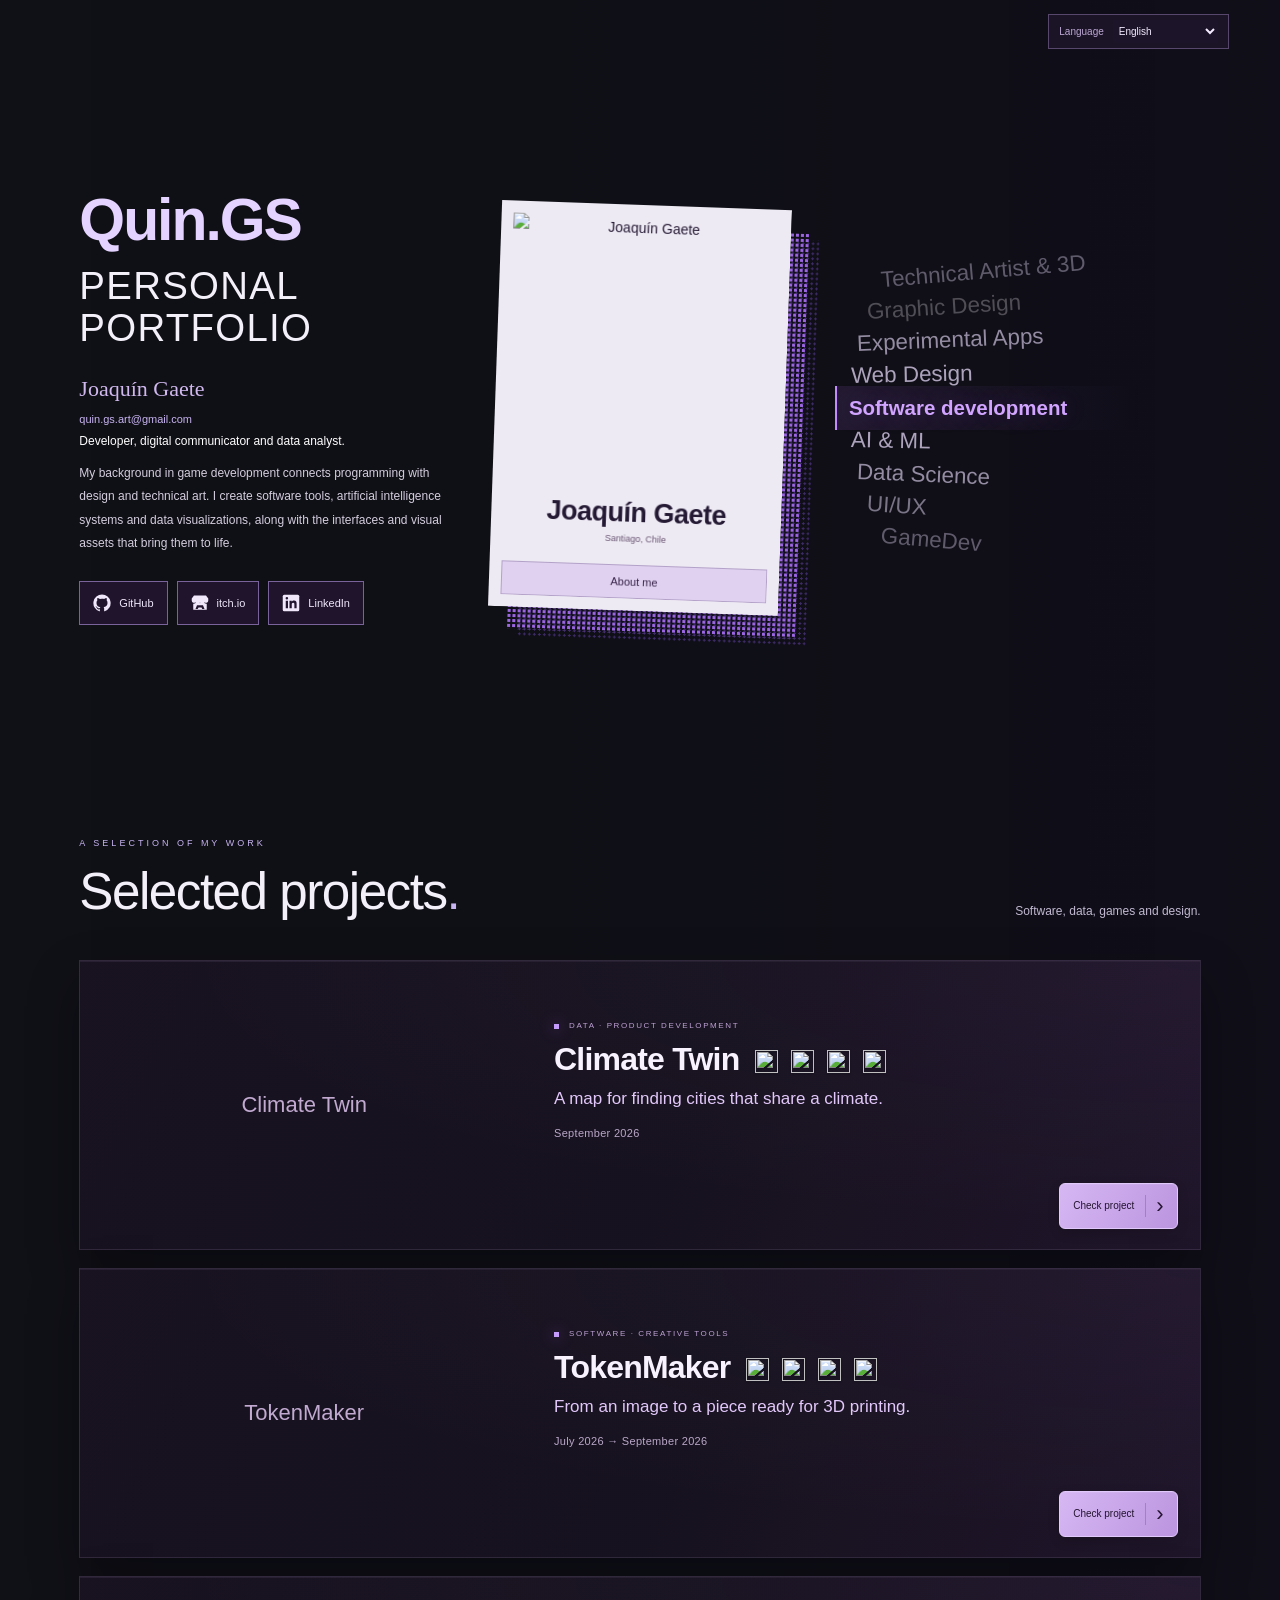
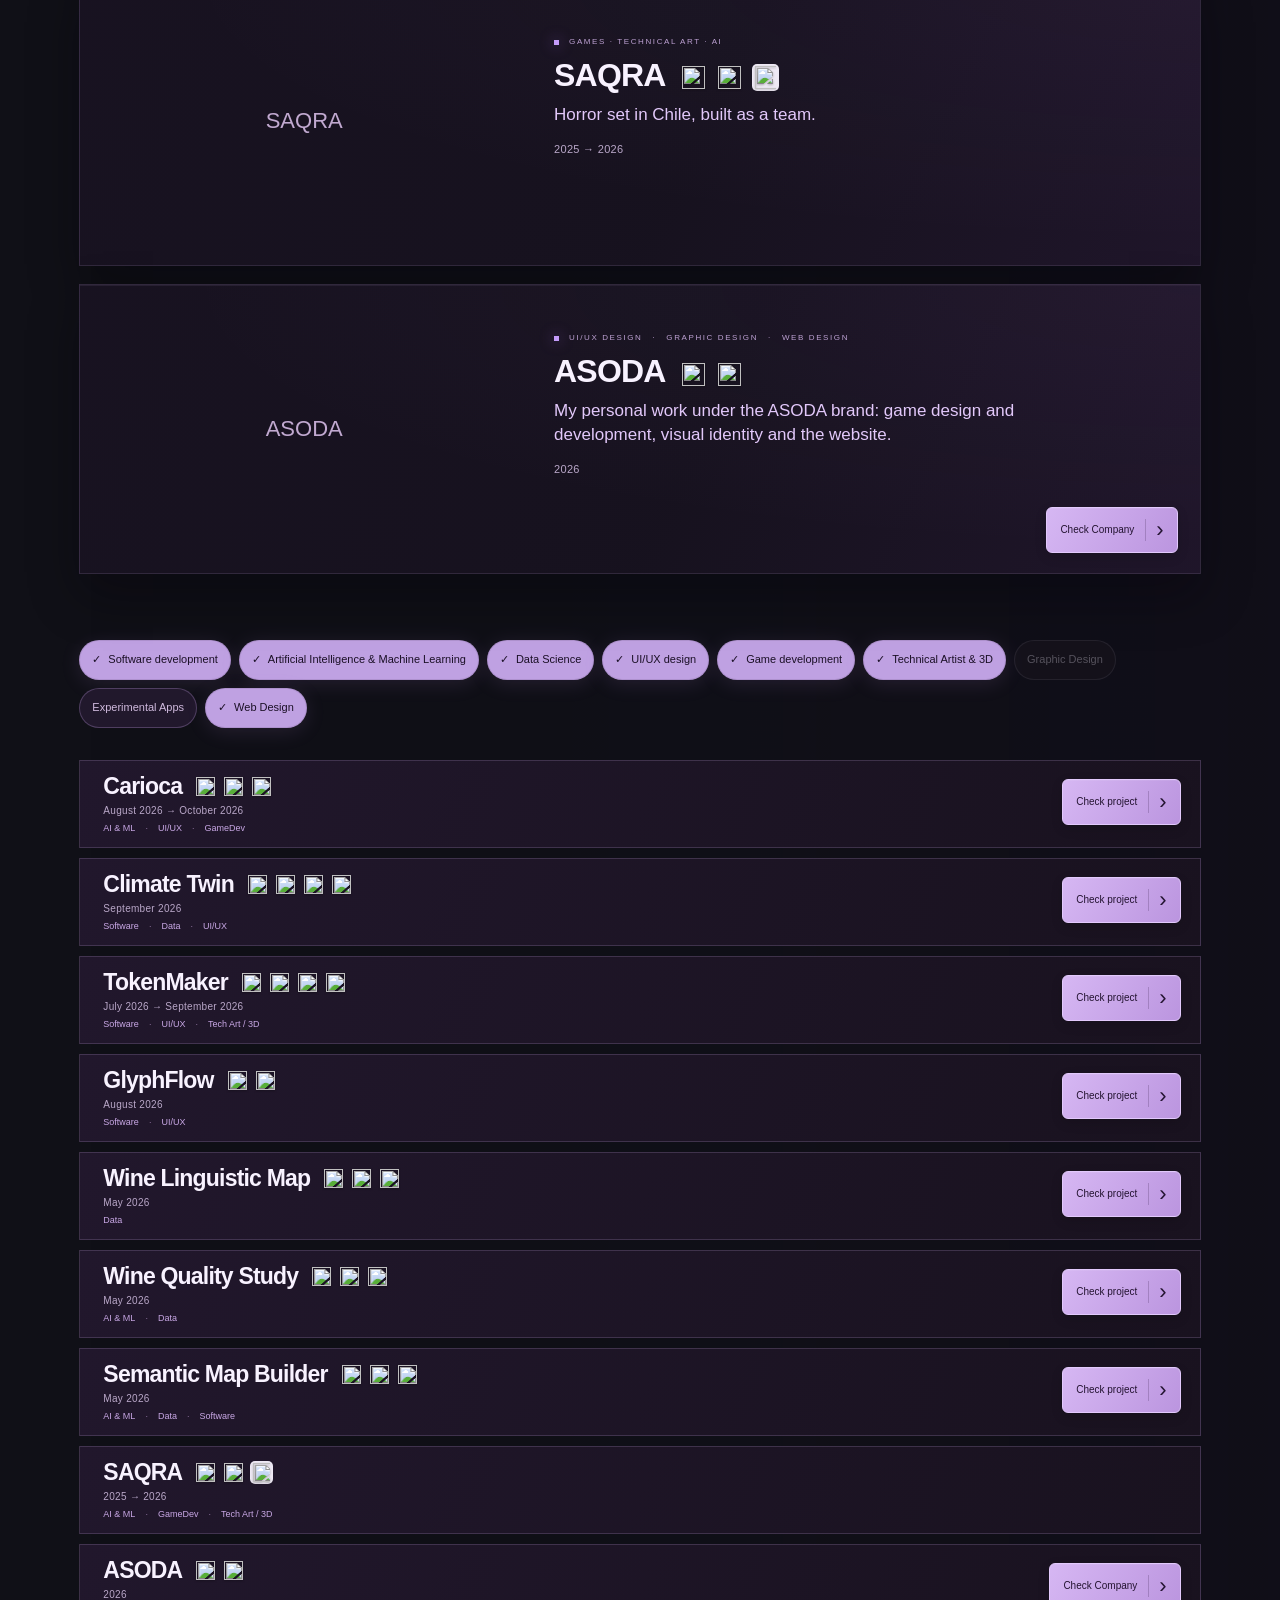
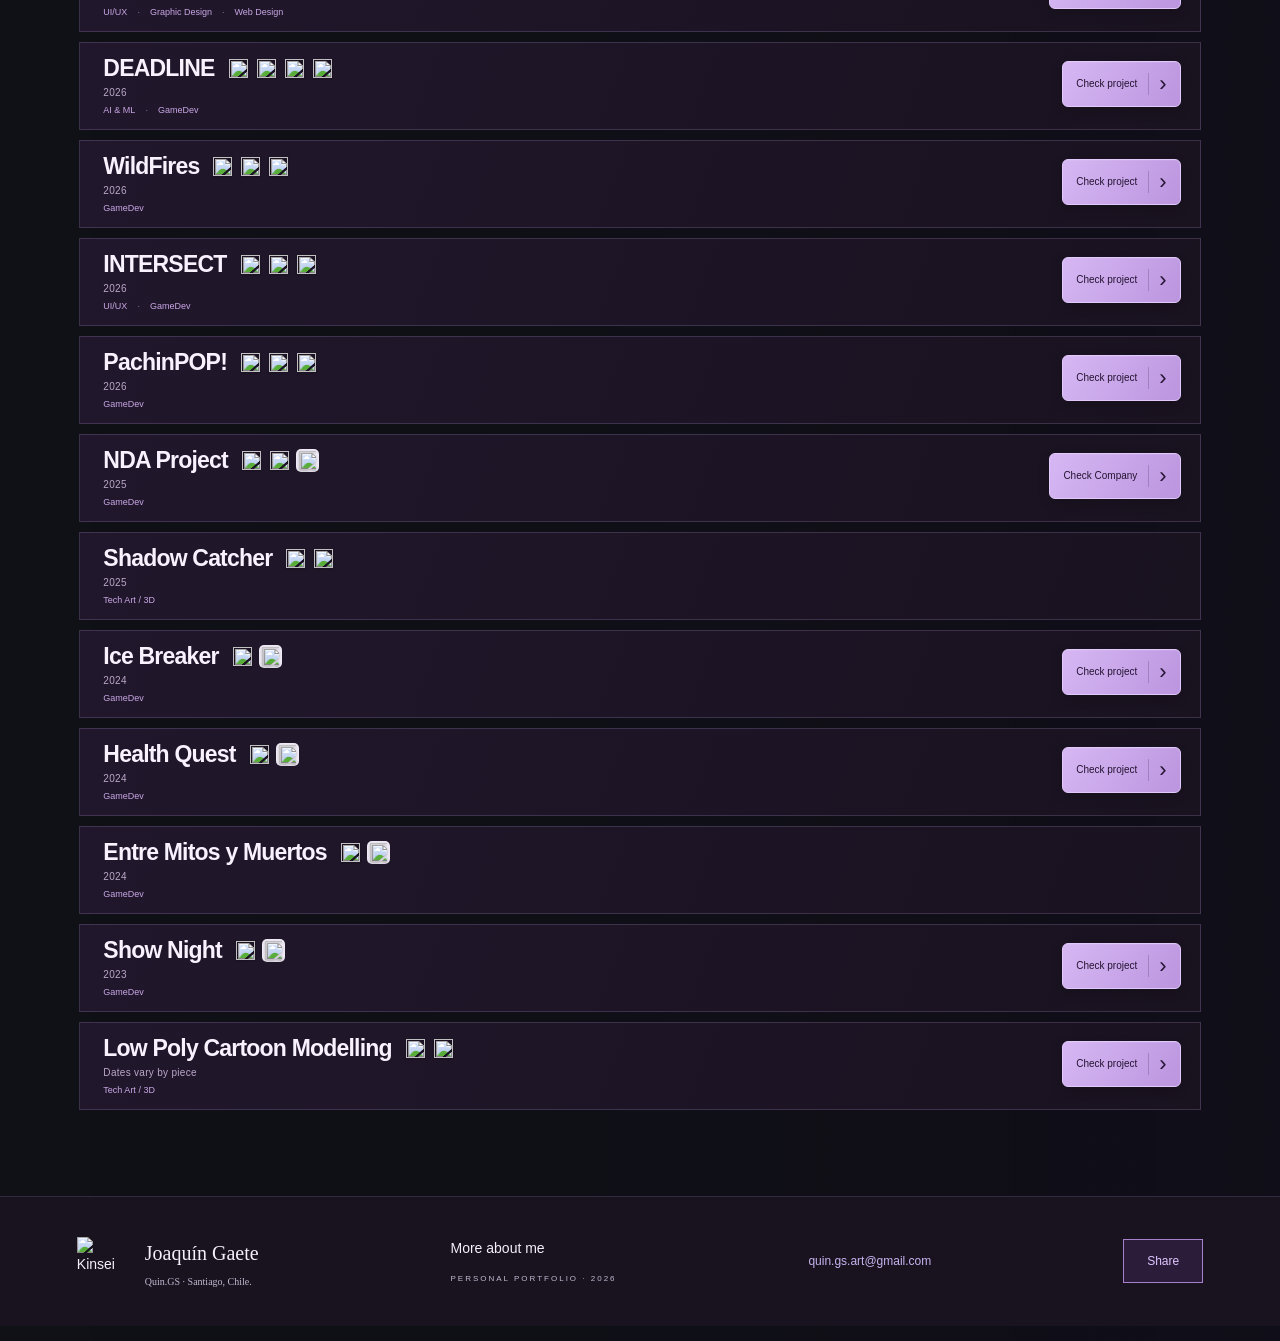
==== index.html @ acdee6e9 "Commit 1/2" ====
<!DOCTYPE html>

<html lang="es">
<head>
<meta charset="utf-8"/><meta content="width=device-width, initial-scale=1" name="viewport"/>
<title data-i18n="text.001"></title>
<meta content="" data-i18n-content="text.077" name="description"/>
<link href="assets/kinsei.svg" rel="icon" type="image/svg+xml"/><link href="styles.css" rel="stylesheet"/><link href="interacciones.css" rel="stylesheet"/><link href="portada.css" rel="stylesheet"/><script defer="" src="i18n/catalog.generated.js"></script><script defer="" src="i18n/i18n.js"></script><script defer="" src="interacciones.js"></script>
<link href="i18n/i18n.css" rel="stylesheet"/><script defer="" src="projects.js"></script><script defer="" src="project-panels.js"></script><link href="project-panels.css" rel="stylesheet"/><link href="project-art-direction.css" rel="stylesheet"/><link href="catalog-refinement.css" rel="stylesheet"/></head>
<body class="landing">
<a class="skip" data-i18n="text.002" href="#contenido"></a>
<header aria-hidden="true" class="scroll-nav" id="scroll-nav" inert=""><button aria-controls="header-areas" aria-expanded="false" class="menu-toggle"><span data-i18n="text.003"></span><span data-i18n="text.004"></span></button><nav aria-label="" data-i18n-aria-label="text.078" id="header-areas"><a data-i18n="text.005" href="explorar.html?area=software"></a><a data-i18n="area.ia.short" href="explorar.html?area=ia"></a><a data-i18n="text.171" href="explorar.html?area=datos"></a><a data-i18n="area.ux.short" href="explorar.html?area=ux"></a><a data-i18n="area.juegos.short" href="explorar.html?area=juegos"></a><a data-i18n="text.176" href="explorar.html?area=3d"></a><a aria-disabled="true" data-disabled-area="grafico" data-i18n="text.178" tabindex="-1"></a><a data-i18n="area.apps" href="explorar.html?area=apps"></a><a data-i18n="area.web" href="explorar.html?area=web"></a></nav></header>
<div aria-hidden="true" class="gam page-gam"></div><main id="contenido">
<section aria-labelledby="nombre" class="hero">
<div class="hero-inner">
<div class="intro">
<p class="portfolio-name" data-i18n="text.012"></p><p class="portfolio-title" data-i18n="text.091"></p>
<div class="identity"><h1 data-i18n="text.015" id="nombre"></h1><a class="contact-email" data-i18n="contact.email" href="mailto:quin.gs.art@gmail.com"></a></div>
<p class="bio"><strong data-i18n="text.016"></strong><span data-i18n="text.017"></span></p>
<div aria-label="" class="socials" data-i18n-aria-label="text.079"><a href="https://github.com/KinGaetes" rel="noopener" target="_blank"><svg aria-hidden="true" viewbox="0 0 24 24"><path d="M12 .7a11.5 11.5 0 0 0-3.64 22.41c.58.11.79-.25.79-.55v-2.14c-3.21.7-3.89-1.36-3.89-1.36-.52-1.34-1.28-1.7-1.28-1.7-1.05-.72.08-.71.08-.71 1.16.08 1.77 1.19 1.77 1.19 1.03 1.77 2.7 1.26 3.36.97.1-.75.4-1.26.73-1.55-2.56-.29-5.25-1.28-5.25-5.69 0-1.26.45-2.29 1.19-3.1-.12-.29-.52-1.46.11-3.05 0 0 .97-.31 3.16 1.18A11 11 0 0 1 12 6.21c.98 0 1.96.13 2.88.39 2.19-1.49 3.15-1.18 3.15-1.18.63 1.59.24 2.76.12 3.05.74.81 1.18 1.84 1.18 3.1 0 4.42-2.69 5.39-5.26 5.68.42.36.79 1.06.79 2.14v3.17c0 .3.21.67.8.55A11.5 11.5 0 0 0 12 .7Z" fill="currentColor"></path></svg><span data-i18n="text.018"></span></a><a href="https://quin-gs.itch.io/" rel="noopener" target="_blank"><svg aria-hidden="true" viewbox="0 0 24 24"><path d="M4 2h16l3 4v3a3 3 0 0 1-5 2 3 3 0 0 1-6 0 3 3 0 0 1-6 0 3 3 0 0 1-5-2V6zm-1 11a4 4 0 0 0 3-1 4 4 0 0 0 6 0 4 4 0 0 0 6 0 4 4 0 0 0 3 1v8H3z" fill="currentColor"></path><path d="M8 15h8l2 5h-3l-1-2h-4l-1 2H6z" fill="#21152f"></path></svg><span data-i18n="text.019"></span></a><a href="https://www.linkedin.com/in/joaqu%C3%ADn-gaete-9970b5322/" rel="noopener" target="_blank"><svg aria-hidden="true" viewbox="0 0 24 24"><rect fill="currentColor" height="22" rx="2" width="22" x="1" y="1"></rect><path d="M5 9h3v10H5zm1.5-5a1.7 1.7 0 1 1 0 3.4 1.7 1.7 0 0 1 0-3.4M10 9h3v1.4c.7-1 1.5-1.7 3-1.7 3 0 3.5 2 3.5 4.6V19h-3v-5c0-1.3 0-2.5-1.6-2.5s-1.9 1.2-1.9 2.4V19h-3z" fill="#21152f"></path></svg><span data-i18n="text.020"></span></a></div>
</div>
<div class="portrait" id="portrait">
<div aria-hidden="true" class="photo-shadow"></div><div class="photo-parallax"><div class="photo-card" id="photo-card">
<div class="photo-front photo-face" id="photo-front">
<button aria-label="" class="photo-flip-surface" data-i18n-aria-label="text.080" id="flip-photo">
<img alt="" data-i18n-alt="text.015" fetchpriority="high" height="1080" src="assets/portrait.png" width="1080"/>
<span class="photo-caption"><span data-i18n="text.015"></span><span data-i18n="text.021"></span></span>
</button>
<a class="photo-about" data-i18n="text.022" href="explorar.html?area=sobre-mi"></a>
</div>
<div aria-hidden="true" class="photo-back photo-face" id="photo-back" inert="">
<p class="back-brand"><span data-i18n="text.012"></span><img alt="" data-i18n-alt="text.081" src="assets/kinsei.svg"/></p>
<p class="back-name" data-i18n="text.015"></p>
<p class="back-roles"><span data-i18n="text.023"></span><br/><span data-i18n="text.024"></span><br/><span data-i18n="text.025"></span></p>
<p class="back-location" data-i18n="text.021"></p>
<button class="primary-button" id="read-cv"><span data-i18n="text.026"></span><span></span></button>
<button aria-label="" class="flip-return" data-i18n-aria-label="text.082" id="flip-back">↶</button>
</div>
</div></div>
</div>
<nav aria-label="" class="wheel-section" data-i18n-aria-label="text.083"><div aria-label="" class="option-wheel" data-i18n-aria-label="text.078" id="option-wheel" tabindex="0"><a class="wheel-item" data-active="true" data-key="software" href="explorar.html?area=software"><span data-i18n="text.005" data-label-full="text.005" data-label-short="text.005"></span></a><a class="wheel-item" data-active="false" data-key="ia" href="explorar.html?area=ia"><span data-i18n="area.ia.short" data-label-full="area.ia.short" data-label-short="area.ia.short"></span></a><a class="wheel-item" data-active="false" data-key="datos" href="explorar.html?area=datos"><span data-i18n="text.171" data-label-full="text.171" data-label-short="text.171"></span></a><a class="wheel-item" data-active="false" data-key="ux" href="explorar.html?area=ux"><span data-i18n="text.008" data-label-full="text.008" data-label-short="area.ux.short"></span></a><a class="wheel-item" data-active="false" data-key="juegos" href="explorar.html?area=juegos"><span data-i18n="text.174" data-label-full="text.174" data-label-short="area.juegos.short"></span></a><a class="wheel-item" data-active="false" data-key="3d" href="explorar.html?area=3d"><span data-i18n="text.176" data-label-full="text.176" data-label-short="text.176"></span></a><a aria-disabled="true" class="wheel-item" data-active="false" data-disabled-area="grafico" data-key="grafico" tabindex="-1"><span data-i18n="text.178" data-label-full="text.178" data-label-short="text.178"></span></a><a class="wheel-item" data-active="false" data-key="apps" href="explorar.html?area=apps"><span data-i18n="area.apps" data-label-full="area.apps" data-label-short="area.apps"></span></a><a class="wheel-item" data-active="false" data-key="web" href="explorar.html?area=web"><span data-i18n="area.web" data-label-full="area.web" data-label-short="area.web"></span></a></div></nav>
</div>
</section>
<section aria-labelledby="seleccion" class="selected">
<div class="section-heading"><div><p class="eyebrow" data-i18n="text.028"></p><h2 id="seleccion"><span data-i18n="text.029"></span><span>.</span></h2></div><p data-i18n="text.030"></p></div>
<div class="projects" id="featured-projects"></div>
<section id="inline-catalog"></section>
</section>
</main>
<footer><div class="footer-brand"><img alt="" data-i18n-alt="text.081" src="assets/kinsei.svg"/><p><span data-i18n="text.015"></span><span data-i18n="text.049"></span></p></div><div><a data-i18n="text.050" href="explorar.html?area=sobre-mi"></a><small data-i18n="text.051"></small></div><a class="contact-email footer-email" data-i18n="contact.email" href="mailto:quin.gs.art@gmail.com"></a></footer>
<dialog aria-labelledby="cv-title" id="cv-dialog">
<div class="cv-header"><div><p class="eyebrow" data-i18n="text.052"></p><h2 data-i18n="text.015" id="cv-title"></h2><p data-i18n="text.021"></p></div><button aria-label="" autofocus="" class="close-dialog" data-i18n="text.053" data-i18n-aria-label="text.089" id="close-cv"></button></div>
<div class="cv-body">
<a class="primary-button cv-download" href="assets/CV_JoaquinGaete.pdf" rel="noopener" target="_blank"><span data-i18n="cv.download"></span><span data-i18n="text.055"></span></a>
<section aria-labelledby="summary-title" class="cv-summary"><h3 data-i18n="text.056" id="summary-title"></h3><p data-i18n="text.057"></p>
<dl><div><dt data-i18n="text.058"></dt><dd data-i18n="text.059"></dd></div><div><dt data-i18n="text.060"></dt><dd data-i18n="text.061"></dd></div><div><dt data-i18n="text.062"></dt><dd data-i18n="text.063"></dd></div></dl></section>
<section aria-labelledby="cert-title" class="cv-certificates"><div class="cert-heading"><h3 data-i18n="text.064" id="cert-title"></h3><span data-i18n="text.065"></span></div><p class="cert-source" data-i18n="text.066"></p>
<div aria-label="" class="credential-scroll" data-i18n-aria-label="text.090" role="region" tabindex="0">
<article><span data-i18n="text.067"></span><h4 data-i18n="text.068"></h4></article>
<article><span data-i18n="text.067"></span><h4 data-i18n="text.069"></h4></article>
<article><span data-i18n="text.070"></span><h4 data-i18n="text.071"></h4></article>
<article><span data-i18n="text.072"></span><h4 data-i18n="text.073"></h4></article>
<article><span data-i18n="text.074"></span><h4 data-i18n="text.075"></h4></article>
</div>
<a class="linkedin-credentials" data-i18n="text.076" href="https://www.linkedin.com/in/joaqu%C3%ADn-gaete-9970b5322/details/certifications/" rel="noopener" target="_blank"></a>
</section>
</div>
</dialog>
</body></html>
---- styles.css ----
@font-face{font-family:Josefin;src:url('assets/josefin.ttf') format('truetype');font-display:swap;font-weight:100 700}@font-face{font-family:Poppins;src:url('assets/poppins.ttf') format('truetype');font-display:swap;font-weight:400}
:root{--bg:#101017;--text:#f4f0fa;--muted:#c1b9d1;--lav:#c7b4f0;--purple:#8d5ed9;--line:#ffffff26}*{box-sizing:border-box}html{scroll-behavior:smooth}body{margin:0;background:var(--bg);color:var(--text);font-family:Poppins,Arial,sans-serif;font-size:14px;line-height:1.65}a{color:inherit;text-decoration:none}a:focus-visible{outline:3px solid #ffbf58;outline-offset:6px}button,a{-webkit-tap-highlight-color:transparent}img{display:block;max-width:100%}h1,h2,h3,p,figure{margin:0}h1,h2,h3{font-family:Josefin,Arial,sans-serif}::selection{background:var(--lav);color:#15101e}.skip{position:fixed;top:-90px;left:15px;background:white;color:black;padding:12px;z-index:20}.skip:focus{top:10px}.topbar{height:82px;padding:0 5.5%;display:flex;align-items:center;justify-content:space-between;background:#111019f2;border-bottom:1px solid var(--line);position:sticky;top:0;z-index:10;backdrop-filter:blur(16px)}.signature{display:flex;align-items:center;gap:13px;font-family:Josefin,sans-serif;font-size:22px;font-weight:600;letter-spacing:2px}.signature img{width:39px;height:39px}.signature-small{font-size:12px;color:var(--lav);letter-spacing:1px}.edition{font-size:10px;letter-spacing:2.2px;color:var(--muted)}.topbar nav{display:flex;gap:28px;font-size:12px}.topbar nav a:hover{color:var(--lav)}.topbar nav span{color:var(--lav);margin-left:7px}.hero{position:relative;isolation:isolate;overflow:hidden;background:#101017}.gam{position:absolute;inset:0 0 auto;height:820px;z-index:-2;background:url('assets/gam.webp') center 31%/cover;filter:saturate(.65) contrast(1.35);opacity:.52}.hero:before{content:'';position:absolute;inset:0;z-index:-1;background:linear-gradient(90deg,#100e1bef 5%,#171024a6 48%,#17102430 85%),linear-gradient(0deg,#101017 4%,#10101700 65%),linear-gradient(#46277c33,#271c4d30)}.hero-inner{max-width:1440px;margin:auto;padding:58px 6.2% 30px;display:grid;grid-template-columns:1.12fr .88fr;column-gap:8%;align-items:center}.eyebrow{font-size:10px;letter-spacing:2.6px;font-weight:400;color:var(--lav);display:flex;align-items:center;gap:10px}.dot{height:6px;width:6px;background:var(--lav);display:inline-block}h1{margin-top:28px;line-height:.91;font-weight:400}h1>span:first-child{font-size:28px;letter-spacing:1px;display:block;margin-bottom:15px}h1 strong{font-size:clamp(80px,8.5vw,128px);font-weight:600;letter-spacing:-6px}.period{color:var(--lav)}.surname{font-size:clamp(50px,5.1vw,76px);letter-spacing:-3px;margin-left:15px}.lead{font-family:Josefin,sans-serif;font-size:29px;line-height:1.3;margin-top:24px}.lead em{font-style:normal;color:var(--lav)}.bio{max-width:470px;color:#d4cddd;margin-top:17px;font-size:13px;line-height:1.9}.socials{display:flex;gap:28px;margin-top:23px;font-size:12px}.socials a{border-bottom:1px solid #aa91c75e;padding-bottom:6px}.socials a:hover{color:#d9bbff;border-color:#d9bbff}.portrait{width:min(100%,350px);justify-self:center;transform:rotate(2deg);padding-top:5px}.photo-frame{background:#eeeaf4;padding:12px 12px 0;box-shadow:12px 13px 0 #824cbe,22px 23px 0 #b1a0d12e;border-radius:2px}.photo-frame img{aspect-ratio:1;object-fit:cover}.photo-frame figcaption{display:flex;justify-content:space-between;align-items:center;padding:16px 2px;color:#271c39;font-family:monospace;font-size:11px}.photo-frame figcaption span:first-child{font-weight:bold;letter-spacing:1px}.portrait-caption{display:block;text-align:right;margin-top:34px;font-size:9px;letter-spacing:2.6px;color:#e3d1ff}.area-block{grid-column:1/-1;margin-top:51px;padding-top:21px;border-top:1px solid #d1b9f55c}.area-heading{display:flex;align-items:center;justify-content:space-between;margin-bottom:13px}.area-heading h2{font-size:20px;font-weight:400}.area-heading>span{font-size:9px;letter-spacing:2px;color:var(--muted)}.area-links{display:grid;grid-template-columns:repeat(4,1fr);column-gap:25px}.area-links a{display:flex;justify-content:space-between;align-items:center;gap:12px;min-height:47px;border-bottom:1px solid var(--line);font-size:12px;transition:color .2s,background .2s}.area-links a span{color:var(--lav);font-size:18px}.area-links a:hover{color:#e2c8ff;background:#b79dde0d}.selected{max-width:1440px;margin:auto;padding:78px 6.2% 75px}.section-heading{display:flex;justify-content:space-between;align-items:flex-end;margin-bottom:36px;gap:25px}.section-heading h2{font-weight:400;font-size:clamp(30px,3.2vw,46px);letter-spacing:-1px;margin-top:12px;line-height:1.15}.section-heading h2 span{color:var(--lav)}.section-heading>p{color:var(--muted);font-size:12px}.projects{display:grid;grid-template-columns:1fr 1fr;gap:48px 30px}.project-image{display:block;overflow:hidden;position:relative;background:#24212c;aspect-ratio:1.8}.project-image img{height:100%;width:100%;object-fit:cover;transition:transform .4s}.project-image:hover img{transform:scale(1.025)}.image-link{position:absolute;bottom:14px;right:14px;background:#15101fea;padding:9px 13px;border:1px solid #ffffff40;font-size:10px;backdrop-filter:blur(8px)}.project-meta{font-size:9px;letter-spacing:1.6px;color:var(--lav);margin:19px 0 10px}.project h3{font-size:29px;line-height:1.2;font-weight:400}.project h3 a{display:flex;justify-content:space-between;gap:10px}.project h3 span{font-size:23px;color:var(--lav)}.project p{color:var(--muted);font-size:12px;max-width:480px;margin-top:10px;line-height:1.9}.all-work{margin-top:52px;border-top:1px solid var(--line);border-bottom:1px solid var(--line);padding:25px 0;display:flex;justify-content:space-between;font-family:Josefin,sans-serif;font-size:26px}.all-work span{font-family:Poppins,sans-serif;font-size:12px;color:var(--lav);align-self:center}footer{padding:36px 6%;background:#18131f;display:flex;justify-content:space-between;gap:25px;align-items:center;border-top:1px solid #b49bd929}.footer-brand{display:flex;gap:19px;align-items:center}.footer-brand img{width:49px;height:49px}.footer-brand p{font-family:Josefin;font-size:20px}.footer-brand p span{display:block;font-family:Poppins;font-size:10px;color:var(--muted);margin-top:4px}footer>div:last-child{text-align:right;font-size:12px}footer small{display:block;font-size:8px;letter-spacing:2px;color:var(--muted);margin-top:12px}.directory{max-width:1120px;margin:auto;padding:65px 6%;min-height:70vh}.directory h1{font-size:clamp(35px,5vw,64px);line-height:1.12;margin-bottom:24px}.directory>p{max-width:700px;color:var(--muted)}.directory .area-links{margin:30px 0}.directory-list{margin-top:40px;display:grid;grid-template-columns:1fr 1fr;gap:28px}.directory-item{border-top:1px solid var(--line);padding-top:22px;scroll-margin-top:110px}.directory-item h2{font-size:28px;font-weight:400;margin-bottom:12px}.directory-item p{font-size:13px;color:var(--muted);margin-bottom:18px}.directory-item img{margin-bottom:18px;width:100%}.directory-item>a{color:var(--lav);display:inline-block;padding:6px 0}.prototype-note{font-size:11px;color:var(--muted);margin-top:32px;border-top:1px solid var(--line);padding-top:20px}

/* Explicit image sizing prevents HTML height attributes from enlarging the grid. */
img{height:auto}
.topbar{height:72px;padding:0 4%}
.topbar nav{gap:20px}
.topbar .direct-area{color:var(--lav)}
.edition{font-size:9px;letter-spacing:1.5px}
.hero-inner{padding:30px 6.2% 25px;grid-template-columns:minmax(0,1.2fr) minmax(0,.8fr);gap:0 6%}
.intro{min-width:0}
h1{margin-top:18px}
h1>span:first-child{font-size:24px;margin-bottom:10px}
h1 strong{font-size:100px}
.surname{font-size:60px}
.lead{font-size:26px;margin-top:18px;line-height:1.25}
.bio{margin-top:12px;font-size:13px;line-height:1.75}
.socials{margin-top:15px}
.portrait{width:310px;max-width:100%;padding:0}
.photo-frame img{display:block;width:100%;height:auto;aspect-ratio:auto;object-fit:contain}
.photo-frame figcaption{padding:12px 2px}
.portrait-caption{margin-top:25px}
.area-block{margin-top:24px;padding-top:17px}
.area-heading{margin-bottom:12px}
.area-heading h2{font-size:23px}
.area-links{grid-template-columns:repeat(4,minmax(0,1fr));gap:8px}
.area-links a{min-height:48px;padding:10px 13px;background:#181322db;border:1px solid #bd9eec65;font-size:13px;line-height:1.4}
.area-links a:hover{background:#b89bdc26;border-color:var(--lav);color:white}
.area-links a[aria-current=page]{background:#b89bdc35;border-color:var(--lav)}
.directory-item img{height:230px;object-fit:contain;background:#1c1824}
.directory-item .project-type{font-size:10px;text-transform:uppercase;letter-spacing:1.4px;color:var(--lav);margin-bottom:8px}
.directory h1{margin-top:20px}
@media(min-width:1600px) and (min-height:900px){.hero-inner{padding-top:45px;padding-bottom:35px}.portrait{width:350px}.area-block{margin-top:35px}}
@media(max-width:1200px){.edition{display:none}.topbar nav{gap:16px}.signature-small{display:none}.hero-inner{column-gap:4%}.surname{font-size:49px;margin-left:8px}.portrait{width:290px}.area-links a{font-size:12px}}
@media(min-width:701px) and (max-height:700px){.hero-inner{padding-top:20px;padding-bottom:18px}.portrait{width:260px}h1 strong{font-size:84px}.lead{font-size:23px;margin-top:14px}.bio{font-size:12px}.area-block{margin-top:12px;padding-top:12px}.area-links a{min-height:44px}.portrait-caption{margin-top:20px}.selected{padding-top:45px}}
@media(max-width:900px){.topbar nav{gap:13px;font-size:11px}.signature{font-size:18px}.signature img{width:30px;height:30px}.hero-inner{grid-template-columns:minmax(0,1.3fr) minmax(0,.7fr)}.portrait{width:230px}h1 strong{font-size:82px}.surname{font-size:40px}.area-links{grid-template-columns:repeat(3,minmax(0,1fr))}.photo-frame figcaption{font-size:9px;gap:6px}.portrait-caption{font-size:7px;letter-spacing:1px}}
@media(max-width:700px){
 .topbar{height:auto;min-height:102px;padding:12px 6% 0;display:grid;grid-template-columns:1fr auto;gap:9px}
 .signature{grid-column:1/-1;font-size:19px;gap:9px}.signature-small{display:inline;font-size:10px}
 .topbar nav{grid-column:1/-1;gap:0;justify-content:space-between;flex-wrap:wrap;width:100%;font-size:10px}
 .topbar nav a{display:flex;align-items:center;min-height:36px}.topbar nav a:not(.direct-area){font-size:9px}
 .topbar nav a span{margin-left:3px}.nav-explore{display:none!important}
 .hero-inner{padding:25px 6% 20px;grid-template-columns:minmax(0,1fr) 96px;gap:0 15px;align-items:start}
 .intro{display:contents}.intro>.eyebrow{grid-column:1/-1;font-size:8px;letter-spacing:1.5px;margin-bottom:14px}
 h1{grid-column:1;grid-row:2;margin:0;align-self:center;line-height:1}
 h1>span:first-child{font-size:20px;margin-bottom:7px}h1 strong{font-size:64px;letter-spacing:-3px}.surname{display:block;font-size:35px;margin:0;letter-spacing:-1px}
 .portrait{grid-column:2;grid-row:2;position:static;width:96px;transform:rotate(2deg);align-self:center}
 .photo-frame{padding:4px;box-shadow:5px 6px 0 #824cbe}.photo-frame figcaption,.portrait-caption{display:none}
 .lead,.bio,.socials{grid-column:1/-1}.lead{font-size:23px;margin-top:20px}.lead br{display:none}.lead em:before{content:' '}
 .bio{font-size:12px;line-height:1.7;margin-top:10px;max-width:none}.socials{margin-top:14px;font-size:11px;gap:25px}
 .gam{height:720px;background-size:auto 720px}.hero:before{background:linear-gradient(90deg,#100e1be6,#171024b8),linear-gradient(0deg,#101017 3%,transparent 85%)}
 .area-block{margin-top:23px;padding-top:18px}.area-heading h2{font-size:21px}.area-heading>span{display:none}
 .area-links{grid-template-columns:1fr 1fr;gap:7px}.area-links a{font-size:11px;min-height:46px;padding:8px 10px}.area-links a:last-child{grid-column:1/-1}
 .selected{padding:40px 6%}.section-heading{display:block}.section-heading>p{margin-top:16px;font-size:11px}.section-heading>p br{display:none}.section-heading h2{font-size:34px;max-width:300px}
 .projects{grid-template-columns:1fr;gap:34px}.project h3{font-size:28px}.project-meta{font-size:8px}.all-work{font-size:22px;display:block}.all-work span{display:block;margin-top:8px}
 footer{align-items:flex-start;flex-direction:column;padding:30px 6%}footer>div:last-child{text-align:left}.directory{padding:30px 6%}.directory-list{grid-template-columns:1fr}.directory h1{font-size:38px}.directory-item img{height:auto;max-height:330px}
}
@media(prefers-reduced-motion:reduce){html{scroll-behavior:auto}*,*:before,*:after{transition:none!important}}

/* Repeating GAM texture fades into the reading surface from the right. */
body{position:relative;isolation:isolate}
body::before{content:"";position:absolute;inset:0;z-index:-1;pointer-events:none;background:linear-gradient(#522b815c,#522b815c),url("assets/gam.webp") right top/800px auto repeat;opacity:.18;mask-image:linear-gradient(90deg,transparent 48%,#000 100%)}
.contact-email{display:inline-block;font:11px/1.6 Poppins,Arial,sans-serif;color:var(--lav);text-underline-offset:4px;overflow-wrap:anywhere}
.contact-email:hover{text-decoration:underline;color:#f0dcff}
footer{flex-wrap:wrap}.footer-email{font-size:12px}
---- interacciones.css ----
button{font:inherit;color:inherit;cursor:pointer}button:focus-visible,[tabindex]:focus-visible{outline:3px solid #ffc46b;outline-offset:5px}button{border-radius:0}.topbar{display:block;height:auto;padding:0 4%;position:sticky}.header-main{display:flex;align-items:center;justify-content:space-between;gap:24px;min-height:66px}.header-main .signature{font-size:29px;letter-spacing:-1px;text-transform:none}.header-main .signature img{width:35px;height:35px}.header-actions{display:flex;gap:18px;align-items:center;font-size:12px}.menu-toggle{display:none}.topbar nav{display:flex;justify-content:space-between;gap:20px;border-top:1px solid var(--line);min-height:44px;align-items:center}.topbar nav a{font-size:12px;white-space:nowrap;padding:10px 0}.topbar nav a:hover{color:white;text-decoration:underline;text-underline-offset:6px}.header-main .edition{font-size:9px}
.hero-inner{padding-top:32px;padding-bottom:12px;grid-template-columns:minmax(0,1.2fr) minmax(0,.8fr);column-gap:6%}.hero .intro{display:block}.hero #nombre{font-size:clamp(66px,7vw,96px);font-weight:500;line-height:.95;letter-spacing:-3px;margin:22px 0 18px}.hero #nombre .given-name,.hero #nombre .family-name{display:block;font-size:inherit;font-weight:inherit;letter-spacing:inherit;margin:0;max-width:none}.hero #nombre .family-name{padding-top:5px}.hero .bio{font-size:13px;max-width:460px;margin-top:20px;line-height:1.8}.hero .socials{margin-top:20px}.hero .gam{height:850px;inset:-15px -15px auto;background-size:cover;transition:transform .3s ease-out;will-change:transform}.hero .portrait{position:static;grid-column:2;grid-row:1;align-self:center;width:300px;max-width:100%;padding:0;transform:none;perspective:1100px}.photo-parallax{transform:rotate(2deg);transition:transform .22s ease-out;transform-style:preserve-3d;will-change:transform}.photo-card{position:relative;width:100%;aspect-ratio:1 / 1.24;transform-style:preserve-3d;transition:transform .65s cubic-bezier(.22,.8,.25,1)}.photo-card.is-flipped{transform:rotateY(180deg)}.photo-face{position:absolute;inset:0;backface-visibility:hidden;-webkit-backface-visibility:hidden;background:#eeeaf4;color:#251a34;box-shadow:10px 11px 0 #824cbe,19px 20px 0 #b1a0d12e;border:0;padding:12px;text-align:left;display:flex;flex-direction:column}.photo-front img{width:100%;height:auto;aspect-ratio:1;object-fit:contain;flex:none}.photo-caption{display:flex;justify-content:space-between;gap:6px;font-family:monospace;font-size:9px;padding:12px 0 8px;line-height:1.3}.flip-hint{font-size:9px;border-top:1px solid #32204530;padding-top:7px;display:flex;justify-content:space-between;color:#5d426c}.flip-hint>span{font-size:16px;line-height:1}.photo-back{transform:rotateY(180deg);background:#21172f;color:#faf6ff;padding:23px;align-items:flex-start;justify-content:center;border:1px solid #b09bcf}.back-logo{height:35px;width:35px;margin-bottom:17px}.back-name{font-family:Josefin;font-size:23px}.back-roles{font-family:Josefin;font-size:22px;line-height:1.35;margin-top:9px}.back-roles span{color:var(--lav)}.back-location{font-size:10px;color:var(--muted);margin:12px 0 18px}.primary-button{background:var(--lav);color:#22132f;padding:12px 17px;min-height:44px;display:flex;justify-content:space-between;align-items:center;gap:20px;border:1px solid transparent;font-size:13px}.primary-button:hover{background:#e0caff}.photo-back .primary-button{width:100%}.flip-return{padding:10px 0 0;background:none;border:0;font-size:10px;color:var(--muted)}
.wheel-section{display:grid;grid-template-columns:.75fr 1.5fr 1fr;gap:25px;align-items:center;grid-column:1/-1;margin-top:30px;padding:0;border-top:1px solid #d1b9f55c;min-width:0}.wheel-intro h2{font-size:30px;font-weight:400;margin-top:10px;line-height:1.1}.wheel-intro .eyebrow{font-size:8px;letter-spacing:1.6px}.wheel-help{font-size:10px;color:var(--muted);margin-top:14px;max-width:180px}.wheel-controls{display:flex;align-items:center;gap:13px;margin-top:14px}.wheel-controls button{background:#21182b;border:1px solid #b59ccd50;width:34px;height:34px;color:var(--lav);font-size:17px}.wheel-controls button:hover{background:#382347}.wheel-controls span{font:10px monospace;color:var(--muted)}.option-wheel{position:relative;height:250px;min-width:0;overflow:hidden;cursor:grab;touch-action:none;user-select:none;mask-image:linear-gradient(transparent,#000 9%,#000 91%,transparent)}.option-wheel:active{cursor:grabbing}.option-wheel [role=option]{position:absolute;top:50%;left:12px;right:10px;transform-origin:left center;font:400 clamp(18px,1.9vw,28px)/1.15 Josefin,sans-serif;padding:8px 0;white-space:nowrap;cursor:pointer;transition:color .2s;will-change:transform,opacity;color:#c0b2d0}.option-wheel [aria-selected=true]{color:#fff;font-weight:600}.option-wheel [aria-selected=true]:before{content:'›';color:var(--lav);position:absolute;left:-13px}.wheel-detail{padding-left:25px;border-left:1px solid var(--line)}.detail-label{font-size:8px;letter-spacing:1.7px;color:var(--muted)}.wheel-detail h3{font-size:24px;line-height:1.15;font-weight:400;margin:12px 0}.wheel-detail p{font-size:11px;color:var(--muted);line-height:1.7;min-height:39px}.area-open{display:flex;gap:20px;justify-content:space-between;align-items:center;border-bottom:1px solid var(--lav);padding:13px 0 7px;margin-top:8px;color:var(--lav);font-size:12px}.selected{padding-top:50px}
#cv-dialog{padding:0;border:1px solid #9c7fc370;background:#18121f;color:var(--text);width:min(870px,calc(100vw - 32px));max-height:88dvh;box-shadow:0 30px 120px #000b;overflow:auto;color-scheme:dark}#cv-dialog::backdrop{background:#080610cc;backdrop-filter:blur(8px)}.cv-header{display:flex;justify-content:space-between;align-items:flex-start;padding:28px 32px 22px;border-bottom:1px solid var(--line);position:sticky;top:0;background:#18121ff5;z-index:2}.cv-header h2{font-size:35px;margin:13px 0 5px;font-weight:400}.cv-header>div>p:last-child{font-size:11px;color:var(--muted)}.close-dialog{width:40px;height:40px;border:1px solid var(--line);background:none;font-size:25px}.cv-body{padding:25px 32px 32px;display:grid;grid-template-columns:1fr 1fr;gap:26px}.cv-download{grid-column:1/-1}.cv-body h3{font-size:23px;font-weight:400;line-height:1.2;margin:0 0 15px}.cv-summary>p{font-size:12px;line-height:1.85;color:#ddd5e9}.cv-summary dl{margin:20px 0 0}.cv-summary dl>div{margin-top:16px}.cv-summary dt{color:var(--lav);font-size:11px}.cv-summary dd{margin:5px 0 0;font-size:11px;color:var(--muted);line-height:1.8}.cert-heading{display:flex;gap:15px;justify-content:space-between}.cert-heading>span{font:12px monospace;color:var(--lav);padding-top:3px}.cert-source{font-size:10px;color:var(--muted);margin-bottom:12px}.credential-scroll{max-height:300px;overflow-y:auto;overscroll-behavior:contain;padding-right:12px;scrollbar-color:#a48abf #282031;scrollbar-width:thin}.credential-scroll article{border:1px solid #a58ab330;padding:14px;margin-bottom:10px;background:#231a2d}.credential-scroll article>span{font-size:9px;letter-spacing:1px;color:var(--lav)}.credential-scroll h4{font-size:12px;line-height:1.6;font-weight:400;margin:7px 0 0}.linkedin-credentials{font-size:10px;color:var(--lav);display:inline-block;margin-top:16px}body.cv-open{overflow:hidden}
@media(min-width:1600px) and (min-height:900px){.hero-inner{padding-top:40px}.hero .portrait{width:330px}.option-wheel{height:270px}}
@media(max-width:1200px){.topbar nav{gap:10px}.topbar nav a{font-size:11px}.hero .portrait{width:280px}.wheel-section{grid-template-columns:.7fr 1.5fr 1fr;gap:15px}.wheel-intro h2{font-size:26px}.wheel-detail{padding-left:15px}.option-wheel [role=option]{font-size:21px}}
@media(min-width:701px) and (max-height:750px){.hero-inner{padding-top:22px}.hero #nombre{font-size:75px;margin:15px 0}.hero .portrait{width:250px}.hero .bio{margin-top:12px}.hero .socials{margin-top:15px}.photo-back{padding:17px}.back-logo{width:24px;height:24px;margin-bottom:8px}.back-roles{font-size:19px}.back-name{font-size:20px}.back-location{margin:8px 0 12px}.option-wheel{height:210px}.wheel-section{margin-top:23px}.flip-hint{font-size:8px}.photo-caption{font-size:8px;padding:8px 0}.photo-card{aspect-ratio:1 / 1.28}}
@media(max-width:900px){.topbar nav{flex-wrap:wrap;justify-content:center;column-gap:20px;row-gap:0}.topbar nav a{padding:5px 0}.header-main .edition{display:none}.hero-inner{grid-template-columns:1.2fr .8fr}.hero #nombre{font-size:70px}.hero .portrait{width:250px}.wheel-section{grid-template-columns:1fr 1.5fr}.wheel-detail{grid-column:1/-1;display:grid;grid-template-columns:1fr 1fr;gap:5px 20px;padding:0 0 18px;border-left:0}.wheel-detail .detail-label{display:none}.wheel-detail h3{margin:0;font-size:21px}.wheel-detail p{grid-column:1;min-height:0}.wheel-detail a{grid-column:2;grid-row:1/3;align-self:center;margin:0}}
@media(max-width:700px){
 .topbar{display:block;min-height:0;padding:0 6%}.header-main{min-height:64px;gap:12px}.header-main .signature{font-size:25px;grid-column:auto}.header-main .signature img{width:30px;height:30px}.header-actions{font-size:10px;gap:15px}.menu-toggle{display:flex;align-items:center;gap:9px;min-height:40px;background:none;border:0;padding:0;font-size:11px}.menu-toggle span{color:var(--lav);font:9px monospace}
 .topbar nav{display:grid;grid-template-columns:1fr 1fr;padding:9px 0 15px;gap:0 14px}.js .topbar nav:not(.is-open){display:none}.topbar nav a{font-size:11px;min-height:39px;display:flex;align-items:center;border-bottom:1px solid var(--line);white-space:normal}.topbar nav a:last-child{grid-column:1/-1}
 .hero-inner{display:grid;grid-template-columns:minmax(0,1fr) 145px;gap:0 16px;padding:27px 6% 15px;align-items:start}.hero .intro{display:contents}.hero .intro>.eyebrow{grid-column:1/-1;margin:0 0 21px;max-width:none;font-size:8px}.hero #nombre{grid-column:1;grid-row:2;font-size:clamp(44px,11vw,64px);line-height:1.02;margin:0;align-self:center;letter-spacing:-2px}.hero .portrait{grid-column:2;grid-row:2;width:145px;align-self:center;max-width:100%}.photo-card{aspect-ratio:1 / 1.36}.photo-face{padding:6px;box-shadow:5px 6px 0 #824cbe,10px 11px 0 #b1a0d12e}.photo-caption{font-size:6px;padding:7px 0;gap:4px;flex-wrap:wrap}.flip-hint{font-size:7px;padding-top:5px}.flip-hint span{font-size:11px}.photo-back{padding:12px;justify-content:center}.back-logo{display:none}.back-name{font-size:16px}.back-roles{font-size:14px;line-height:1.3;margin-top:7px}.back-location{font-size:7px;margin:8px 0}.photo-back .primary-button{font-size:11px;min-height:32px;padding:7px 10px}.flip-return{font-size:8px;padding-top:8px}
 .hero .bio{grid-column:1/-1;margin-top:25px;font-size:12px}.hero .socials{grid-column:1/-1;margin-top:15px;font-size:11px}.hero .gam{height:950px;background-size:auto 950px}.wheel-section{grid-column:1/-1;display:grid;grid-template-columns:1fr;gap:0;margin-top:26px;padding-top:22px}.wheel-intro{display:grid;grid-template-columns:1fr auto;align-items:center}.wheel-intro .eyebrow{grid-column:1;font-size:8px}.wheel-intro h2{grid-column:1;font-size:27px;margin-top:7px}.wheel-help{grid-column:1;max-width:none;margin-top:9px;font-size:9px}.wheel-controls{grid-column:2;grid-row:1/4;margin:0;gap:9px;align-self:center}.wheel-controls button{width:30px;height:34px}.option-wheel{height:230px;margin:10px 0 0}.option-wheel [role=option]{font-size:25px;left:17px;right:0}.wheel-detail{grid-column:1;display:block;border-top:1px solid var(--line);padding-top:18px;padding-bottom:0}.wheel-detail h3{display:none}.wheel-detail p{font-size:11px;min-height:0}.area-open{margin-top:8px;font-size:12px}.selected{padding-top:40px}.cv-header{padding:20px}.cv-header h2{font-size:28px}.cv-header .eyebrow{font-size:8px}.cv-body{padding:20px;grid-template-columns:1fr;gap:25px}.cv-download{grid-column:1}.credential-scroll{max-height:230px}.cv-body h3{font-size:23px}
}
@media(max-width:370px){.hero-inner{grid-template-columns:minmax(0,1fr) 130px;gap:0 12px}.hero .portrait{width:130px}.hero #nombre{font-size:43px}.photo-caption{font-size:5.5px}.flip-hint{font-size:6px}.back-roles{font-size:12px}.back-name{font-size:14px}.back-location{margin:6px 0}.flip-return{padding-top:5px}.option-wheel [role=option]{font-size:22px}}
@media(min-width:701px) and (max-width:900px){.photo-back{padding:16px}.back-logo{display:none}.back-name{font-size:22px}.back-roles{font-size:20px;line-height:1.25}.back-location{margin:9px 0 14px}}
@media(prefers-reduced-motion:reduce){.photo-card,.photo-parallax,.gam{transition:none!important}.photo-parallax{transform:none!important}.hero .gam{transform:none!important}}

/* Identity, portrait and navigation share one composition. */
.hero-inner{grid-template-columns:minmax(0,1.05fr) minmax(0,.8fr) minmax(0,1.1fr);gap:34px;padding-top:48px;padding-bottom:45px;align-items:center}
.portfolio-name{font:500 42px/1 Josefin,sans-serif;color:var(--lav);letter-spacing:-1.7px}
.portfolio-name>span{display:block;font:8px/1.5 Poppins,sans-serif;letter-spacing:2px;color:var(--muted);margin-top:10px}
.hero #nombre{font-size:clamp(55px,5.6vw,80px);margin:26px 0 24px}
.hero .bio{font-size:12px;line-height:1.8;margin-top:0;max-width:370px}
.hero .portrait{grid-column:2;grid-row:1;width:280px;justify-self:center}
.wheel-section{grid-column:3;grid-row:1;display:block;border:0;margin:0;padding:0;min-width:0;align-self:center}
.option-wheel{width:100%;height:390px;overflow:visible;mask-image:none;-webkit-mask-image:none;margin:0;position:relative}
.wheel-item{position:absolute;top:50%;left:5px;right:32px;min-height:44px;display:flex;align-items:center;justify-content:space-between;gap:8px;transform-origin:left center;font:400 clamp(18px,1.75vw,26px)/1.25 Josefin,sans-serif;white-space:normal;color:#c7bdd8;cursor:pointer;padding:5px 0;filter:none}
.wheel-item[data-active=true]{font-weight:600;color:#fff}
.wheel-arrow{font-size:19px;color:var(--lav);opacity:0;flex:none}
.wheel-item[data-active=true] .wheel-arrow,.wheel-item:hover .wheel-arrow,.wheel-item:focus-visible .wheel-arrow{opacity:1}
.wheel-item:hover{color:white!important;opacity:1!important}
.wheel-item:focus-visible{outline-offset:3px}
.photo-back{cursor:pointer;padding:23px;justify-content:center}
.back-brand{display:flex;align-items:center;justify-content:space-between;width:100%;font:500 20px/1 Josefin;color:var(--lav);margin-bottom:23px}
.back-brand img{width:23px;height:23px}
.back-name{font:600 34px/1.06 Josefin;color:#fff;letter-spacing:-.7px;margin:0 0 18px}
.back-roles,.back-roles span{font:400 15px/1.65 Poppins,sans-serif;color:#d2c9df;margin:0}
.back-location{font-size:9px;margin:14px 0 18px;color:var(--muted)}
.flip-return{position:absolute;right:9px;bottom:4px;border:0;background:none;padding:4px;font-size:15px;line-height:1;color:#bca8d3}
.flip-mark{position:absolute;right:8px;bottom:5px;font-size:14px;color:#6e537e}
.photo-back .primary-button{font-size:12px;min-height:40px;padding:9px 12px;margin-bottom:9px}
@media(min-width:1600px){.hero-inner{padding-top:65px;padding-bottom:60px;gap:40px}.hero .portrait{width:300px}.option-wheel{height:410px}}
@media(max-width:1200px) and (min-width:901px){.hero-inner{gap:24px;grid-template-columns:1fr .85fr 1.05fr;padding-left:4%;padding-right:4%}.hero #nombre{font-size:60px}.hero .portrait{width:250px}.back-brand{font-size:17px;margin-bottom:15px}.back-name{font-size:29px;margin-bottom:12px}.back-roles{font-size:12px}.back-location{margin:11px 0 13px}.photo-back{padding:17px}.option-wheel{height:360px}.wheel-item{font-size:20px;right:26px}}
@media(min-width:701px) and (max-height:750px){.hero-inner{padding-top:27px;padding-bottom:30px}.hero #nombre{font-size:65px;margin-top:20px}.hero .portrait{width:260px}.back-brand{margin-bottom:15px;font-size:18px}.back-name{font-size:30px;margin-bottom:13px}.back-roles{font-size:13px}.back-location{margin:10px 0 14px}.photo-back{padding:18px}.option-wheel{height:350px}}
@media(max-width:900px){.hero-inner{grid-template-columns:1.1fr .9fr;gap:25px;padding-top:35px;padding-bottom:25px}.hero .portrait{grid-column:2;grid-row:1;width:270px}.wheel-section{grid-column:1/-1;grid-row:2;width:min(430px,100%);justify-self:center}.option-wheel{height:350px}.wheel-item{font-size:25px}.portfolio-name{font-size:36px}.hero #nombre{font-size:70px}.back-brand{margin-bottom:14px}.back-name{font-size:30px}.back-roles{font-size:13px}.photo-back{padding:19px}}
@media(max-width:700px){
 .hero-inner{grid-template-columns:minmax(0,1fr) 145px;gap:0 17px;padding:25px 6% 18px}.hero .intro{display:contents}
 .portfolio-name{grid-column:1/-1;font-size:37px;margin-bottom:26px}.portfolio-name>span{display:inline-block;margin:0 0 0 16px;max-width:95px;font-size:7px;letter-spacing:1.5px}
 .hero #nombre{grid-column:1;grid-row:2;font-size:clamp(42px,11vw,65px);margin:0}
 .hero .portrait{grid-column:2;grid-row:2;width:145px}.photo-card{aspect-ratio:1 / 1.55}.photo-back{padding:12px}
 .photo-caption{font-size:6px}.back-brand{font-size:13px;margin-bottom:13px}.back-brand img{width:16px;height:16px}
 .back-name{font-size:23px;line-height:1.05;margin:0 0 12px}.back-roles,.back-roles span{font-size:9px;line-height:1.6;color:#d2c9df}.back-location{font-size:7px;margin:8px 0 11px}.photo-back .primary-button{font-size:10px;min-height:30px;padding:6px 9px;margin-bottom:6px}.flip-return{font-size:12px;padding:3px;bottom:2px;right:4px}
 .hero .bio{grid-column:1/-1;margin-top:26px;font-size:12px;max-width:none}.hero .socials{grid-column:1/-1;margin-top:17px}
 .wheel-section{grid-column:1/-1;grid-row:auto;margin-top:24px;width:100%;padding:0;border:0;display:block}
 .option-wheel{height:340px;overflow:visible;margin:0}.wheel-item{font-size:23px;left:5px;right:30px;min-height:40px}.wheel-arrow{font-size:17px}
}
@media(max-width:370px){.hero-inner{grid-template-columns:minmax(0,1fr) 135px;gap:0 12px}.hero .portrait{width:135px}.hero #nombre{font-size:42px}.photo-back{padding:10px}.back-name{font-size:22px;margin-bottom:10px}.back-brand{margin-bottom:10px}.back-roles{font-size:8.5px}.back-location{margin:8px 0}.option-wheel{height:325px}.wheel-item{font-size:21px}}
---- portada.css ----
/* Final landing layout: category navigation takes no space until needed. */
.scroll-nav{position:fixed;inset:0 0 auto;z-index:20;background:#15101ef5;backdrop-filter:blur(16px);border-bottom:1px solid #bb9de450;padding:10px 4%;transform:translateY(-110%);visibility:hidden;transition:transform .25s,visibility .25s}
.scroll-nav.is-visible{transform:translateY(0);visibility:visible}.scroll-nav nav{display:flex;justify-content:space-between;gap:20px}.scroll-nav nav a{font-size:12px;padding:10px 0}.scroll-nav nav a:hover{color:var(--lav);text-decoration:underline;text-underline-offset:6px}.scroll-nav .menu-toggle{display:none}
.hero{min-height:calc(100svh - 86px);display:flex;align-items:stretch}.hero-inner{width:100%;min-height:calc(100svh - 86px);padding-top:48px;padding-bottom:46px;grid-template-columns:minmax(0,1.08fr) minmax(0,.84fr) minmax(0,1.08fr);gap:36px}
.portfolio-name{font-size:clamp(47px,4.6vw,69px);line-height:1;letter-spacing:-2px;font-weight:600;color:#e4d3ff}
.portfolio-title{font:400 clamp(29px,3vw,43px)/1.08 Josefin,sans-serif;letter-spacing:1.3px;margin-top:15px}
.hero #nombre{font:500 24px/1.2 Josefin;margin:28px 0 16px;letter-spacing:0;color:#d0b8ee}
.hero .bio{font-size:12px;line-height:1.95;max-width:400px}.bio strong{font-weight:400;color:#fff;display:block;margin-bottom:9px}
.hero .socials{display:flex;flex-wrap:wrap;gap:9px;margin-top:25px}.socials a{display:inline-flex;align-items:center;gap:8px;border:1px solid #c6a3f58c;background:#21152fe8;padding:11px 13px;min-height:44px;color:#f0e7fb;font-size:11px;transition:background .2s,transform .2s}.socials a:hover{background:#644087;transform:translateY(-2px);border-color:#ddc0ff}.socials svg{width:18px;height:18px;flex:none}
.hero .portrait{position:relative;width:290px;isolation:isolate;perspective:1100px}.photo-card{aspect-ratio:1 / 1.4}.photo-face{box-shadow:none}.photo-front{padding:12px;display:flex}.photo-flip-surface{display:block;width:100%;background:none;border:0;padding:0;text-align:center}.photo-flip-surface img{width:100%;height:auto;aspect-ratio:1;object-fit:contain}.photo-caption{display:block;text-align:center;padding:15px 0 10px}.photo-caption>span:first-child{display:block;font:600 25px/1.12 Josefin,sans-serif;letter-spacing:-.5px}.photo-caption>span:last-child{display:block;font:9px/1.4 Poppins,sans-serif;margin-top:5px;color:#685471}.photo-about{display:block;text-align:center;align-self:center;width:100%;font-size:11px;line-height:1.3;padding:9px;border:1px solid #70598d66;background:#dfd1ef;color:#372248;position:relative;z-index:1;margin-top:auto}.photo-about:hover{background:#cbb3e5;border-color:#70598d}
.photo-shadow{position:absolute;inset:0;z-index:-1;background:radial-gradient(circle,#a56cef 1.6px,transparent 1.9px) 0 0/5px 5px;transform:translate(18px,23px) rotate(2deg);transition:transform .32s ease-out;pointer-events:none;opacity:.95}.photo-shadow:after{content:'';position:absolute;inset:0;background:radial-gradient(circle,#6946b0 1px,transparent 1.4px) 1px 1px/5px 5px;transform:translate(10px,7px);opacity:.55}
.photo-parallax{z-index:1;position:relative}.back-name{font-size:34px}.back-roles{font-size:14px}.back-brand{margin-bottom:22px}.photo-back .primary-button{margin-top:4px}
.wheel-section{position:relative}.option-wheel{height:380px}.wheel-item{left:12px;right:24px;padding-left:12px;border-left:2px solid transparent;transition:color .2s,background .2s,border-color .2s}.wheel-item[data-active=true]{color:#d1a4ff;border-left-color:#c28cff;background:linear-gradient(90deg,#ad6ded20,transparent 90%);text-shadow:0 0 22px #a665e344}.wheel-item:hover{color:#e5c6ff!important}.wheel-pause{position:absolute;right:26px;bottom:2px;width:29px;height:29px;border:1px solid #a78ac244;background:#20162bb3;color:#bc9cdb;font-size:11px;line-height:1;opacity:.65}.wheel-pause:hover,.wheel-pause:focus-visible{opacity:1;background:#39244e}
.selected{padding-top:22px}.section-heading{margin-bottom:36px}.section-heading h2{margin-top:12px}.project-image:hover .image-link{background:#6b428d}.project h3 a:hover{color:var(--lav)}
@media(min-width:1600px){.hero-inner{gap:40px}.hero .portrait{width:310px}.option-wheel{height:420px}.hero .bio{font-size:13px}.socials a{font-size:12px}}
@media(max-width:1200px) and (min-width:901px){.hero-inner{padding-left:4%;padding-right:4%;gap:25px}.hero .portrait{width:250px}.portfolio-name{font-size:50px}.portfolio-title{font-size:32px}.photo-card{aspect-ratio:1 / 1.46}.photo-caption>span:first-child{font-size:23px}.photo-caption{padding-top:12px}.hero .socials{gap:6px}.socials a{padding:10px;font-size:10px}.option-wheel{height:350px}}
@media(min-width:901px) and (max-height:750px){.hero-inner{padding-top:26px;padding-bottom:25px}.portfolio-name{font-size:49px}.portfolio-title{font-size:31px;margin-top:10px}.hero #nombre{margin:19px 0 12px;font-size:22px}.hero .bio{font-size:11px;line-height:1.75}.hero .socials{margin-top:18px}.hero .portrait{width:250px}.photo-card{aspect-ratio:1 / 1.46}.photo-caption>span:first-child{font-size:23px}.option-wheel{height:330px}}
@media(max-width:900px){.hero-inner{min-height:auto;grid-template-columns:1.1fr .9fr;gap:25px;padding-top:35px;padding-bottom:22px}.hero .portrait{width:270px}.wheel-section{width:min(440px,100%);grid-column:1/-1;grid-row:2}.option-wheel{height:330px}.hero #nombre{font-size:23px}.portfolio-name{font-size:48px}.portfolio-title{font-size:33px}.scroll-nav nav{flex-wrap:wrap;justify-content:center;column-gap:20px;row-gap:0}.scroll-nav nav a{font-size:11px;padding:7px 0}}
@media(max-width:700px){
 .hero{min-height:calc(100svh - 70px)}.hero-inner{padding:29px 6% 14px;grid-template-columns:minmax(0,1fr) 145px;gap:0 18px;align-content:center;min-height:calc(100svh - 70px)}
 .hero .intro{display:contents}.portfolio-name{grid-column:1;grid-row:1;align-self:end;font-size:39px;letter-spacing:-1.7px;margin:0}.portfolio-title{grid-column:1;grid-row:2;font-size:23px;letter-spacing:.5px;margin:10px 0 0;align-self:start}.hero #nombre{grid-column:1;grid-row:3;font-size:18px;margin:18px 0 0;align-self:start}
 .hero .portrait{grid-column:2;grid-row:1/4;width:145px;align-self:center}.photo-card{aspect-ratio:1 / 1.6}.photo-front{padding:7px}.photo-caption{padding:10px 0 8px}.photo-caption>span:first-child{font-size:18px;line-height:1.05}.photo-caption>span:last-child{font-size:7px;margin-top:5px}.photo-about{font-size:9px;padding:7px}.photo-shadow{background-size:4px 4px;transform:translate(9px,13px) rotate(2deg)}.photo-shadow:after{transform:translate(6px,5px)}
 .hero .bio{grid-column:1/-1;grid-row:4;font-size:11px;line-height:1.75;margin-top:24px;max-width:none}.bio strong{margin-bottom:7px}.hero .socials{grid-column:1/-1;grid-row:5;margin-top:16px;gap:8px}.socials a{padding:10px 12px;font-size:10px;min-height:42px}.socials svg{width:16px;height:16px}
 .wheel-section{grid-column:1/-1;grid-row:6;margin-top:10px;width:100%}.option-wheel{height:290px}.wheel-item{font-size:21px;min-height:30px;left:8px;right:25px;padding:3px 0 3px 10px}.wheel-pause{bottom:-1px;width:26px;height:26px;right:6px}.selected{padding-top:19px}.section-heading h2{font-size:30px}.section-heading>p{display:none}
 .scroll-nav{padding:8px 6%}.scroll-nav .menu-toggle{display:flex;min-height:36px;align-items:center;justify-content:space-between;width:100%;background:none;border:0;color:var(--lav);font-size:12px}.scroll-nav nav{display:none;grid-template-columns:1fr 1fr;padding-bottom:10px;gap:0 16px}.scroll-nav nav.is-open{display:grid}.scroll-nav nav a{min-height:40px;display:flex;align-items:center;border-bottom:1px solid var(--line)}
 .back-brand{margin-bottom:13px}.back-name{font-size:23px;margin-bottom:12px}.back-roles{font-size:9px}.back-location{margin:8px 0 11px}.photo-back .primary-button{margin-top:0}
}
@media(max-width:370px){.hero-inner{grid-template-columns:minmax(0,1fr) 135px;gap:0 12px;padding-top:24px}.hero .portrait{width:135px}.portfolio-name{font-size:36px}.portfolio-title{font-size:22px}.hero #nombre{font-size:17px}.photo-caption>span:first-child{font-size:17px}.photo-card{aspect-ratio:1 / 1.66}.hero .bio{font-size:10.5px;margin-top:20px}.hero .socials{gap:6px}.socials a{padding:9px 10px}.option-wheel{height:275px}.wheel-item{font-size:20px}.back-name{font-size:22px}.back-roles{font-size:8.5px}}
@media(prefers-reduced-motion:reduce){.photo-shadow,.scroll-nav{transition:none!important}.wheel-pause{display:none}.photo-shadow{transform:translate(14px,18px) rotate(2deg)!important}}

@media(min-width:701px){.hero #nombre{font-size:22px}.photo-caption>span:first-child{font-size:27px}}
@media(max-width:700px){.hero #nombre{font-size:16px}.photo-caption>span:first-child{font-size:19px}}

/* Clip decorative overflow without creating a focus-scroll container. */
.hero{overflow:clip}

/* Pointer capture is visible before the first wheel gesture. */
.option-wheel{isolation:isolate}
.option-wheel::before{content:"";position:absolute;inset:10px -6px;border-radius:45%;background:radial-gradient(ellipse,#bb7dff24 0%,#a66ce514 45%,transparent 72%);opacity:0;transition:opacity .22s;pointer-events:none;z-index:-1}
@media(hover:hover){.option-wheel:hover::before{opacity:1}.option-wheel:hover .wheel-item{text-shadow:0 0 16px #c591ff66}.option-wheel:hover .wheel-item[data-active=true]{color:#e5c7ff;text-shadow:0 0 19px #bd80ff9c}}
.option-wheel:focus-within::before{opacity:1}
.hero .gam{background-repeat:repeat;background-size:800px auto;height:100%;min-height:850px}
.hero .identity #nombre{margin-bottom:4px}
@media(max-width:700px){.identity{grid-column:1;grid-row:3;align-self:start;min-width:0}.hero .identity #nombre{margin-top:18px}.identity .contact-email{font-size:9px;letter-spacing:-.25px}.hero .gam{background-size:650px auto}}
@media(prefers-reduced-motion:reduce){.option-wheel::before{transition:none}}

/* Blend the hero into the repeating page texture without a hard seam. */
.selected{background:linear-gradient(#101017,transparent 190px)}

/* One continuous texture and one transform across the entire landing. */
body.landing{overflow-x:clip}
.landing::before{display:none}
.landing>.page-gam{position:absolute;inset:-15px -15px;z-index:-1;height:auto;min-height:100%;background:linear-gradient(#30174766,#30174766),url('assets/gam.webp') right top/800px auto repeat;filter:saturate(.65) contrast(1.2);opacity:.24;mask-image:linear-gradient(90deg,transparent 0%,#0004 48%,#000 100%);transition:transform .3s ease-out;pointer-events:none;will-change:transform}
.landing .hero{background:transparent;isolation:auto}
.landing .hero::before{display:none}
.landing .selected{background:transparent}
@media(max-width:700px){.landing>.page-gam{background-size:650px auto}}
@media(prefers-reduced-motion:reduce){.landing>.page-gam{transition:none}}
html:has(body.landing){overflow-x:clip}
---- i18n/i18n.css ----
.language-control{position:absolute;top:14px;right:4%;z-index:24;display:flex;align-items:center;gap:9px;padding:5px 10px;border:1px solid #bc9dde60;background:#1c1529ed;color:#e7d8fa;font:10px Poppins,Arial,sans-serif}.language-control select{font:inherit;background:#1c1529;color:#f4ebff;border:0;padding:5px 2px;max-width:145px;cursor:pointer}.language-control label{color:#bda8d3}.language-control select:focus-visible{outline:2px solid #ffc46b}.portfolio-title{white-space:pre-line}.share-button{font:12px Poppins,Arial,sans-serif;color:#e1c6ff;background:#2b1c3a;border:1px solid #a781ca;padding:11px 23px;cursor:pointer;min-height:44px}.share-button:hover{background:#563572}
#share-dialog{width:min(430px,calc(100vw - 32px));max-height:90dvh;overflow:auto;padding:30px;border:1px solid #9c7fc3;background:#191321;color:#f3eaff;color-scheme:dark;box-shadow:0 20px 90px #0009}#share-dialog::backdrop{background:#080610b8;backdrop-filter:blur(6px)}#share-dialog h2{font:400 29px/1.2 Josefin,Arial,sans-serif;margin:0 25px 14px 0}#share-dialog>p{font-size:11px;color:#c3b5d5}.share-close{position:absolute;right:12px;top:8px;font-size:25px;background:none;border:0;color:#dbc6f3;cursor:pointer;width:35px;height:35px}.share-choices{display:grid;gap:9px;margin:22px 0 17px}.share-choices button{padding:12px 15px;background:#30203f;color:#ead9ff;border:1px solid #9873ba;text-align:left;font:12px Poppins,Arial,sans-serif;cursor:pointer;min-height:45px}.share-choices button:hover{background:#594070}#share-url{width:100%;padding:10px;background:#100b16;border:1px solid #746083;color:#d5bddf;font:11px monospace}#share-status{min-height:20px;margin-top:10px}#share-dialog .local-link-note{font-size:10px;line-height:1.6;margin-top:14px;color:#ab97ba}
@media(max-width:700px){.language-control{top:10px;right:6%;font-size:9px}.hero-inner{padding-top:62px!important}.option-wheel{height:260px!important}.language-control select{max-width:130px}.directory{padding-top:65px}footer{align-items:flex-start}.share-button{align-self:flex-start}#share-dialog{padding:24px}}
.section-heading h2>span[data-i18n],.project h3 a>span[data-i18n]{font:inherit;color:inherit}
.all-work>span[data-i18n]:first-child{font:inherit;color:inherit}
.footer-brand p>span[data-i18n]:first-child{font:inherit;color:inherit}
.project-share{display:block;margin-top:20px}
body:has(.directory) .topbar{padding-top:50px;padding-bottom:14px;height:auto;min-height:110px;position:relative}
html[lang=id] .wheel-item{font-size:clamp(16px,1.55vw,23px)}html[lang=id] .portfolio-title{font-size:clamp(25px,2.8vw,40px)}
@media(max-width:700px){html[lang=id] .wheel-item{font-size:19px}html[lang=id] .portfolio-title{font-size:21px}}
---- project-panels.css ----
.projects{display:block}.work-strip{position:relative;display:grid;grid-template-columns:minmax(0,1fr) minmax(0,1fr);gap:42px;padding:36px 0;border-top:1px solid #c0a3df45;align-items:center;cursor:pointer}.work-strip:last-child{border-bottom:1px solid #c0a3df45}.work-copy{padding:12px 24px 12px 0}.work-category{font:10px/1.8 Poppins,sans-serif;letter-spacing:1px;color:#d4b4f0;margin-bottom:15px}.work-title{font:400 clamp(28px,3vw,42px)/1.15 Josefin,sans-serif;text-align:left;background:none;border:0;padding:0;color:#f4eefb;cursor:pointer}.work-title:hover{color:#d7b2ff}.work-summary{font-size:13px;line-height:1.85;color:#d9cfe3;margin-top:18px;max-width:530px}.work-technical{font-size:11px;line-height:1.9;color:#bda8d0;margin-top:19px;padding-top:15px;border-top:1px solid #ba99d829}.work-open,.project-action{display:inline-flex;justify-content:center;align-items:center;min-height:42px;padding:10px 17px;border:1px solid #b58fce;background:#261b33;color:#ead8fa;font:12px Poppins,sans-serif;cursor:pointer;text-decoration:none}.work-open{margin-top:22px}.work-open:hover,.project-action:hover{background:#53376d}.work-strip:focus-within{outline:1px solid #b998d6;outline-offset:8px}.work-strip time{display:block;margin-top:12px;font-size:11px;color:#bda8d0}
.work-gallery{position:relative;min-width:0;display:grid;grid-template-rows:minmax(0,1fr) auto auto;gap:8px;background:#15111cbd;padding:14px;align-self:stretch;min-height:310px}.gallery-image{width:100%;height:300px;object-fit:contain;object-position:center;filter:none}.gallery-caption{font:10px/1.5 Poppins,sans-serif;color:#bca8ce;text-align:center;margin:3px 0;min-height:15px}.gallery-controls{display:flex;justify-content:center;align-items:center;gap:14px}.gallery-arrow{width:36px;height:36px;border:1px solid #b797ce55;background:#241b30;color:#e4c9fc;font-size:25px;line-height:1;cursor:pointer}.gallery-dots{display:flex;align-items:center;gap:2px}.gallery-dots button{width:25px;height:30px;padding:0;border:0;background:transparent;cursor:pointer;position:relative}.gallery-dots button::after{content:'';display:block;width:6px;height:6px;border-radius:50%;background:#80698e;margin:auto}.gallery-dots button[aria-current=true]::after{background:#d2a1ff;box-shadow:0 0 9px #b97bef88}.gallery-placeholder{align-self:center;justify-self:center;font:27px Josefin,sans-serif;color:#a58ab9;padding:20px;text-align:center}.work-gallery:has(.gallery-placeholder){background:linear-gradient(135deg,#36244799,#17121dcc);min-height:180px}
.all-projects-button{display:flex;align-items:center;justify-content:center;width:100%;min-height:65px;margin-top:35px;padding:20px;border:1px solid #c6a0e4;background:#2c1d3ce8;color:#ead5ff;font:400 24px Josefin,sans-serif;cursor:pointer}.all-projects-button:hover{background:#503467}
body.projects-open{overflow:hidden}.projects-panel{width:min(1180px,calc(100vw - 48px));max-width:none;max-height:90dvh;overflow:auto;padding:0;border:1px solid #ad8cca;background:#15111cf5;color:#f4eefb;box-shadow:0 30px 100px #0009;overscroll-behavior:contain}.projects-panel::backdrop{background:#09070dc7;backdrop-filter:blur(9px)}.projects-panel-header{position:sticky;top:0;z-index:5;display:flex;align-items:center;gap:20px;padding:22px 32px;background:#1d1627f5;border-bottom:1px solid #b995d438;backdrop-filter:blur(12px)}.projects-panel-header h2{font:400 30px/1.2 Josefin,sans-serif;margin:0;flex:1;outline:none}.panel-close{flex:none;width:44px;height:44px;border:1px solid #9e79bb;background:#30203f;color:#eedcff;font-size:28px;cursor:pointer}.panel-back{background:none;border:0;color:#c7a7e4;font:11px/1.5 Poppins,sans-serif;text-align:left;max-width:120px;cursor:pointer;padding:8px 0}.panel-back[hidden]{display:none}.projects-panel-body{padding:28px 32px 36px}.catalog-filters{display:flex;flex-wrap:wrap;gap:8px;margin-bottom:25px}.catalog-filters button{font:11px/1.4 Poppins,sans-serif;border:1px solid #9578af66;background:#21182c;color:#d0bade;padding:10px 12px;min-height:40px;cursor:pointer}.catalog-filters button[aria-pressed=true]{background:#bfa1e2;color:#1b1026}.catalog-list .work-strip{gap:28px}.catalog-list .work-title{font-size:29px}.catalog-list .gallery-image{height:230px}.catalog-list .work-gallery{min-height:260px}
.project-overview{display:grid;grid-template-columns:minmax(0,1.15fr) minmax(0,1fr);gap:32px;align-items:start}.project-overview .work-gallery{align-self:start}.is-large .gallery-image{height:min(52dvh,500px)}.project-overview-copy p{font-size:12px;line-height:1.9;color:#d5c8df}.project-overview-copy .project-intro{font-size:15px;line-height:1.8;color:#f0e6f7;margin:16px 0 24px}.project-overview-copy h3{font:400 20px Josefin,sans-serif;margin:25px 0 10px;color:#d4b0ef}.project-actions{display:flex;flex-wrap:wrap;gap:10px;margin-top:26px}.project-action.primary{background:#c4a5e8;color:#21132e}.project-action.primary:hover{background:#e0c7fb}.project-detail-page{max-width:1250px;margin:auto;padding:100px 5% 60px;min-height:80vh}.project-detail-page h1{font-size:clamp(35px,5vw,60px);margin:0 0 35px;line-height:1.15}.project-detail-page .project-overview{grid-template-columns:1.2fr 1fr}button:focus-visible{outline:2px solid #ffcc81;outline-offset:4px}
@media(max-width:700px){.work-strip{grid-template-columns:1fr;gap:18px;padding:25px 0}.work-copy{padding:0 2px 8px}.work-gallery{min-height:230px;padding:10px}.gallery-image{height:240px}.work-title{font-size:31px}.work-summary{font-size:12px;margin-top:12px}.work-category{font-size:9px;margin-bottom:10px}.work-technical{margin-top:13px}.work-open{margin-top:16px}.projects-panel{width:calc(100vw - 20px);max-height:94dvh}.projects-panel-header{padding:14px 16px;gap:12px;flex-wrap:wrap}.projects-panel-header h2{font-size:25px;min-width:0}.panel-back{max-width:none;flex-basis:100%;padding:0}.projects-panel-body{padding:18px 16px 25px}.project-overview,.project-detail-page .project-overview{grid-template-columns:1fr;gap:18px}.is-large .gallery-image{height:310px;max-height:45dvh}.catalog-list .work-strip{gap:16px}.catalog-list .gallery-image{height:220px}.catalog-filters{gap:6px}.catalog-filters button{font-size:10px;padding:9px}.all-projects-button{font-size:21px}.project-detail-page{padding-top:90px}.project-overview-copy .project-intro{margin-top:0}.project-actions{gap:8px}.project-action{font-size:11px}}
---- project-art-direction.css ----
/* Project stage: continuous imagery, deliberate framing and a quiet reading plane. */
.selected{padding-bottom:76px}.selected .section-heading{margin-bottom:38px}.section-heading h2{font-size:clamp(36px,4vw,54px);letter-spacing:-1.5px}.section-heading .eyebrow{font-size:9px;letter-spacing:3px}
.work-strip{--project-accent:#b18bdd;grid-template-columns:minmax(0,1.15fr) minmax(0,1fr);gap:0;margin-bottom:30px;padding:0;border:1px solid #b69acf29;background:linear-gradient(115deg,#191322f5,#17121ffb 55%,#20162bf7);box-shadow:0 22px 48px #05030955;isolation:isolate;overflow:hidden;transition:border-color .3s,box-shadow .3s;min-height:430px}
.work-strip:last-child{border-bottom:1px solid #b69acf29}.work-strip:hover{border-color:#c7a3e470;box-shadow:0 25px 65px #05030988}.work-strip::after{content:'';position:absolute;inset:0;pointer-events:none;border-top:1px solid #e0c2ff14;background:radial-gradient(ellipse at 100% 0%,#a775ce0e,transparent 65%);z-index:-1}
.work-copy{padding:40px 38px;position:relative;z-index:2}.work-copy::before{content:'';position:absolute;top:38px;bottom:38px;left:0;width:1px;background:linear-gradient(transparent,#c1a0de3b,transparent)}
.work-category{font:500 9px/1.6 Poppins,sans-serif;letter-spacing:2px;text-transform:uppercase;color:#bda1d3;margin:0 0 17px;display:flex;align-items:center;gap:10px}.work-copy>.work-category::before{content:'';height:5px;width:5px;flex:none;background:#c49bfa;box-shadow:0 0 14px #ad6dff99}
.work-title{font:600 clamp(34px,3.8vw,55px)/1.02 Josefin,sans-serif;letter-spacing:-1.8px;color:#f8f2ff}.work-purpose{font:400 clamp(18px,1.8vw,25px)/1.35 Josefin,sans-serif;color:#e2c8fa;margin:18px 0 0;max-width:390px}.work-summary{font:400 11px/1.9 Poppins,sans-serif;color:#bdb0c9;margin:16px 0 22px;max-width:400px}.work-tools{display:flex;flex-wrap:wrap;gap:6px;margin:0 0 22px}.work-tools span{font:9px/1.5 Poppins,sans-serif;color:#d0bfdc;padding:5px 9px;background:#a283bd0e;border:1px solid #d7b6f31c;border-radius:4px}
.work-open,.project-action{border-radius:6px;padding:12px 17px;border:1px solid #d8b9f05c;background:linear-gradient(135deg,#503267,#34233f);box-shadow:inset 0 1px #fff1,0 4px 12px #0002;transition:background .2s,box-shadow .2s,transform .2s;color:#f2e4ff;gap:18px;font-size:11px}.work-open{margin:0;background:linear-gradient(120deg,#d6b7f3,#bb95df);color:#241431;border:1px solid #e2c9fc;font-weight:500}.work-open::after{content:'›';font:22px/1 Josefin,sans-serif;border-left:1px solid #40275240;padding-left:14px}.work-open:hover{background:linear-gradient(120deg,#e7cffb,#d1a9f3);box-shadow:0 0 25px #ba79ed38;transform:translateY(-2px)}.project-action:hover{background:#62417c;transform:translateY(-1px)}.project-action.primary{background:linear-gradient(120deg,#dbbff5,#b38dd4);color:#21112d;border-color:#dcbaf4}.project-action.primary:hover{background:#e3c7fa}
.image-ribbon{display:block;position:relative;padding:0;overflow:hidden;background:radial-gradient(ellipse at 45% 42%,#58376c33,transparent 70%),#110d17;min-height:430px;align-self:stretch;isolation:isolate}
.image-ribbon::before{content:'';position:absolute;inset:-30px;background-image:var(--project-image);background-size:cover;background-position:center;filter:blur(34px) saturate(.6);opacity:.18;z-index:-2;pointer-events:none}
.image-ribbon::after{content:'';position:absolute;inset:0;z-index:-1;background:radial-gradient(circle,#c29bd225 .8px,transparent 1px) 0 0/5px 5px;mask-image:linear-gradient(0deg,#0008,transparent 45%);pointer-events:none}
.ribbon-viewport{position:relative;width:100%;overflow:hidden;touch-action:pan-y;cursor:grab;user-select:none;padding:44px 0 22px;mask-image:linear-gradient(90deg,transparent,#000 4%,#000 94%,transparent)}.ribbon-viewport.dragging{cursor:grabbing}.ribbon-viewport:focus-visible{outline:2px solid #cfabf3;outline-offset:-4px}.ribbon-track{display:flex;gap:22px;align-items:center;will-change:transform;padding-left:28px}
.ribbon-slide{flex:0 0 83%;margin:0;min-width:0}.ribbon-frame{position:relative;height:285px;border:1px solid #c7add83b;border-radius:9px;overflow:hidden;background:#1a1522;box-shadow:0 20px 30px #03010688,0 1px 0 #e9ccff22 inset;display:flex;align-items:center;justify-content:center}.ribbon-frame img{width:100%;height:100%;object-fit:contain;pointer-events:none}.ribbon-slide figcaption{font:9px/1.5 Poppins,sans-serif;color:#b5a2c2;margin-top:18px;letter-spacing:.2px;min-height:27px;padding:0 3px}
.image-ribbon[data-treatment=application] .ribbon-frame{height:285px;padding-top:22px;background:#201b28;border-color:#a899b45c}.image-ribbon[data-treatment=application] .ribbon-frame::before{content:'';position:absolute;top:9px;left:12px;width:5px;height:5px;border-radius:50%;background:#bca1d0;box-shadow:10px 0 #705e80,20px 0 #705e80}.image-ribbon[data-treatment=application] .ribbon-frame img{background:#101015;object-fit:contain}
.image-ribbon[data-treatment=cinema]{background:#0c1014}.image-ribbon[data-treatment=cinema] .ribbon-frame{height:310px;border-radius:3px;background:#080d11;border-color:#9bb4be33}.image-ribbon[data-treatment=cinema] .ribbon-viewport{padding-top:31px}
.image-ribbon[data-treatment=campaign] .ribbon-slide{flex-basis:57%}.image-ribbon[data-treatment=campaign] .ribbon-frame{height:325px;border-radius:2px;background:#e9e6df;padding:9px;box-shadow:9px 14px 0 #0002,0 24px 35px #0007}.image-ribbon[data-treatment=campaign] .ribbon-viewport{padding-top:24px}.image-ribbon[data-treatment=campaign]::before{filter:blur(35px) saturate(.6);opacity:.22}
.ribbon-controls{position:absolute;bottom:17px;right:21px;display:flex;gap:8px;z-index:3}.ribbon-controls .gallery-arrow,.gallery-controls .gallery-arrow{border-radius:50%;height:35px;width:35px;background:#241b31e8;border:1px solid #d6b4ed48;box-shadow:0 5px 16px #0003;font-size:22px;transition:border-color .2s,background .2s}.gallery-arrow:hover{border-color:#d5acf4;background:#563671;color:#fff}.image-ribbon:has(.gallery-placeholder){display:flex;align-items:center;justify-content:center}.image-ribbon .gallery-placeholder{font-size:34px}
.catalog-list .work-strip{gap:0;min-height:365px;margin-bottom:24px}.catalog-list .work-copy{padding:28px}.catalog-list .work-title{font-size:33px}.catalog-list .work-purpose{font-size:20px}.catalog-list .image-ribbon{min-height:365px}.catalog-list .ribbon-frame{height:245px}.catalog-list .ribbon-viewport{padding-top:28px}.catalog-list .image-ribbon[data-treatment=campaign] .ribbon-frame{height:265px}
.all-projects-button{position:relative;overflow:hidden;width:auto;min-width:330px;margin:48px auto 0;padding:22px 32px;gap:30px;border-radius:8px;border:1px solid #e0baff7d;background:linear-gradient(115deg,#694184,#382346);box-shadow:0 16px 45px #0004,inset 0 1px #fff2;font-size:23px}.all-projects-button::after{content:'+';font:30px/1 Josefin,sans-serif;color:#e5c3ff}.all-projects-button:hover{background:linear-gradient(115deg,#80549e,#49305d);box-shadow:0 12px 40px #aa6add24}
.projects-panel{border-radius:12px;border-color:#b793d66b;box-shadow:0 35px 140px #000b}.projects-panel-header{background:linear-gradient(100deg,#2b1e38f7,#191221fa);padding:25px 30px}.projects-panel-header h2{font-size:36px;letter-spacing:-1px}.panel-close{border-radius:50%;background:#ffffff08;border-color:#d9b9ed40}.project-overview{gap:38px}.project-overview .work-gallery{background:radial-gradient(ellipse,#402a5338,transparent 75%),#100c16;border:1px solid #b695cc26;border-radius:8px;padding:18px}.project-overview-copy .project-intro{font:400 23px/1.45 Josefin,sans-serif;color:#f0e3fb}.project-overview-copy h3{font:500 10px/1.5 Poppins,sans-serif;letter-spacing:1.5px;text-transform:uppercase;color:#bf97df;margin-top:26px}.project-overview-copy p{font-size:12px;color:#bdb0c9}.catalog-filters button{border-radius:20px}.catalog-filters button[aria-pressed=true]{box-shadow:0 4px 20px #c38ce620}.panel-back{font-size:10px;color:#c4a2de}
@media(max-width:1000px) and (min-width:701px){.work-copy{padding:26px}.work-title{font-size:38px}.work-purpose{font-size:21px}.work-summary{font-size:11px}.ribbon-frame{height:260px}.work-strip{min-height:410px}.image-ribbon{min-height:410px}}
@media(max-width:700px){.section-heading h2{font-size:36px}.work-strip,.catalog-list .work-strip{grid-template-columns:1fr;gap:0;margin-bottom:24px;min-height:0}.work-copy,.catalog-list .work-copy{padding:25px 24px 30px}.work-copy::before{inset:0 24px auto;height:1px;width:auto;background:linear-gradient(90deg,#c1a0de48,transparent)}.work-title,.catalog-list .work-title{font-size:37px;letter-spacing:-1.2px}.work-category{font-size:8px;margin-bottom:13px;letter-spacing:1.6px}.work-purpose{font-size:22px;margin-top:13px}.work-summary{font-size:11px;line-height:1.85;margin:14px 0 18px}.work-tools{gap:5px;margin-bottom:19px}.work-tools span{font-size:8px;padding:5px 7px}.work-open{font-size:11px;min-height:44px}.image-ribbon,.catalog-list .image-ribbon{min-height:295px}.ribbon-viewport,.catalog-list .ribbon-viewport{padding:24px 0 38px}.ribbon-track{gap:14px;padding-left:18px}.ribbon-slide{flex-basis:84%}.ribbon-frame,.image-ribbon[data-treatment=application] .ribbon-frame,.catalog-list .ribbon-frame{height:200px}.ribbon-slide figcaption{font-size:8px;margin-top:11px;padding-right:48px;min-height:20px}.image-ribbon[data-treatment=cinema] .ribbon-frame{height:225px}.image-ribbon[data-treatment=cinema] .ribbon-viewport{padding-top:24px}.image-ribbon[data-treatment=campaign] .ribbon-frame,.catalog-list .image-ribbon[data-treatment=campaign] .ribbon-frame{height:245px;padding:6px}.image-ribbon[data-treatment=campaign]{min-height:325px}.ribbon-controls{bottom:12px;right:16px}.ribbon-controls .gallery-arrow{width:32px;height:32px}.all-projects-button{width:100%;min-width:0;font-size:19px;padding:19px 20px;gap:18px}.projects-panel-header{padding:17px}.projects-panel-header h2{font-size:29px}.project-overview{gap:23px}.project-overview-copy .project-intro{font-size:22px}.project-overview .work-gallery{padding:12px}.projects-panel{border-radius:8px}.work-strip:focus-within{outline-offset:2px}}
.work-strip,.image-ribbon,.ribbon-viewport{overflow:clip}.work-summary{font-size:12px}
@media(prefers-reduced-motion:reduce){.work-strip,.work-open,.project-action{transition:none}}

/* Compact project rows: a single cover and one native button for the whole row. */
.compact-strip,.catalog-list .compact-strip{grid-template-columns:260px minmax(0,1fr) 162px;min-height:208px;margin-bottom:18px;gap:0;overflow:clip;transition:border-color .22s,box-shadow .22s,background .22s}
.compact-strip:hover,.compact-strip:focus-within{border-color:#d0a9f18c;box-shadow:0 0 28px #b377e923,0 12px 30px #0004;background:linear-gradient(115deg,#21172cf7,#24192ffb)}
.compact-strip .work-cover{position:relative;isolation:isolate;align-self:stretch;min-width:0;display:flex;align-items:center;justify-content:center;padding:12px;min-height:208px;background:#100d16;overflow:clip}
.work-cover::before{content:'';position:absolute;inset:-20px;background:var(--cover-image) center/cover;filter:blur(24px);opacity:.16;z-index:-1}
.work-cover img{width:100%;height:184px;object-fit:contain;filter:drop-shadow(0 7px 12px #0006);border-radius:3px}
.cover-placeholder{font:22px Josefin,sans-serif;text-align:center;padding:16px;color:#c1a9d0}
.compact-strip .work-copy,.catalog-list .compact-strip .work-copy{padding:24px 26px;min-width:0}
.compact-strip .work-category{font-size:8px;margin:0 0 9px;letter-spacing:1.6px}
.compact-strip .work-title,.catalog-list .compact-strip .work-title{font:600 32px/1.12 Josefin,sans-serif;letter-spacing:-.8px;margin:0;color:#f8f2ff;cursor:inherit}
.compact-strip .work-purpose,.catalog-list .compact-strip .work-purpose{font:400 17px/1.4 Josefin,sans-serif;margin-top:9px;max-width:none}
.compact-strip .work-summary{font-size:11px;line-height:1.7;margin:10px 0 0;max-width:550px}
.compact-strip .work-tools{margin:13px 0 0;gap:5px}.compact-strip .work-tools span{font-size:8px;padding:4px 7px}
.compact-strip>.work-open{position:static;justify-self:end;align-self:center;margin:0 24px 0 0;white-space:nowrap;padding:11px 13px;gap:11px;font-size:10px;transform:none}
.compact-strip>.work-open::before{content:'';position:absolute;inset:0;z-index:3;cursor:pointer}
.compact-strip>.work-open::after{padding-left:10px}.compact-strip>.work-open:focus-visible{outline:none}.compact-strip:focus-within{outline:2px solid #d5b0f5;outline-offset:3px}
@media(min-width:1600px){.compact-strip,.catalog-list .compact-strip{grid-template-columns:300px minmax(0,1fr) 172px}}
@media(max-width:1000px) and (min-width:701px){.compact-strip,.catalog-list .compact-strip{grid-template-columns:210px minmax(0,1fr) 140px}.compact-strip .work-copy,.catalog-list .compact-strip .work-copy{padding:20px}.compact-strip>.work-open{margin-right:16px;font-size:9px}.compact-strip .work-title,.catalog-list .compact-strip .work-title{font-size:28px}}
@media(max-width:700px){.compact-strip,.catalog-list .compact-strip{grid-template-columns:108px minmax(0,1fr);min-height:0;margin-bottom:15px}.compact-strip .work-cover{grid-column:1;grid-row:1/3;min-height:0;padding:8px}.work-cover img{height:150px;max-height:100%;border-radius:2px}.compact-strip .work-copy,.catalog-list .compact-strip .work-copy{grid-column:2;grid-row:1;padding:18px 15px 10px}.compact-strip .work-copy::before{display:none}.compact-strip .work-category{font-size:7px;letter-spacing:.8px;gap:6px;margin-bottom:8px}.compact-strip .work-title,.catalog-list .compact-strip .work-title{font-size:25px;letter-spacing:-.6px}.compact-strip .work-purpose,.catalog-list .compact-strip .work-purpose{font-size:15px;line-height:1.35;margin-top:8px}.compact-strip .work-tools{gap:4px;margin-top:10px}.compact-strip .work-tools span{font-size:7px;padding:3px 5px}.compact-strip .work-summary{font-size:10px}.compact-strip>.work-open{grid-column:2;grid-row:2;justify-self:end;margin:3px 15px 16px 0;min-height:38px;font-size:9px;padding:8px 11px}.compact-strip .cover-placeholder{font-size:15px;padding:4px}}

/* All strip images share the screenshot ratio, dimensions and lateral fade. */
@media(min-width:1001px){.compact-strip,.catalog-list .compact-strip{grid-template-columns:40% minmax(0,1fr) 155px;min-height:290px}}
.compact-strip .work-cover{align-self:center;aspect-ratio:16/9;width:100%;min-height:0;padding:0;background:transparent;mask-image:linear-gradient(90deg,transparent 0%,#000 3%,#000 94%,transparent 100%)}
.work-cover::before{display:none}
.compact-strip .work-cover img{position:absolute;inset:0;width:100%;height:100%;max-width:none;max-height:none;object-fit:cover;object-position:center;border-radius:0;filter:none;transform:none;mask-image:none}
.compact-strip .work-copy::before{display:none}
.compact-strip[data-project=saqra] .work-cover img{object-position:50% 0%}
.compact-strip[data-project=goldfish] .work-cover img{object-position:50% 65%}
.detail-cover{display:flex;align-items:flex-start;justify-content:center;min-width:0;align-self:start;padding:0;background:none;border:0}
.detail-cover img{position:static;width:auto;height:auto;max-width:100%;max-height:64dvh;object-fit:contain;mask-image:linear-gradient(90deg,transparent 0%,#000 3%,#000 94%,transparent 100%);border:0;border-radius:0}
@media(max-width:1000px) and (min-width:701px){.compact-strip,.catalog-list .compact-strip{grid-template-columns:35% minmax(0,1fr) 140px;min-height:250px}}
@media(max-width:700px){.compact-strip .work-cover{aspect-ratio:16/9;min-height:0;padding:0;align-self:center}.compact-strip .work-cover img{height:100%;max-height:none}.detail-cover img{max-height:55dvh}}
---- catalog-refinement.css ----
.work-name-row,.detail-title-row{display:flex;align-items:center;flex-wrap:wrap;gap:14px}.brand-icons{display:inline-flex;align-items:center;gap:9px;flex-wrap:wrap}.brand-icons img{width:22px;height:22px;object-fit:contain}.work-name-row .brand-icons{margin-top:4px}.work-date{display:block;color:#b9a7c8;font:11px/1.5 Poppins,sans-serif;margin-top:14px;letter-spacing:.3px}.compact-strip .work-copy{padding-bottom:72px}.compact-strip>.work-open{position:absolute;bottom:20px;right:22px;margin:0;z-index:5;text-decoration:none}.compact-strip>.work-open::before{display:none}.strip-hit{position:absolute;inset:0;z-index:3;background:none;border:0;cursor:pointer;width:100%;height:100%;border-radius:inherit}.strip-hit:focus-visible{outline:2px solid #d2aaff;outline-offset:-4px}.work-copy{pointer-events:none}.work-open:focus-visible{outline:2px solid white!important;outline-offset:3px}.header-extras{display:flex;align-items:center;gap:18px}.projects-panel-header{display:flex;flex-wrap:wrap;gap:16px}.projects-panel-header h2{margin:0}.panel-close{margin-left:auto}.share-icon{width:32px;height:32px;display:inline-flex;align-items:center;justify-content:center;padding:7px;border:1px solid #b493cd55;border-radius:50%;background:#b493cd12;color:#d6b4f3;cursor:pointer}.share-icon svg{width:18px;height:18px;fill:none;stroke:currentColor;stroke-width:1.5}.share-icon:hover{background:#b493cd44;color:white}.project-actions{display:flex;gap:16px;align-items:center;flex-wrap:wrap;margin-top:30px}.project-action.primary{font-size:15px;padding:18px 25px;font-weight:600;background:linear-gradient(120deg,#e5c3ff,#bc8aec);box-shadow:0 5px 25px #b46beb44;border:1px solid #f2dfff}.project-action.primary:before{content:'▶';margin-right:10px;font-size:12px}.detail-link{margin-left:auto}.asset-link{display:block;color:#dbb8fa;padding:12px 0;border-bottom:1px solid #b493cd33}.detail-title-row{margin-bottom:25px}.detail-title-row h1{margin:0}.compact-strip[data-project=nda] .work-cover{background:#ed7929;mask-image:none}.compact-strip[data-project=nda] .work-cover img{object-fit:contain;padding:25px}.disabled-project{opacity:.65}
#inline-catalog{padding-top:48px}.catalog-filters{display:flex;gap:8px;flex-wrap:wrap;margin-bottom:32px}.inline-list{position:relative}.mini-strip.compact-strip{height:88px;min-height:88px;display:block;overflow:visible;margin-bottom:10px;background:none;box-shadow:none;border:0;isolation:auto;z-index:0}.mini-strip::after{display:none}.mini-strip .work-cover{position:absolute;inset:auto 0 0;width:100%;height:88px;aspect-ratio:auto;background:linear-gradient(110deg,#21172c,#19121f);border:1px solid #b69acf38;mask-image:none;transition:height .24s,box-shadow .24s;overflow:hidden;z-index:0}.mini-strip .work-cover img{width:38%;height:calc(100% - 88px);opacity:0;mask-image:linear-gradient(90deg,transparent,#000 3%,#000 90%,transparent);object-fit:cover;transition:opacity .2s}.mini-strip .work-cover .cover-placeholder{opacity:0}.mini-strip .work-copy{position:absolute;inset:auto 160px 0 24px;height:88px;padding:0;display:flex;flex-direction:column;justify-content:center;z-index:2}.mini-strip .work-title{font-size:23px}.mini-strip .work-category,.mini-strip .work-purpose{display:none}.mini-strip .work-date{margin-top:5px;font-size:10px}.mini-strip .brand-icons img{width:17px;height:17px}.mini-strip>.work-open{bottom:23px;right:20px}.mini-strip .strip-hit{height:88px;top:auto;bottom:0}.mini-strip:hover,.mini-strip:focus-within{z-index:10;background:none;box-shadow:none}.mini-strip:not(.disabled-project):hover .work-cover,.mini-strip:not(.disabled-project):focus-within .work-cover{height:285px;box-shadow:0 0 30px #bb83e533,0 -20px 40px #0009;border-color:#cfa2ef88}.mini-strip:hover .work-cover img,.mini-strip:focus-within .work-cover img{opacity:1}.mini-strip:hover .work-cover .cover-placeholder,.mini-strip:focus-within .work-cover .cover-placeholder{opacity:1;margin-bottom:88px}.mini-strip:hover .strip-hit,.mini-strip:focus-within .strip-hit{height:285px}.mini-strip:hover .work-purpose,.mini-strip:focus-within .work-purpose{display:block;position:absolute;left:42%;right:0;bottom:105px;font-size:17px}.mini-strip:hover .work-category,.mini-strip:focus-within .work-category{display:flex;position:absolute;left:42%;right:0;bottom:195px;font-size:8px}.mini-strip[data-project=nda] .work-cover{background:#a84c20}.mini-strip[data-project=nda] .work-cover img{object-fit:contain}
#cv-dialog{overflow:hidden;max-height:90dvh;height:720px}#cv-dialog[open]{display:grid;grid-template-rows:auto minmax(0,1fr)}#cv-dialog .cv-header{position:static;padding:20px 26px}#cv-dialog .cv-body{min-height:0;overflow:hidden;grid-template-rows:auto minmax(0,1fr);padding:20px 26px;gap:18px}#cv-dialog .cv-summary{min-height:0;overflow-y:auto}#cv-dialog .cv-certificates{min-height:0;display:flex;flex-direction:column;overflow:hidden}#cv-dialog .credential-scroll{min-height:0;max-height:none;overflow-y:auto;flex:1}#cv-dialog .cv-summary p,#cv-dialog .cv-summary dd{font-size:12px;line-height:1.65}#cv-dialog .cv-summary dl{margin-top:14px}.wheel-item[data-active=true]{font-size:clamp(17px,1.6vw,27px)}.wheel-item span{white-space:normal}.wheel-item{max-width:100%;line-height:1.2}
@media(max-width:700px){.compact-strip .work-copy{padding-bottom:68px}.compact-strip>.work-open{bottom:14px;right:14px}.brand-icons{gap:6px}.brand-icons img{width:18px;height:18px}.work-name-row{gap:8px}.projects-panel-header h2{font-size:26px}.header-extras{gap:10px}.projects-panel-header{gap:10px}.project-action.primary{font-size:13px;padding:15px 18px}.mini-strip.compact-strip{height:100px;min-height:100px}.mini-strip .work-cover,.mini-strip .strip-hit{height:100px}.mini-strip .work-copy{height:100px;left:14px;right:115px;grid-column:auto;grid-row:auto;padding:0}.mini-strip .work-title{font-size:20px}.mini-strip .brand-icons{display:none}.mini-strip>.work-open{bottom:30px;right:10px;padding:9px;font-size:9px;min-height:38px}.mini-strip .work-cover img{width:48%;height:185px}.mini-strip:hover .work-category,.mini-strip:focus-within .work-category{display:none}.mini-strip:hover .work-purpose,.mini-strip:focus-within .work-purpose{left:53%;bottom:120px;font-size:13px}.catalog-filters button{font-size:11px;padding:9px 12px}#cv-dialog .cv-body{grid-template-columns:1fr;grid-template-rows:auto minmax(0,1fr) minmax(0,1fr);padding:14px;gap:12px}#cv-dialog .cv-header{padding:14px}#cv-dialog .cv-header h2{font-size:26px}#cv-dialog .cv-summary h3,#cv-dialog .cv-certificates h3{margin-top:0}.wheel-item[data-active=true]{font-size:17px}}
@media(prefers-reduced-motion:reduce){.mini-strip .work-cover,.mini-strip .work-cover img{transition:none}}

/* Tool labels live in the top layer, so row clipping never hides them. */
.work-copy{z-index:4}.brand-icons{position:relative;z-index:6;pointer-events:auto}.tool-logo{position:relative;display:inline-flex;align-items:center;justify-content:center;width:27px;height:27px;border-radius:5px;cursor:help}.tool-logo:focus-visible{outline:2px solid #ddbbff;outline-offset:3px}.tool-logo img{width:23px;height:23px;filter:drop-shadow(0 1px 1px #0004)}.tool-logo:has(img[src$="unity.svg"]){background:#eee9f4;padding:3px}.tool-tooltip{position:fixed;inset:auto;margin:0;padding:7px 11px;border:1px solid #bfa1dc77;border-radius:5px;background:#241b32;color:#faf6ff;box-shadow:0 4px 20px #0006;font:12px/1.4 Poppins,sans-serif;pointer-events:none;max-width:230px;z-index:1000}.tool-tooltip::backdrop{display:none}
.mini-strip .work-name-row{gap:12px}.mini-strip .brand-icons{margin:0;gap:5px}.mini-strip .tool-logo{width:23px;height:23px}.mini-strip .tool-logo img{width:19px;height:19px}.skill-tags{display:flex;flex-wrap:wrap;gap:7px}.skill-tags span{padding:5px 9px;border:1px solid #c399e53b;border-radius:4px;color:#dfc3f4;background:#c399e50d;font:11px/1.5 Poppins,sans-serif}.project-overview-copy>.work-date{margin:0 0 15px;color:#d5b2f2}.collection-grid{grid-column:1/-1;display:grid;grid-template-columns:repeat(3,minmax(0,1fr));gap:22px;margin-top:24px}.collection-grid img{width:100%;height:auto;max-height:620px;object-fit:contain;align-self:start}.video-cover{display:flex;flex-direction:column;width:100%;gap:12px}.video-cover iframe{width:100%;aspect-ratio:16/9;border:0;border-radius:6px}.video-fallback{font-size:12px;color:#d0a9f2;text-decoration:underline}
.compact-strip[data-project=deriva] .work-cover img{object-fit:contain;padding:12px;background:#14223c}.compact-strip[data-project=suya] .work-cover img{object-position:50% 52%}.project-overview:has(.detail-cover img[src$="suya-brand.png"]) .detail-cover{height:300px;overflow:hidden;display:block}.detail-cover img[src$="suya-brand.png"]{width:100%;height:300px;object-fit:cover;object-position:50% 52%}.detail-cover img[src$="deriva-logo.png"]{max-height:430px}
.mini-strip[data-project=nda] .work-cover{background:linear-gradient(110deg,#21172c,#19121f)}.mini-strip[data-project=nda] .work-cover::after{content:'';position:absolute;inset:0;background:#fa7818;opacity:0;transition:opacity .18s ease;z-index:-1}.mini-strip[data-project=nda] .work-cover{isolation:isolate}.mini-strip[data-project=nda]:hover .work-cover::after,.mini-strip[data-project=nda]:focus-within .work-cover::after{opacity:1}.mini-strip[data-project=nda] .work-cover img{padding:28px;object-fit:contain;mask-image:none;image-rendering:pixelated}.mini-strip[data-project=nda]:hover .work-copy,.mini-strip[data-project=nda]:focus-within .work-copy{color:#24172c}.mini-strip[data-project=nda]:hover :is(.work-title,.work-category,.work-purpose,.work-date),.mini-strip[data-project=nda]:focus-within :is(.work-title,.work-category,.work-purpose,.work-date){color:#24172c;transition:color .18s}.compact-strip[data-project=nda]:not(.mini-strip) .work-cover{background:#fa7818}
.catalog-filter[aria-pressed=true]::before{content:'✓';margin-right:7px}.catalog-filter{transition:background .16s,border-color .16s}.mini-strip .work-purpose{max-width:none}.mini-strip:hover .work-purpose,.mini-strip:focus-within .work-purpose{left:calc(42% + 65px)}
@media(max-width:700px){.mini-strip .brand-icons{display:flex;gap:2px}.mini-strip .work-name-row{gap:3px;align-items:flex-start;flex-direction:column}.mini-strip .tool-logo{width:19px;height:19px}.mini-strip .tool-logo img{width:16px;height:16px}.mini-strip .work-title{font-size:17px}.mini-strip .work-date{font-size:9px;margin-top:3px}.mini-strip:hover .work-purpose,.mini-strip:focus-within .work-purpose{left:57%;font-size:12px;line-height:1.5}.collection-grid{grid-template-columns:1fr 1fr;gap:12px}.mini-strip[data-project=nda] .work-cover img{padding:12px}.projects-panel-header .brand-icons{gap:5px}.tool-logo{width:24px;height:24px}.tool-logo img{width:21px;height:21px}}
.mini-strip>.work-category,.mini-strip>.work-purpose{pointer-events:none;z-index:4;margin:0}.mini-strip:hover>.work-purpose,.mini-strip:focus-within>.work-purpose{left:42%;right:24px;bottom:125px;max-height:115px;overflow:auto;line-height:1.5}.mini-strip:hover>.work-category,.mini-strip:focus-within>.work-category{left:42%;right:24px;bottom:220px}
.brand-logo-art{width:100%;height:100%;mask-image:linear-gradient(90deg,transparent,#000 4%,#000 96%,transparent)}.mini-strip .brand-logo-art{position:absolute;top:0;left:0;width:38%;height:calc(100% - 88px);opacity:0;transition:opacity .18s}.mini-strip:hover .brand-logo-art,.mini-strip:focus-within .brand-logo-art{opacity:1}.detail-cover:has(.brand-logo-art){height:auto;aspect-ratio:864/325;width:100%}.mini-strip[data-project=nda]:hover .tool-logo,.mini-strip[data-project=nda]:focus-within .tool-logo{background:#24172c;padding:3px}
@media(max-width:700px){.mini-strip:hover>.work-purpose,.mini-strip:focus-within>.work-purpose{left:52%;right:14px;bottom:121px;font-size:12px;line-height:1.5;max-height:150px}.mini-strip:hover>.work-category,.mini-strip:focus-within>.work-category{display:none}.mini-strip .brand-logo-art{width:48%;height:185px}}

/* Shared chronology and always-visible compact category labels. */
:root{--project-edge-mask:linear-gradient(90deg,transparent 0%,#000 3%,#000 94%,transparent 100%),linear-gradient(180deg,transparent 0%,#000 6%,#000 94%,transparent 100%)}
.mini-strip .work-name-row{min-width:0;max-width:100%}.mini-strip .work-title{max-width:100%;overflow-wrap:break-word}
.row-categories{display:flex;gap:4px 10px;flex-wrap:wrap;margin-top:4px;color:#c9a8e6;font:9px/1.35 Poppins,sans-serif}.row-categories span+span::before{content:'·';margin-right:10px;color:#8f739f}.mini-strip .work-date{margin-top:3px}.mini-strip .work-copy{justify-content:center}.compact-strip[data-project=shownight] .work-cover img,.compact-strip[data-project=health] .work-cover img{object-position:center top}.mini-strip[data-project=shownight] .work-cover img,.mini-strip[data-project=health] .work-cover img{object-fit:contain;object-position:center top}.compact-strip[data-project=cocktails] .work-cover img{object-position:center top}.compact-strip[data-project=knights] .work-cover img{object-fit:contain;image-rendering:auto}.poster-cover-grid{display:grid;grid-template-columns:repeat(4,minmax(0,1fr));align-items:center;gap:6px;width:100%;height:100%;padding:12px;background:#17121f;mask-image:linear-gradient(90deg,transparent,#000 4%,#000 96%,transparent)}.compact-strip .work-cover .poster-cover-grid img{position:static;width:100%;height:100%;max-height:100%;object-fit:contain;opacity:1;mask-image:none}.mini-strip .poster-cover-grid{position:absolute;top:0;left:0;width:38%;height:calc(100% - 88px);opacity:0;transition:opacity .18s}.mini-strip:hover .poster-cover-grid,.mini-strip:focus-within .poster-cover-grid{opacity:1}.detail-cover:has(.poster-cover-grid){aspect-ratio:16/9}.detail-cover .poster-cover-grid img{width:100%;height:100%;object-fit:contain;mask-image:none}.compact-strip[data-project=asoda] .work-cover img{object-position:center center}
@media(max-width:700px){.mini-strip.compact-strip{height:122px;min-height:122px}.mini-strip .work-copy,.mini-strip .strip-hit,.mini-strip .work-cover{height:122px}.mini-strip>.work-open{bottom:42px}.mini-strip:not(.disabled-project):hover .work-cover,.mini-strip:not(.disabled-project):focus-within .work-cover,.mini-strip:hover .strip-hit,.mini-strip:focus-within .strip-hit{height:307px}.mini-strip:hover>.work-purpose,.mini-strip:focus-within>.work-purpose{bottom:143px}.mini-strip .brand-logo-art,.mini-strip .poster-cover-grid{width:48%;height:185px}.mini-strip .work-cover img{height:185px}.mini-strip .poster-cover-grid img{height:100%}.mini-strip .row-categories{font-size:8px;gap:2px 6px;margin-top:4px}.row-categories span+span::before{margin-right:6px}.mini-strip .work-date{font-size:9px}.mini-strip .work-title{font-size:17px}.poster-cover-grid{gap:3px;padding:6px}}
/* Fade the artwork on all four edges, without fading the row or video controls. */
.compact-strip:not(.mini-strip) .work-cover{mask-image:none}
.compact-strip .work-cover>img,
.compact-strip.mini-strip .work-cover>img,
.detail-cover>img,
.work-cover>.brand-logo-art,
.detail-cover>.brand-logo-art,
.work-cover>.poster-cover-grid,
.detail-cover>.poster-cover-grid{


 mask-image:var(--project-edge-mask);
 mask-composite:intersect;
 mask-repeat:no-repeat;
 mask-size:100% 100%;
}


/* One visible frame for all project artwork; focal point is the only variation. */
.compact-strip.mini-strip .work-cover>img{
 width:38%;height:calc(100% - 88px);object-fit:cover;padding:0;
 object-position:var(--cover-focus,50% 50%);
}
.compact-strip[data-project=shownight],.compact-strip[data-project=health]{--cover-focus:50% 0%}
.compact-strip[data-project=cocktails]{--cover-focus:50% 18%}
.compact-strip[data-project=knights]{--cover-focus:50% 65%}
.compact-strip.mini-strip .work-cover>.poster-cover-grid{width:38%;height:calc(100% - 88px);padding:0;align-items:stretch;gap:4px}
.compact-strip .work-cover .poster-cover-grid img{object-fit:cover;height:100%;width:100%}
.compact-strip.mini-strip .work-cover>.brand-logo-art{width:38%;height:calc(100% - 88px);background:#064eae}
/* A transparent company logo uses the same frame, with room around its lettering. */
.compact-strip.mini-strip[data-project=nda] .work-cover>img{object-fit:contain;padding:24px}
@media(max-width:700px){
 .compact-strip.mini-strip .work-cover>img,
 .compact-strip.mini-strip .work-cover>.poster-cover-grid,
 .compact-strip.mini-strip .work-cover>.brand-logo-art{width:48%;height:185px}
 .compact-strip.mini-strip[data-project=nda] .work-cover>img{padding:12px}
}

/* Art direction belongs to each project, while frame geometry stays shared. */
.compact-strip[data-project=carioca],.compact-strip[data-project=saqra],.compact-strip[data-project=deadline]{--cover-focus:50% 0%}
.compact-strip[data-project=knights],.compact-strip[data-project=deriva]{--cover-focus:50% 100%}
.compact-strip[data-project=cocktails]{--cover-focus:25% 100%}
.compact-strip[data-project=deriva] .work-cover>img{background:none}

.directed-cover{position:absolute;top:0;left:0;width:100%;height:100%;overflow:hidden;mask-image:var(--project-edge-mask);mask-composite:intersect;mask-size:100% 100%;mask-repeat:no-repeat}
.compact-strip.mini-strip .work-cover>.directed-cover{width:38%;height:calc(100% - 88px);opacity:0;transition:opacity .18s}
.compact-strip.mini-strip:hover .work-cover>.directed-cover,.compact-strip.mini-strip:focus-within .work-cover>.directed-cover{opacity:1}
@media(max-width:700px){.compact-strip.mini-strip .work-cover>.directed-cover{width:48%;height:185px}}

/* Closed preview: unavailable category remains recognizable but inactive. */
[data-disabled-area],.catalog-filter:disabled{cursor:not-allowed;opacity:.38;filter:saturate(.35)}
.wheel-item[aria-disabled=true]{color:#86778f!important}
.project-actions .primary:last-child{margin-left:auto}
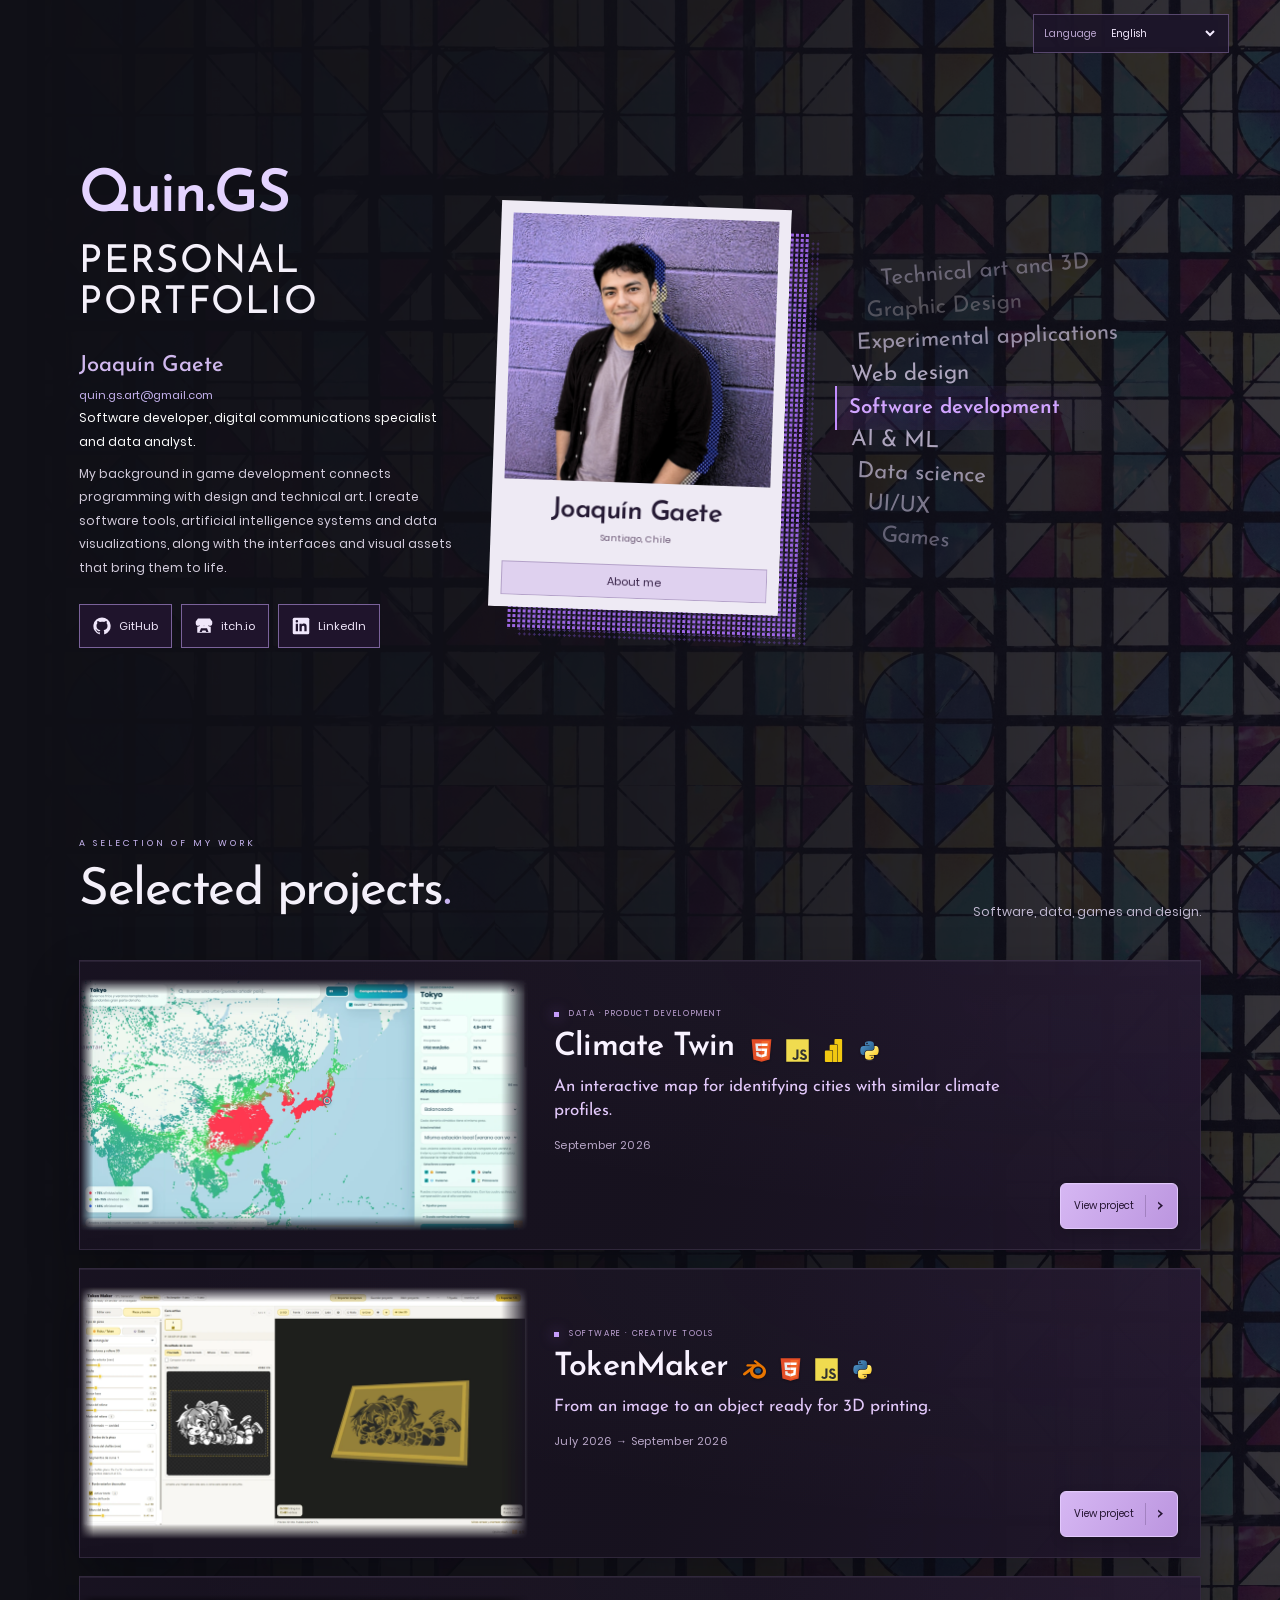
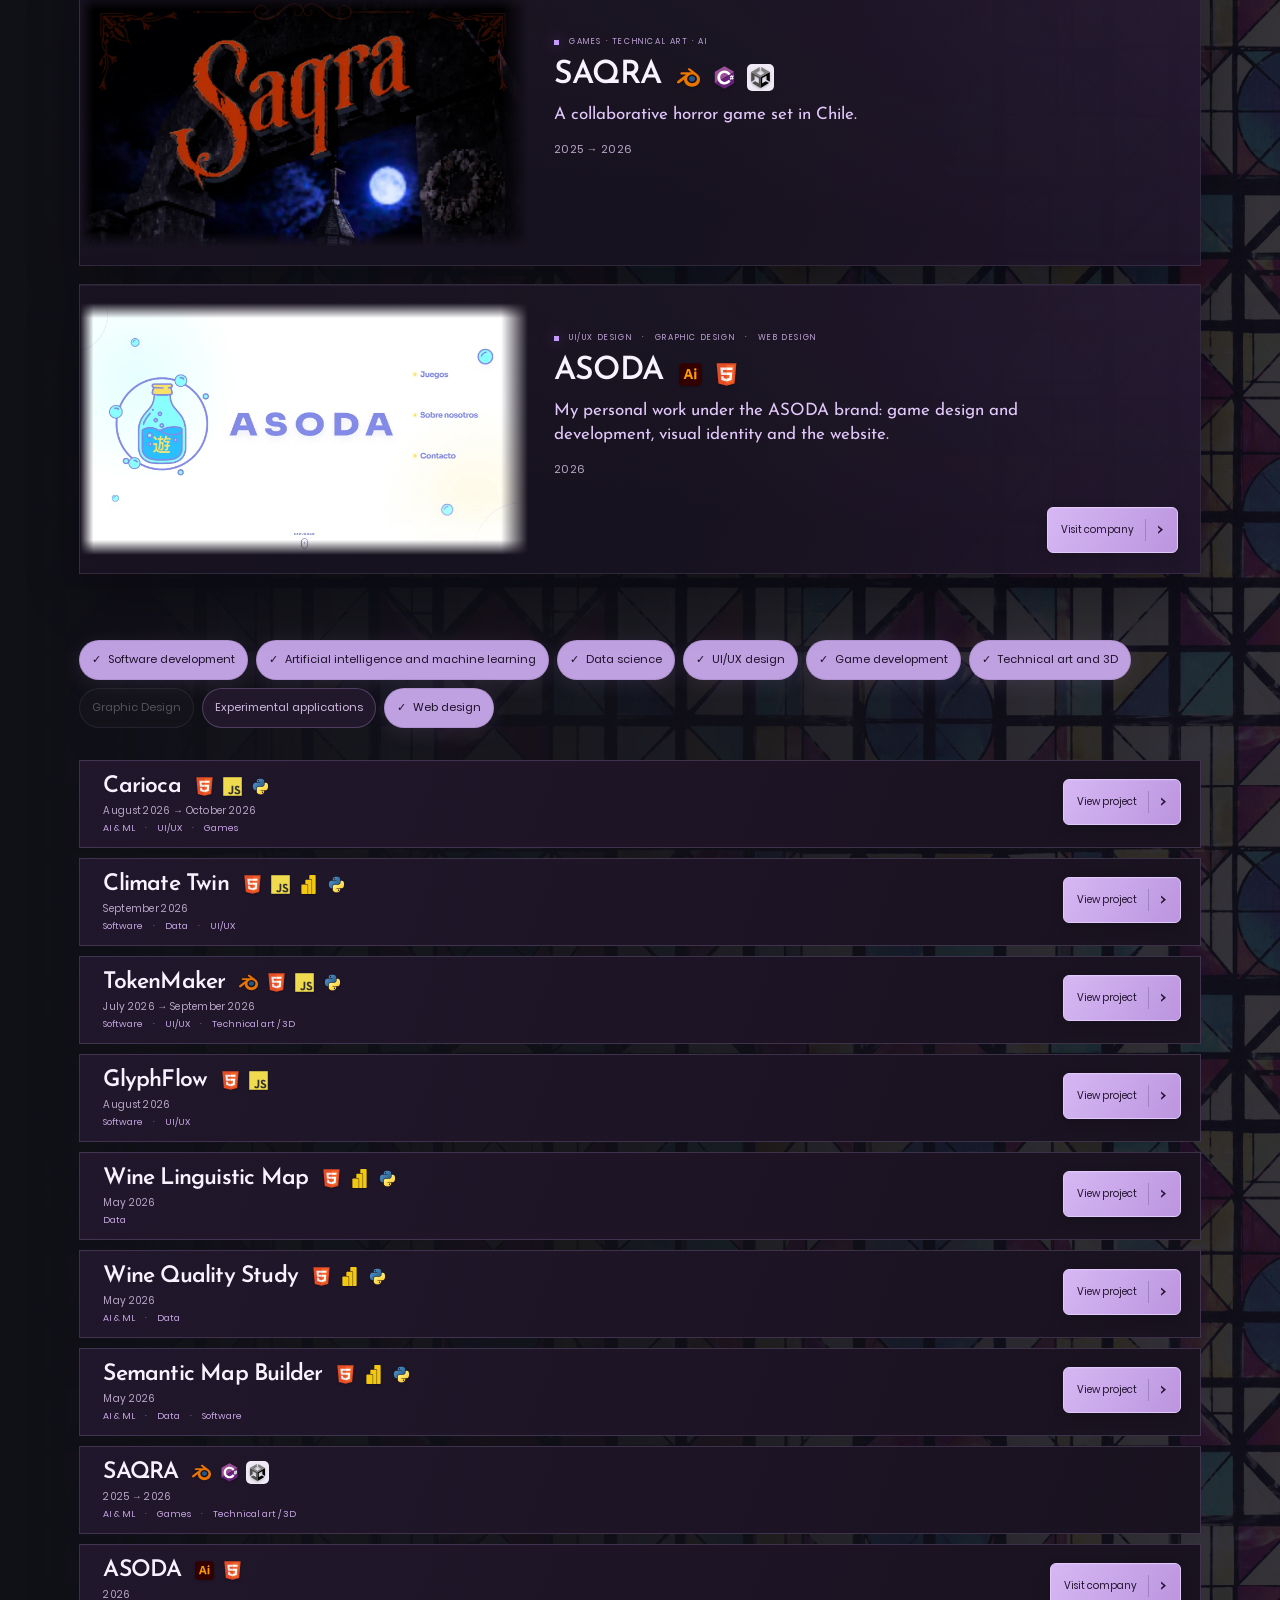
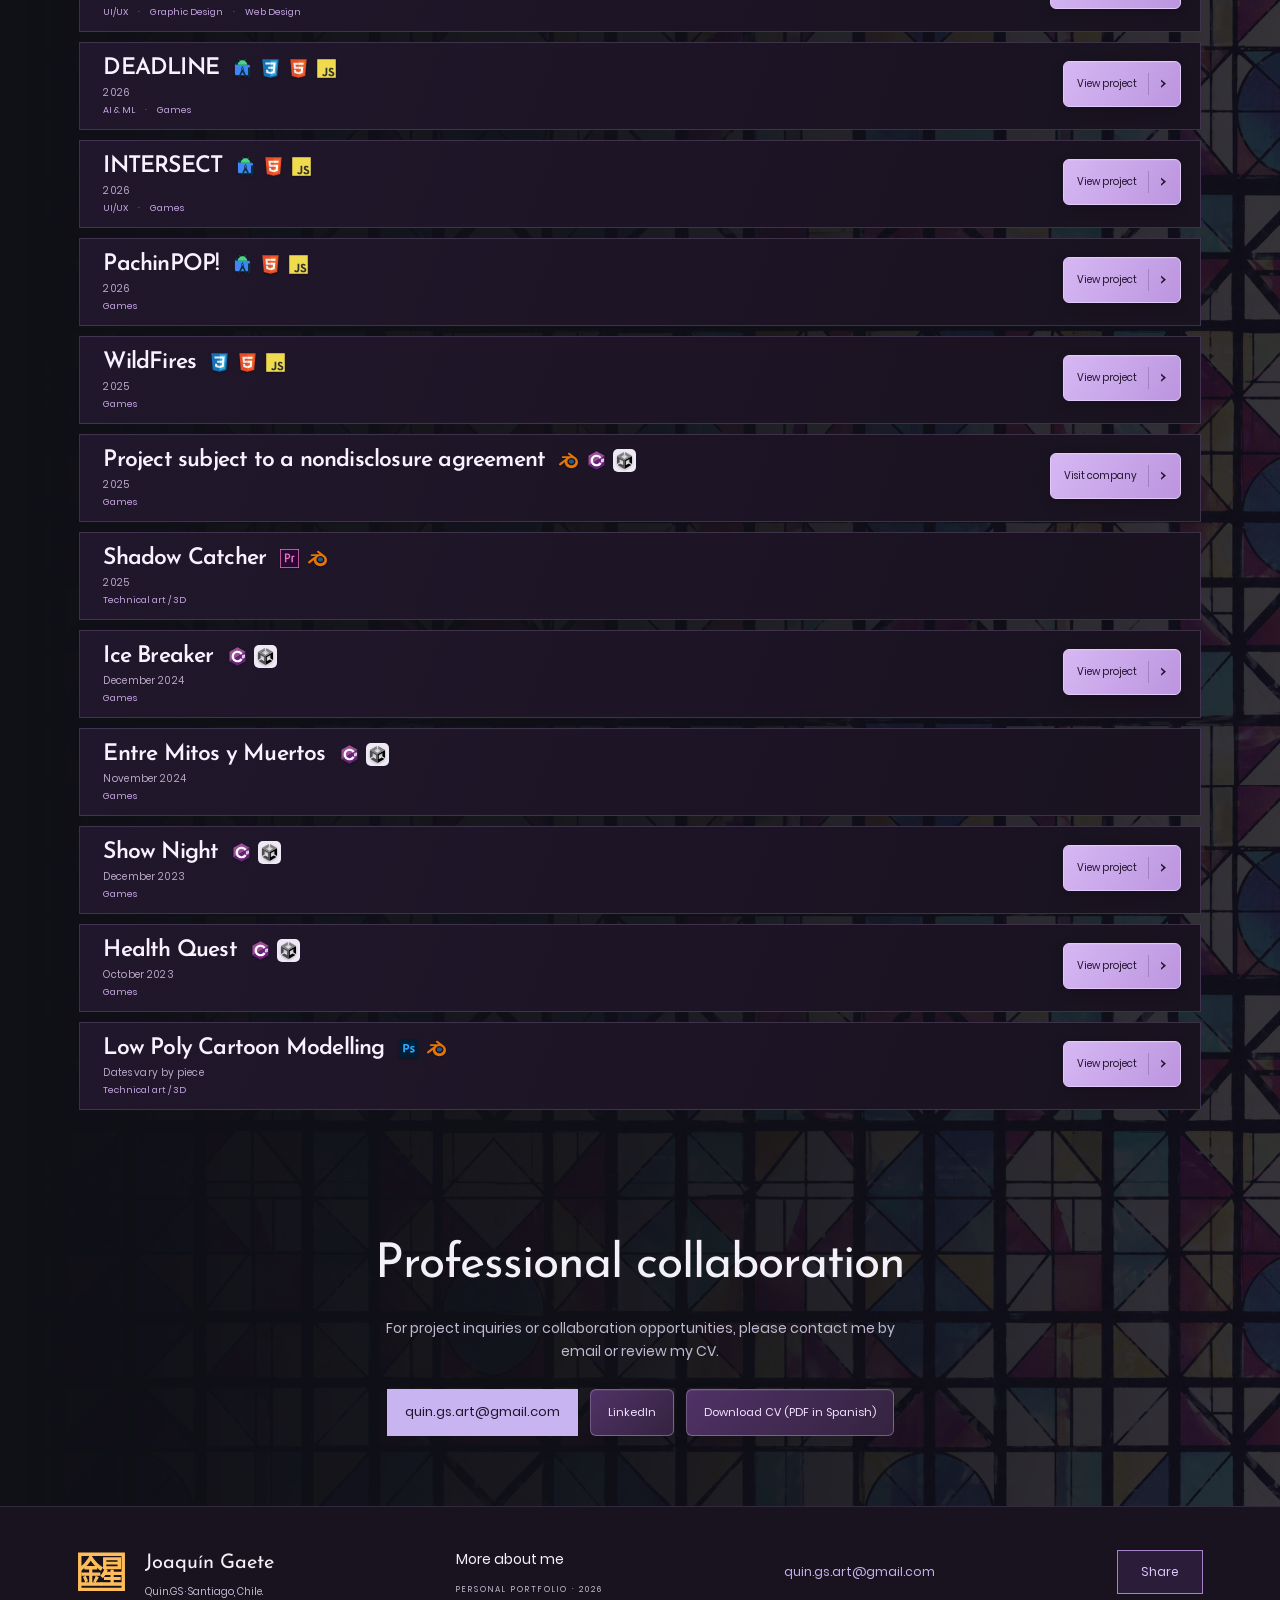
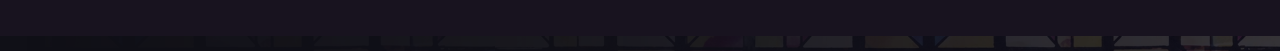
==== commit 5d80cf98: "c c" ====
--- a/index.html
+++ b/index.html
@@ -1,69 +1,69 @@
-<!DOCTYPE html>
-
-<html lang="es">
-<head>
-<meta charset="utf-8"/><meta content="width=device-width, initial-scale=1" name="viewport"/>
-<title data-i18n="text.001"></title>
-<meta content="" data-i18n-content="text.077" name="description"/>
-<link href="assets/kinsei.svg" rel="icon" type="image/svg+xml"/><link href="styles.css" rel="stylesheet"/><link href="interacciones.css" rel="stylesheet"/><link href="portada.css" rel="stylesheet"/><script defer="" src="i18n/catalog.generated.js"></script><script defer="" src="i18n/i18n.js"></script><script defer="" src="interacciones.js"></script>
-<link href="i18n/i18n.css" rel="stylesheet"/><script defer="" src="projects.js"></script><script defer="" src="project-panels.js"></script><link href="project-panels.css" rel="stylesheet"/><link href="project-art-direction.css" rel="stylesheet"/><link href="catalog-refinement.css" rel="stylesheet"/></head>
-<body class="landing">
-<a class="skip" data-i18n="text.002" href="#contenido"></a>
-<header aria-hidden="true" class="scroll-nav" id="scroll-nav" inert=""><button aria-controls="header-areas" aria-expanded="false" class="menu-toggle"><span data-i18n="text.003"></span><span data-i18n="text.004"></span></button><nav aria-label="" data-i18n-aria-label="text.078" id="header-areas"><a data-i18n="text.005" href="explorar.html?area=software"></a><a data-i18n="area.ia.short" href="explorar.html?area=ia"></a><a data-i18n="text.171" href="explorar.html?area=datos"></a><a data-i18n="area.ux.short" href="explorar.html?area=ux"></a><a data-i18n="area.juegos.short" href="explorar.html?area=juegos"></a><a data-i18n="text.176" href="explorar.html?area=3d"></a><a aria-disabled="true" data-disabled-area="grafico" data-i18n="text.178" tabindex="-1"></a><a data-i18n="area.apps" href="explorar.html?area=apps"></a><a data-i18n="area.web" href="explorar.html?area=web"></a></nav></header>
-<div aria-hidden="true" class="gam page-gam"></div><main id="contenido">
-<section aria-labelledby="nombre" class="hero">
-<div class="hero-inner">
-<div class="intro">
-<p class="portfolio-name" data-i18n="text.012"></p><p class="portfolio-title" data-i18n="text.091"></p>
-<div class="identity"><h1 data-i18n="text.015" id="nombre"></h1><a class="contact-email" data-i18n="contact.email" href="mailto:quin.gs.art@gmail.com"></a></div>
-<p class="bio"><strong data-i18n="text.016"></strong><span data-i18n="text.017"></span></p>
-<div aria-label="" class="socials" data-i18n-aria-label="text.079"><a href="https://github.com/KinGaetes" rel="noopener" target="_blank"><svg aria-hidden="true" viewbox="0 0 24 24"><path d="M12 .7a11.5 11.5 0 0 0-3.64 22.41c.58.11.79-.25.79-.55v-2.14c-3.21.7-3.89-1.36-3.89-1.36-.52-1.34-1.28-1.7-1.28-1.7-1.05-.72.08-.71.08-.71 1.16.08 1.77 1.19 1.77 1.19 1.03 1.77 2.7 1.26 3.36.97.1-.75.4-1.26.73-1.55-2.56-.29-5.25-1.28-5.25-5.69 0-1.26.45-2.29 1.19-3.1-.12-.29-.52-1.46.11-3.05 0 0 .97-.31 3.16 1.18A11 11 0 0 1 12 6.21c.98 0 1.96.13 2.88.39 2.19-1.49 3.15-1.18 3.15-1.18.63 1.59.24 2.76.12 3.05.74.81 1.18 1.84 1.18 3.1 0 4.42-2.69 5.39-5.26 5.68.42.36.79 1.06.79 2.14v3.17c0 .3.21.67.8.55A11.5 11.5 0 0 0 12 .7Z" fill="currentColor"></path></svg><span data-i18n="text.018"></span></a><a href="https://quin-gs.itch.io/" rel="noopener" target="_blank"><svg aria-hidden="true" viewbox="0 0 24 24"><path d="M4 2h16l3 4v3a3 3 0 0 1-5 2 3 3 0 0 1-6 0 3 3 0 0 1-6 0 3 3 0 0 1-5-2V6zm-1 11a4 4 0 0 0 3-1 4 4 0 0 0 6 0 4 4 0 0 0 6 0 4 4 0 0 0 3 1v8H3z" fill="currentColor"></path><path d="M8 15h8l2 5h-3l-1-2h-4l-1 2H6z" fill="#21152f"></path></svg><span data-i18n="text.019"></span></a><a href="https://www.linkedin.com/in/joaqu%C3%ADn-gaete-9970b5322/" rel="noopener" target="_blank"><svg aria-hidden="true" viewbox="0 0 24 24"><rect fill="currentColor" height="22" rx="2" width="22" x="1" y="1"></rect><path d="M5 9h3v10H5zm1.5-5a1.7 1.7 0 1 1 0 3.4 1.7 1.7 0 0 1 0-3.4M10 9h3v1.4c.7-1 1.5-1.7 3-1.7 3 0 3.5 2 3.5 4.6V19h-3v-5c0-1.3 0-2.5-1.6-2.5s-1.9 1.2-1.9 2.4V19h-3z" fill="#21152f"></path></svg><span data-i18n="text.020"></span></a></div>
-</div>
-<div class="portrait" id="portrait">
-<div aria-hidden="true" class="photo-shadow"></div><div class="photo-parallax"><div class="photo-card" id="photo-card">
-<div class="photo-front photo-face" id="photo-front">
-<button aria-label="" class="photo-flip-surface" data-i18n-aria-label="text.080" id="flip-photo">
-<img alt="" data-i18n-alt="text.015" fetchpriority="high" height="1080" src="assets/portrait.png" width="1080"/>
-<span class="photo-caption"><span data-i18n="text.015"></span><span data-i18n="text.021"></span></span>
-</button>
-<a class="photo-about" data-i18n="text.022" href="explorar.html?area=sobre-mi"></a>
-</div>
-<div aria-hidden="true" class="photo-back photo-face" id="photo-back" inert="">
-<p class="back-brand"><span data-i18n="text.012"></span><img alt="" data-i18n-alt="text.081" src="assets/kinsei.svg"/></p>
-<p class="back-name" data-i18n="text.015"></p>
-<p class="back-roles"><span data-i18n="text.023"></span><br/><span data-i18n="text.024"></span><br/><span data-i18n="text.025"></span></p>
-<p class="back-location" data-i18n="text.021"></p>
-<button class="primary-button" id="read-cv"><span data-i18n="text.026"></span><span></span></button>
-<button aria-label="" class="flip-return" data-i18n-aria-label="text.082" id="flip-back">↶</button>
-</div>
-</div></div>
-</div>
-<nav aria-label="" class="wheel-section" data-i18n-aria-label="text.083"><div aria-label="" class="option-wheel" data-i18n-aria-label="text.078" id="option-wheel" tabindex="0"><a class="wheel-item" data-active="true" data-key="software" href="explorar.html?area=software"><span data-i18n="text.005" data-label-full="text.005" data-label-short="text.005"></span></a><a class="wheel-item" data-active="false" data-key="ia" href="explorar.html?area=ia"><span data-i18n="area.ia.short" data-label-full="area.ia.short" data-label-short="area.ia.short"></span></a><a class="wheel-item" data-active="false" data-key="datos" href="explorar.html?area=datos"><span data-i18n="text.171" data-label-full="text.171" data-label-short="text.171"></span></a><a class="wheel-item" data-active="false" data-key="ux" href="explorar.html?area=ux"><span data-i18n="text.008" data-label-full="text.008" data-label-short="area.ux.short"></span></a><a class="wheel-item" data-active="false" data-key="juegos" href="explorar.html?area=juegos"><span data-i18n="text.174" data-label-full="text.174" data-label-short="area.juegos.short"></span></a><a class="wheel-item" data-active="false" data-key="3d" href="explorar.html?area=3d"><span data-i18n="text.176" data-label-full="text.176" data-label-short="text.176"></span></a><a aria-disabled="true" class="wheel-item" data-active="false" data-disabled-area="grafico" data-key="grafico" tabindex="-1"><span data-i18n="text.178" data-label-full="text.178" data-label-short="text.178"></span></a><a class="wheel-item" data-active="false" data-key="apps" href="explorar.html?area=apps"><span data-i18n="area.apps" data-label-full="area.apps" data-label-short="area.apps"></span></a><a class="wheel-item" data-active="false" data-key="web" href="explorar.html?area=web"><span data-i18n="area.web" data-label-full="area.web" data-label-short="area.web"></span></a></div></nav>
-</div>
-</section>
-<section aria-labelledby="seleccion" class="selected">
-<div class="section-heading"><div><p class="eyebrow" data-i18n="text.028"></p><h2 id="seleccion"><span data-i18n="text.029"></span><span>.</span></h2></div><p data-i18n="text.030"></p></div>
-<div class="projects" id="featured-projects"></div>
-<section id="inline-catalog"></section>
-</section>
-</main>
-<footer><div class="footer-brand"><img alt="" data-i18n-alt="text.081" src="assets/kinsei.svg"/><p><span data-i18n="text.015"></span><span data-i18n="text.049"></span></p></div><div><a data-i18n="text.050" href="explorar.html?area=sobre-mi"></a><small data-i18n="text.051"></small></div><a class="contact-email footer-email" data-i18n="contact.email" href="mailto:quin.gs.art@gmail.com"></a></footer>
-<dialog aria-labelledby="cv-title" id="cv-dialog">
-<div class="cv-header"><div><p class="eyebrow" data-i18n="text.052"></p><h2 data-i18n="text.015" id="cv-title"></h2><p data-i18n="text.021"></p></div><button aria-label="" autofocus="" class="close-dialog" data-i18n="text.053" data-i18n-aria-label="text.089" id="close-cv"></button></div>
-<div class="cv-body">
-<a class="primary-button cv-download" href="assets/CV_JoaquinGaete.pdf" rel="noopener" target="_blank"><span data-i18n="cv.download"></span><span data-i18n="text.055"></span></a>
-<section aria-labelledby="summary-title" class="cv-summary"><h3 data-i18n="text.056" id="summary-title"></h3><p data-i18n="text.057"></p>
-<dl><div><dt data-i18n="text.058"></dt><dd data-i18n="text.059"></dd></div><div><dt data-i18n="text.060"></dt><dd data-i18n="text.061"></dd></div><div><dt data-i18n="text.062"></dt><dd data-i18n="text.063"></dd></div></dl></section>
-<section aria-labelledby="cert-title" class="cv-certificates"><div class="cert-heading"><h3 data-i18n="text.064" id="cert-title"></h3><span data-i18n="text.065"></span></div><p class="cert-source" data-i18n="text.066"></p>
-<div aria-label="" class="credential-scroll" data-i18n-aria-label="text.090" role="region" tabindex="0">
-<article><span data-i18n="text.067"></span><h4 data-i18n="text.068"></h4></article>
-<article><span data-i18n="text.067"></span><h4 data-i18n="text.069"></h4></article>
-<article><span data-i18n="text.070"></span><h4 data-i18n="text.071"></h4></article>
-<article><span data-i18n="text.072"></span><h4 data-i18n="text.073"></h4></article>
-<article><span data-i18n="text.074"></span><h4 data-i18n="text.075"></h4></article>
-</div>
-<a class="linkedin-credentials" data-i18n="text.076" href="https://www.linkedin.com/in/joaqu%C3%ADn-gaete-9970b5322/details/certifications/" rel="noopener" target="_blank"></a>
-</section>
-</div>
-</dialog>
-</body></html>
+<!DOCTYPE html>
+
+<html lang="es">
+<head>
+<meta charset="utf-8"/><meta content="width=device-width, initial-scale=1, viewport-fit=cover" name="viewport"/>
+<title data-i18n="text.001">Quin.GS · Joaquín Gaete</title>
+<meta content="Quin.GS, portafolio de Joaquín Gaete. Desarrollo de software, videojuegos, análisis de datos y diseño." data-i18n-content="text.077" name="description"/>
+<meta name="theme-color" content="#101017"/><meta property="og:type" content="website"/><meta property="og:title" content="Quin.GS · Joaquín Gaete"/><meta property="og:description" content="Quin.GS, portafolio de Joaquín Gaete. Desarrollo de software, videojuegos, análisis de datos y diseño." data-i18n-content="text.077"/><meta property="og:image" content="https://kingaetes.github.io/Qn.Portfolio/assets/portrait.webp"/><meta property="og:url" content="https://kingaetes.github.io/Qn.Portfolio/"/><meta name="twitter:card" content="summary"/><link href="assets/kinsei.svg" rel="icon" type="image/svg+xml"/><link href="styles.css" rel="stylesheet"/><link href="interacciones.css" rel="stylesheet"/><link href="portada.css" rel="stylesheet"/><script defer="" src="i18n/catalog.generated.js"></script><script defer="" src="i18n/i18n.js"></script><script defer="" src="interacciones.js"></script>
+<link href="i18n/i18n.css" rel="stylesheet"/><script defer="" src="projects.js"></script><script defer="" src="details.js"></script><script defer="" src="project-panels.js"></script><link href="project-panels.css" rel="stylesheet"/><link href="project-art-direction.css" rel="stylesheet"/><link href="catalog-refinement.css" rel="stylesheet"/><link href="mobile.css" rel="stylesheet"/></head>
+<body class="landing">
+<a class="skip" data-i18n="text.002" href="#contenido"></a>
+<header aria-hidden="true" class="scroll-nav" id="scroll-nav" inert=""><button aria-controls="header-areas" aria-expanded="false" class="menu-toggle"><span data-i18n="text.003"></span><span data-i18n="text.004"></span></button><nav aria-label="" data-i18n-aria-label="text.078" id="header-areas"><a data-i18n="text.005" href="explorar.html?area=software"></a><a data-i18n="area.ia.short" href="explorar.html?area=ia"></a><a data-i18n="text.171" href="explorar.html?area=datos"></a><a data-i18n="area.ux.short" href="explorar.html?area=ux"></a><a data-i18n="area.juegos.short" href="explorar.html?area=juegos"></a><a data-i18n="text.176" href="explorar.html?area=3d"></a><a aria-disabled="true" data-disabled-area="grafico" data-i18n="text.178" tabindex="-1"></a><a data-i18n="area.apps" href="explorar.html?area=apps"></a><a data-i18n="area.web" href="explorar.html?area=web"></a></nav></header>
+<div aria-hidden="true" class="gam page-gam"></div><main id="contenido">
+<section aria-labelledby="nombre" class="hero">
+<div class="hero-inner">
+<div class="intro">
+<p class="portfolio-name" data-i18n="text.012"></p><p class="portfolio-title" data-i18n="text.091"></p>
+<div class="identity"><h1 data-i18n="text.015" id="nombre"></h1><a class="contact-email" data-i18n="contact.email" href="mailto:quin.gs.art@gmail.com"></a></div>
+<p class="bio"><strong data-i18n="text.016"></strong><span data-i18n="text.017"></span></p>
+<div aria-label="" class="socials" data-i18n-aria-label="text.079"><a href="https://github.com/KinGaetes" rel="noopener" target="_blank"><svg aria-hidden="true" viewbox="0 0 24 24"><path d="M12 .7a11.5 11.5 0 0 0-3.64 22.41c.58.11.79-.25.79-.55v-2.14c-3.21.7-3.89-1.36-3.89-1.36-.52-1.34-1.28-1.7-1.28-1.7-1.05-.72.08-.71.08-.71 1.16.08 1.77 1.19 1.77 1.19 1.03 1.77 2.7 1.26 3.36.97.1-.75.4-1.26.73-1.55-2.56-.29-5.25-1.28-5.25-5.69 0-1.26.45-2.29 1.19-3.1-.12-.29-.52-1.46.11-3.05 0 0 .97-.31 3.16 1.18A11 11 0 0 1 12 6.21c.98 0 1.96.13 2.88.39 2.19-1.49 3.15-1.18 3.15-1.18.63 1.59.24 2.76.12 3.05.74.81 1.18 1.84 1.18 3.1 0 4.42-2.69 5.39-5.26 5.68.42.36.79 1.06.79 2.14v3.17c0 .3.21.67.8.55A11.5 11.5 0 0 0 12 .7Z" fill="currentColor"></path></svg><span data-i18n="text.018"></span></a><a href="https://quin-gs.itch.io/" rel="noopener" target="_blank"><svg aria-hidden="true" viewbox="0 0 24 24"><path d="M4 2h16l3 4v3a3 3 0 0 1-5 2 3 3 0 0 1-6 0 3 3 0 0 1-6 0 3 3 0 0 1-5-2V6zm-1 11a4 4 0 0 0 3-1 4 4 0 0 0 6 0 4 4 0 0 0 6 0 4 4 0 0 0 3 1v8H3z" fill="currentColor"></path><path d="M8 15h8l2 5h-3l-1-2h-4l-1 2H6z" fill="#21152f"></path></svg><span data-i18n="text.019"></span></a><a href="https://www.linkedin.com/in/joaqu%C3%ADn-gaete-9970b5322/" rel="noopener" target="_blank"><svg aria-hidden="true" viewbox="0 0 24 24"><rect fill="currentColor" height="22" rx="2" width="22" x="1" y="1"></rect><path d="M5 9h3v10H5zm1.5-5a1.7 1.7 0 1 1 0 3.4 1.7 1.7 0 0 1 0-3.4M10 9h3v1.4c.7-1 1.5-1.7 3-1.7 3 0 3.5 2 3.5 4.6V19h-3v-5c0-1.3 0-2.5-1.6-2.5s-1.9 1.2-1.9 2.4V19h-3z" fill="#21152f"></path></svg><span data-i18n="text.020"></span></a></div>
+</div>
+<div class="portrait" id="portrait">
+<div aria-hidden="true" class="photo-shadow"></div><div class="photo-parallax"><div class="photo-card" id="photo-card">
+<div class="photo-front photo-face" id="photo-front">
+<button aria-label="" class="photo-flip-surface" data-i18n-aria-label="text.080" id="flip-photo">
+<img alt="" data-i18n-alt="text.015" fetchpriority="high" height="1080" src="assets/portrait.webp" width="1080"/>
+<span class="photo-caption"><span data-i18n="text.015"></span><span data-i18n="text.021"></span></span>
+</button>
+<a class="photo-about" data-i18n="text.022" href="explorar.html?area=sobre-mi"></a>
+</div>
+<div aria-hidden="true" class="photo-back photo-face" id="photo-back" inert="">
+<p class="back-brand"><span data-i18n="text.012"></span><img alt="" data-i18n-alt="text.081" src="assets/kinsei.svg"/></p>
+<p class="back-name" data-i18n="text.015"></p>
+<p class="back-roles"><span data-i18n="text.023"></span><br/><span data-i18n="text.024"></span><br/><span data-i18n="text.025"></span></p>
+<p class="back-location" data-i18n="text.021"></p>
+<button class="primary-button" id="read-cv"><span data-i18n="text.026"></span><span></span></button>
+<button aria-label="" class="flip-return" data-i18n-aria-label="text.082" id="flip-back">↶</button>
+</div>
+</div></div>
+</div>
+<nav aria-label="" class="wheel-section" data-i18n-aria-label="text.083"><div aria-label="" class="option-wheel" data-i18n-aria-label="text.078" id="option-wheel" tabindex="0"><a class="wheel-item" data-active="true" data-key="software" href="explorar.html?area=software"><span data-i18n="text.005" data-label-full="text.005" data-label-short="text.005"></span></a><a class="wheel-item" data-active="false" data-key="ia" href="explorar.html?area=ia"><span data-i18n="area.ia.short" data-label-full="area.ia.short" data-label-short="area.ia.short"></span></a><a class="wheel-item" data-active="false" data-key="datos" href="explorar.html?area=datos"><span data-i18n="text.171" data-label-full="text.171" data-label-short="text.171"></span></a><a class="wheel-item" data-active="false" data-key="ux" href="explorar.html?area=ux"><span data-i18n="text.008" data-label-full="text.008" data-label-short="area.ux.short"></span></a><a class="wheel-item" data-active="false" data-key="juegos" href="explorar.html?area=juegos"><span data-i18n="text.174" data-label-full="text.174" data-label-short="area.juegos.short"></span></a><a class="wheel-item" data-active="false" data-key="3d" href="explorar.html?area=3d"><span data-i18n="text.176" data-label-full="text.176" data-label-short="text.176"></span></a><a aria-disabled="true" class="wheel-item" data-active="false" data-disabled-area="grafico" data-key="grafico" tabindex="-1"><span data-i18n="text.178" data-label-full="text.178" data-label-short="text.178"></span></a><a class="wheel-item" data-active="false" data-key="apps" href="explorar.html?area=apps"><span data-i18n="area.apps" data-label-full="area.apps" data-label-short="area.apps"></span></a><a class="wheel-item" data-active="false" data-key="web" href="explorar.html?area=web"><span data-i18n="area.web" data-label-full="area.web" data-label-short="area.web"></span></a></div></nav>
+</div>
+</section>
+<section aria-labelledby="seleccion" class="selected">
+<div class="section-heading"><div><p class="eyebrow" data-i18n="text.028"></p><h2 id="seleccion"><span data-i18n="text.029"></span><span>.</span></h2></div><p data-i18n="text.030"></p></div>
+<div class="projects" id="featured-projects"></div>
+<section id="inline-catalog"></section>
+</section>
+<section aria-labelledby="contacto" class="contact-cta"><h2 data-i18n="contact.title" id="contacto"></h2><p data-i18n="contact.text"></p><div class="contact-actions"><a class="primary-button" href="mailto:quin.gs.art@gmail.com"><span class="contact-email" data-i18n="contact.email"></span></a><a class="project-action" data-i18n="text.020" href="https://www.linkedin.com/in/joaqu%C3%ADn-gaete-9970b5322/" rel="noopener" target="_blank"></a><a class="project-action" data-i18n="cv.download" href="assets/CV_JoaquinGaete.pdf" rel="noopener" target="_blank"></a></div></section></main>
+<footer><div class="footer-brand"><img alt="" data-i18n-alt="text.081" src="assets/kinsei.svg"/><p><span data-i18n="text.015"></span><span data-i18n="text.049"></span></p></div><div><a data-i18n="text.050" href="explorar.html?area=sobre-mi"></a><small data-i18n="text.051"></small></div><a class="contact-email footer-email" data-i18n="contact.email" href="mailto:quin.gs.art@gmail.com"></a></footer>
+<dialog aria-labelledby="cv-title" id="cv-dialog">
+<div class="cv-header"><div><p class="eyebrow" data-i18n="text.052"></p><h2 data-i18n="text.015" id="cv-title"></h2><p data-i18n="text.021"></p></div><button aria-label="" autofocus="" class="close-dialog" data-i18n="text.053" data-i18n-aria-label="text.089" id="close-cv"></button></div>
+<div class="cv-body">
+<a class="primary-button cv-download" href="assets/CV_JoaquinGaete.pdf" rel="noopener" target="_blank"><span data-i18n="cv.download"></span><span data-i18n="text.055"></span></a>
+<section aria-labelledby="summary-title" class="cv-summary"><h3 data-i18n="text.056" id="summary-title"></h3><p data-i18n="text.057"></p>
+<dl><div><dt data-i18n="text.058"></dt><dd data-i18n="text.059"></dd></div><div><dt data-i18n="text.060"></dt><dd data-i18n="text.061"></dd></div><div><dt data-i18n="text.062"></dt><dd data-i18n="text.063"></dd></div></dl></section>
+<section aria-labelledby="cert-title" class="cv-certificates"><div class="cert-heading"><h3 data-i18n="text.064" id="cert-title"></h3><span data-i18n="text.065"></span></div><p class="cert-source" data-i18n="text.066"></p>
+<div aria-label="" class="credential-scroll" data-i18n-aria-label="text.090" role="region" tabindex="0">
+<article><span data-i18n="text.067"></span><h4 data-i18n="text.068"></h4></article>
+<article><span data-i18n="text.067"></span><h4 data-i18n="text.069"></h4></article>
+<article><span data-i18n="text.070"></span><h4 data-i18n="text.071"></h4></article>
+<article><span data-i18n="text.072"></span><h4 data-i18n="text.073"></h4></article>
+<article><span data-i18n="text.074"></span><h4 data-i18n="text.075"></h4></article>
+</div>
+<a class="linkedin-credentials" data-i18n="text.076" href="https://www.linkedin.com/in/joaqu%C3%ADn-gaete-9970b5322/details/certifications/" rel="noopener" target="_blank"></a>
+</section>
+</div>
+</dialog>
+</body></html>
--- a/catalog-refinement.css
+++ b/catalog-refinement.css
@@ -1,75 +1,75 @@
-.work-name-row,.detail-title-row{display:flex;align-items:center;flex-wrap:wrap;gap:14px}.brand-icons{display:inline-flex;align-items:center;gap:9px;flex-wrap:wrap}.brand-icons img{width:22px;height:22px;object-fit:contain}.work-name-row .brand-icons{margin-top:4px}.work-date{display:block;color:#b9a7c8;font:11px/1.5 Poppins,sans-serif;margin-top:14px;letter-spacing:.3px}.compact-strip .work-copy{padding-bottom:72px}.compact-strip>.work-open{position:absolute;bottom:20px;right:22px;margin:0;z-index:5;text-decoration:none}.compact-strip>.work-open::before{display:none}.strip-hit{position:absolute;inset:0;z-index:3;background:none;border:0;cursor:pointer;width:100%;height:100%;border-radius:inherit}.strip-hit:focus-visible{outline:2px solid #d2aaff;outline-offset:-4px}.work-copy{pointer-events:none}.work-open:focus-visible{outline:2px solid white!important;outline-offset:3px}.header-extras{display:flex;align-items:center;gap:18px}.projects-panel-header{display:flex;flex-wrap:wrap;gap:16px}.projects-panel-header h2{margin:0}.panel-close{margin-left:auto}.share-icon{width:32px;height:32px;display:inline-flex;align-items:center;justify-content:center;padding:7px;border:1px solid #b493cd55;border-radius:50%;background:#b493cd12;color:#d6b4f3;cursor:pointer}.share-icon svg{width:18px;height:18px;fill:none;stroke:currentColor;stroke-width:1.5}.share-icon:hover{background:#b493cd44;color:white}.project-actions{display:flex;gap:16px;align-items:center;flex-wrap:wrap;margin-top:30px}.project-action.primary{font-size:15px;padding:18px 25px;font-weight:600;background:linear-gradient(120deg,#e5c3ff,#bc8aec);box-shadow:0 5px 25px #b46beb44;border:1px solid #f2dfff}.project-action.primary:before{content:'▶';margin-right:10px;font-size:12px}.detail-link{margin-left:auto}.asset-link{display:block;color:#dbb8fa;padding:12px 0;border-bottom:1px solid #b493cd33}.detail-title-row{margin-bottom:25px}.detail-title-row h1{margin:0}.compact-strip[data-project=nda] .work-cover{background:#ed7929;mask-image:none}.compact-strip[data-project=nda] .work-cover img{object-fit:contain;padding:25px}.disabled-project{opacity:.65}
-#inline-catalog{padding-top:48px}.catalog-filters{display:flex;gap:8px;flex-wrap:wrap;margin-bottom:32px}.inline-list{position:relative}.mini-strip.compact-strip{height:88px;min-height:88px;display:block;overflow:visible;margin-bottom:10px;background:none;box-shadow:none;border:0;isolation:auto;z-index:0}.mini-strip::after{display:none}.mini-strip .work-cover{position:absolute;inset:auto 0 0;width:100%;height:88px;aspect-ratio:auto;background:linear-gradient(110deg,#21172c,#19121f);border:1px solid #b69acf38;mask-image:none;transition:height .24s,box-shadow .24s;overflow:hidden;z-index:0}.mini-strip .work-cover img{width:38%;height:calc(100% - 88px);opacity:0;mask-image:linear-gradient(90deg,transparent,#000 3%,#000 90%,transparent);object-fit:cover;transition:opacity .2s}.mini-strip .work-cover .cover-placeholder{opacity:0}.mini-strip .work-copy{position:absolute;inset:auto 160px 0 24px;height:88px;padding:0;display:flex;flex-direction:column;justify-content:center;z-index:2}.mini-strip .work-title{font-size:23px}.mini-strip .work-category,.mini-strip .work-purpose{display:none}.mini-strip .work-date{margin-top:5px;font-size:10px}.mini-strip .brand-icons img{width:17px;height:17px}.mini-strip>.work-open{bottom:23px;right:20px}.mini-strip .strip-hit{height:88px;top:auto;bottom:0}.mini-strip:hover,.mini-strip:focus-within{z-index:10;background:none;box-shadow:none}.mini-strip:not(.disabled-project):hover .work-cover,.mini-strip:not(.disabled-project):focus-within .work-cover{height:285px;box-shadow:0 0 30px #bb83e533,0 -20px 40px #0009;border-color:#cfa2ef88}.mini-strip:hover .work-cover img,.mini-strip:focus-within .work-cover img{opacity:1}.mini-strip:hover .work-cover .cover-placeholder,.mini-strip:focus-within .work-cover .cover-placeholder{opacity:1;margin-bottom:88px}.mini-strip:hover .strip-hit,.mini-strip:focus-within .strip-hit{height:285px}.mini-strip:hover .work-purpose,.mini-strip:focus-within .work-purpose{display:block;position:absolute;left:42%;right:0;bottom:105px;font-size:17px}.mini-strip:hover .work-category,.mini-strip:focus-within .work-category{display:flex;position:absolute;left:42%;right:0;bottom:195px;font-size:8px}.mini-strip[data-project=nda] .work-cover{background:#a84c20}.mini-strip[data-project=nda] .work-cover img{object-fit:contain}
-#cv-dialog{overflow:hidden;max-height:90dvh;height:720px}#cv-dialog[open]{display:grid;grid-template-rows:auto minmax(0,1fr)}#cv-dialog .cv-header{position:static;padding:20px 26px}#cv-dialog .cv-body{min-height:0;overflow:hidden;grid-template-rows:auto minmax(0,1fr);padding:20px 26px;gap:18px}#cv-dialog .cv-summary{min-height:0;overflow-y:auto}#cv-dialog .cv-certificates{min-height:0;display:flex;flex-direction:column;overflow:hidden}#cv-dialog .credential-scroll{min-height:0;max-height:none;overflow-y:auto;flex:1}#cv-dialog .cv-summary p,#cv-dialog .cv-summary dd{font-size:12px;line-height:1.65}#cv-dialog .cv-summary dl{margin-top:14px}.wheel-item[data-active=true]{font-size:clamp(17px,1.6vw,27px)}.wheel-item span{white-space:normal}.wheel-item{max-width:100%;line-height:1.2}
-@media(max-width:700px){.compact-strip .work-copy{padding-bottom:68px}.compact-strip>.work-open{bottom:14px;right:14px}.brand-icons{gap:6px}.brand-icons img{width:18px;height:18px}.work-name-row{gap:8px}.projects-panel-header h2{font-size:26px}.header-extras{gap:10px}.projects-panel-header{gap:10px}.project-action.primary{font-size:13px;padding:15px 18px}.mini-strip.compact-strip{height:100px;min-height:100px}.mini-strip .work-cover,.mini-strip .strip-hit{height:100px}.mini-strip .work-copy{height:100px;left:14px;right:115px;grid-column:auto;grid-row:auto;padding:0}.mini-strip .work-title{font-size:20px}.mini-strip .brand-icons{display:none}.mini-strip>.work-open{bottom:30px;right:10px;padding:9px;font-size:9px;min-height:38px}.mini-strip .work-cover img{width:48%;height:185px}.mini-strip:hover .work-category,.mini-strip:focus-within .work-category{display:none}.mini-strip:hover .work-purpose,.mini-strip:focus-within .work-purpose{left:53%;bottom:120px;font-size:13px}.catalog-filters button{font-size:11px;padding:9px 12px}#cv-dialog .cv-body{grid-template-columns:1fr;grid-template-rows:auto minmax(0,1fr) minmax(0,1fr);padding:14px;gap:12px}#cv-dialog .cv-header{padding:14px}#cv-dialog .cv-header h2{font-size:26px}#cv-dialog .cv-summary h3,#cv-dialog .cv-certificates h3{margin-top:0}.wheel-item[data-active=true]{font-size:17px}}
-@media(prefers-reduced-motion:reduce){.mini-strip .work-cover,.mini-strip .work-cover img{transition:none}}
-
-/* Tool labels live in the top layer, so row clipping never hides them. */
-.work-copy{z-index:4}.brand-icons{position:relative;z-index:6;pointer-events:auto}.tool-logo{position:relative;display:inline-flex;align-items:center;justify-content:center;width:27px;height:27px;border-radius:5px;cursor:help}.tool-logo:focus-visible{outline:2px solid #ddbbff;outline-offset:3px}.tool-logo img{width:23px;height:23px;filter:drop-shadow(0 1px 1px #0004)}.tool-logo:has(img[src$="unity.svg"]){background:#eee9f4;padding:3px}.tool-tooltip{position:fixed;inset:auto;margin:0;padding:7px 11px;border:1px solid #bfa1dc77;border-radius:5px;background:#241b32;color:#faf6ff;box-shadow:0 4px 20px #0006;font:12px/1.4 Poppins,sans-serif;pointer-events:none;max-width:230px;z-index:1000}.tool-tooltip::backdrop{display:none}
-.mini-strip .work-name-row{gap:12px}.mini-strip .brand-icons{margin:0;gap:5px}.mini-strip .tool-logo{width:23px;height:23px}.mini-strip .tool-logo img{width:19px;height:19px}.skill-tags{display:flex;flex-wrap:wrap;gap:7px}.skill-tags span{padding:5px 9px;border:1px solid #c399e53b;border-radius:4px;color:#dfc3f4;background:#c399e50d;font:11px/1.5 Poppins,sans-serif}.project-overview-copy>.work-date{margin:0 0 15px;color:#d5b2f2}.collection-grid{grid-column:1/-1;display:grid;grid-template-columns:repeat(3,minmax(0,1fr));gap:22px;margin-top:24px}.collection-grid img{width:100%;height:auto;max-height:620px;object-fit:contain;align-self:start}.video-cover{display:flex;flex-direction:column;width:100%;gap:12px}.video-cover iframe{width:100%;aspect-ratio:16/9;border:0;border-radius:6px}.video-fallback{font-size:12px;color:#d0a9f2;text-decoration:underline}
-.compact-strip[data-project=deriva] .work-cover img{object-fit:contain;padding:12px;background:#14223c}.compact-strip[data-project=suya] .work-cover img{object-position:50% 52%}.project-overview:has(.detail-cover img[src$="suya-brand.png"]) .detail-cover{height:300px;overflow:hidden;display:block}.detail-cover img[src$="suya-brand.png"]{width:100%;height:300px;object-fit:cover;object-position:50% 52%}.detail-cover img[src$="deriva-logo.png"]{max-height:430px}
-.mini-strip[data-project=nda] .work-cover{background:linear-gradient(110deg,#21172c,#19121f)}.mini-strip[data-project=nda] .work-cover::after{content:'';position:absolute;inset:0;background:#fa7818;opacity:0;transition:opacity .18s ease;z-index:-1}.mini-strip[data-project=nda] .work-cover{isolation:isolate}.mini-strip[data-project=nda]:hover .work-cover::after,.mini-strip[data-project=nda]:focus-within .work-cover::after{opacity:1}.mini-strip[data-project=nda] .work-cover img{padding:28px;object-fit:contain;mask-image:none;image-rendering:pixelated}.mini-strip[data-project=nda]:hover .work-copy,.mini-strip[data-project=nda]:focus-within .work-copy{color:#24172c}.mini-strip[data-project=nda]:hover :is(.work-title,.work-category,.work-purpose,.work-date),.mini-strip[data-project=nda]:focus-within :is(.work-title,.work-category,.work-purpose,.work-date){color:#24172c;transition:color .18s}.compact-strip[data-project=nda]:not(.mini-strip) .work-cover{background:#fa7818}
-.catalog-filter[aria-pressed=true]::before{content:'✓';margin-right:7px}.catalog-filter{transition:background .16s,border-color .16s}.mini-strip .work-purpose{max-width:none}.mini-strip:hover .work-purpose,.mini-strip:focus-within .work-purpose{left:calc(42% + 65px)}
-@media(max-width:700px){.mini-strip .brand-icons{display:flex;gap:2px}.mini-strip .work-name-row{gap:3px;align-items:flex-start;flex-direction:column}.mini-strip .tool-logo{width:19px;height:19px}.mini-strip .tool-logo img{width:16px;height:16px}.mini-strip .work-title{font-size:17px}.mini-strip .work-date{font-size:9px;margin-top:3px}.mini-strip:hover .work-purpose,.mini-strip:focus-within .work-purpose{left:57%;font-size:12px;line-height:1.5}.collection-grid{grid-template-columns:1fr 1fr;gap:12px}.mini-strip[data-project=nda] .work-cover img{padding:12px}.projects-panel-header .brand-icons{gap:5px}.tool-logo{width:24px;height:24px}.tool-logo img{width:21px;height:21px}}
-.mini-strip>.work-category,.mini-strip>.work-purpose{pointer-events:none;z-index:4;margin:0}.mini-strip:hover>.work-purpose,.mini-strip:focus-within>.work-purpose{left:42%;right:24px;bottom:125px;max-height:115px;overflow:auto;line-height:1.5}.mini-strip:hover>.work-category,.mini-strip:focus-within>.work-category{left:42%;right:24px;bottom:220px}
-.brand-logo-art{width:100%;height:100%;mask-image:linear-gradient(90deg,transparent,#000 4%,#000 96%,transparent)}.mini-strip .brand-logo-art{position:absolute;top:0;left:0;width:38%;height:calc(100% - 88px);opacity:0;transition:opacity .18s}.mini-strip:hover .brand-logo-art,.mini-strip:focus-within .brand-logo-art{opacity:1}.detail-cover:has(.brand-logo-art){height:auto;aspect-ratio:864/325;width:100%}.mini-strip[data-project=nda]:hover .tool-logo,.mini-strip[data-project=nda]:focus-within .tool-logo{background:#24172c;padding:3px}
-@media(max-width:700px){.mini-strip:hover>.work-purpose,.mini-strip:focus-within>.work-purpose{left:52%;right:14px;bottom:121px;font-size:12px;line-height:1.5;max-height:150px}.mini-strip:hover>.work-category,.mini-strip:focus-within>.work-category{display:none}.mini-strip .brand-logo-art{width:48%;height:185px}}
-
-/* Shared chronology and always-visible compact category labels. */
-:root{--project-edge-mask:linear-gradient(90deg,transparent 0%,#000 3%,#000 94%,transparent 100%),linear-gradient(180deg,transparent 0%,#000 6%,#000 94%,transparent 100%)}
-.mini-strip .work-name-row{min-width:0;max-width:100%}.mini-strip .work-title{max-width:100%;overflow-wrap:break-word}
-.row-categories{display:flex;gap:4px 10px;flex-wrap:wrap;margin-top:4px;color:#c9a8e6;font:9px/1.35 Poppins,sans-serif}.row-categories span+span::before{content:'·';margin-right:10px;color:#8f739f}.mini-strip .work-date{margin-top:3px}.mini-strip .work-copy{justify-content:center}.compact-strip[data-project=shownight] .work-cover img,.compact-strip[data-project=health] .work-cover img{object-position:center top}.mini-strip[data-project=shownight] .work-cover img,.mini-strip[data-project=health] .work-cover img{object-fit:contain;object-position:center top}.compact-strip[data-project=cocktails] .work-cover img{object-position:center top}.compact-strip[data-project=knights] .work-cover img{object-fit:contain;image-rendering:auto}.poster-cover-grid{display:grid;grid-template-columns:repeat(4,minmax(0,1fr));align-items:center;gap:6px;width:100%;height:100%;padding:12px;background:#17121f;mask-image:linear-gradient(90deg,transparent,#000 4%,#000 96%,transparent)}.compact-strip .work-cover .poster-cover-grid img{position:static;width:100%;height:100%;max-height:100%;object-fit:contain;opacity:1;mask-image:none}.mini-strip .poster-cover-grid{position:absolute;top:0;left:0;width:38%;height:calc(100% - 88px);opacity:0;transition:opacity .18s}.mini-strip:hover .poster-cover-grid,.mini-strip:focus-within .poster-cover-grid{opacity:1}.detail-cover:has(.poster-cover-grid){aspect-ratio:16/9}.detail-cover .poster-cover-grid img{width:100%;height:100%;object-fit:contain;mask-image:none}.compact-strip[data-project=asoda] .work-cover img{object-position:center center}
-@media(max-width:700px){.mini-strip.compact-strip{height:122px;min-height:122px}.mini-strip .work-copy,.mini-strip .strip-hit,.mini-strip .work-cover{height:122px}.mini-strip>.work-open{bottom:42px}.mini-strip:not(.disabled-project):hover .work-cover,.mini-strip:not(.disabled-project):focus-within .work-cover,.mini-strip:hover .strip-hit,.mini-strip:focus-within .strip-hit{height:307px}.mini-strip:hover>.work-purpose,.mini-strip:focus-within>.work-purpose{bottom:143px}.mini-strip .brand-logo-art,.mini-strip .poster-cover-grid{width:48%;height:185px}.mini-strip .work-cover img{height:185px}.mini-strip .poster-cover-grid img{height:100%}.mini-strip .row-categories{font-size:8px;gap:2px 6px;margin-top:4px}.row-categories span+span::before{margin-right:6px}.mini-strip .work-date{font-size:9px}.mini-strip .work-title{font-size:17px}.poster-cover-grid{gap:3px;padding:6px}}
-/* Fade the artwork on all four edges, without fading the row or video controls. */
-.compact-strip:not(.mini-strip) .work-cover{mask-image:none}
-.compact-strip .work-cover>img,
-.compact-strip.mini-strip .work-cover>img,
-.detail-cover>img,
-.work-cover>.brand-logo-art,
-.detail-cover>.brand-logo-art,
-.work-cover>.poster-cover-grid,
-.detail-cover>.poster-cover-grid{
-
-
- mask-image:var(--project-edge-mask);
- mask-composite:intersect;
- mask-repeat:no-repeat;
- mask-size:100% 100%;
-}
-
-
-/* One visible frame for all project artwork; focal point is the only variation. */
-.compact-strip.mini-strip .work-cover>img{
- width:38%;height:calc(100% - 88px);object-fit:cover;padding:0;
- object-position:var(--cover-focus,50% 50%);
-}
-.compact-strip[data-project=shownight],.compact-strip[data-project=health]{--cover-focus:50% 0%}
-.compact-strip[data-project=cocktails]{--cover-focus:50% 18%}
-.compact-strip[data-project=knights]{--cover-focus:50% 65%}
-.compact-strip.mini-strip .work-cover>.poster-cover-grid{width:38%;height:calc(100% - 88px);padding:0;align-items:stretch;gap:4px}
-.compact-strip .work-cover .poster-cover-grid img{object-fit:cover;height:100%;width:100%}
-.compact-strip.mini-strip .work-cover>.brand-logo-art{width:38%;height:calc(100% - 88px);background:#064eae}
-/* A transparent company logo uses the same frame, with room around its lettering. */
-.compact-strip.mini-strip[data-project=nda] .work-cover>img{object-fit:contain;padding:24px}
-@media(max-width:700px){
- .compact-strip.mini-strip .work-cover>img,
- .compact-strip.mini-strip .work-cover>.poster-cover-grid,
- .compact-strip.mini-strip .work-cover>.brand-logo-art{width:48%;height:185px}
- .compact-strip.mini-strip[data-project=nda] .work-cover>img{padding:12px}
-}
-
-/* Art direction belongs to each project, while frame geometry stays shared. */
-.compact-strip[data-project=carioca],.compact-strip[data-project=saqra],.compact-strip[data-project=deadline]{--cover-focus:50% 0%}
-.compact-strip[data-project=knights],.compact-strip[data-project=deriva]{--cover-focus:50% 100%}
-.compact-strip[data-project=cocktails]{--cover-focus:25% 100%}
-.compact-strip[data-project=deriva] .work-cover>img{background:none}
-
-.directed-cover{position:absolute;top:0;left:0;width:100%;height:100%;overflow:hidden;mask-image:var(--project-edge-mask);mask-composite:intersect;mask-size:100% 100%;mask-repeat:no-repeat}
-.compact-strip.mini-strip .work-cover>.directed-cover{width:38%;height:calc(100% - 88px);opacity:0;transition:opacity .18s}
-.compact-strip.mini-strip:hover .work-cover>.directed-cover,.compact-strip.mini-strip:focus-within .work-cover>.directed-cover{opacity:1}
-@media(max-width:700px){.compact-strip.mini-strip .work-cover>.directed-cover{width:48%;height:185px}}
-
-/* Closed preview: unavailable category remains recognizable but inactive. */
-[data-disabled-area],.catalog-filter:disabled{cursor:not-allowed;opacity:.38;filter:saturate(.35)}
-.wheel-item[aria-disabled=true]{color:#86778f!important}
-.project-actions .primary:last-child{margin-left:auto}
+.work-name-row,.detail-title-row{display:flex;align-items:center;flex-wrap:wrap;gap:14px}.brand-icons{display:inline-flex;align-items:center;gap:9px;flex-wrap:wrap}.brand-icons img{width:22px;height:22px;object-fit:contain}.work-name-row .brand-icons{margin-top:4px}.work-date{display:block;color:#b9a7c8;font:11px/1.5 Poppins,sans-serif;margin-top:14px;letter-spacing:.3px}.compact-strip .work-copy{padding-bottom:72px}.compact-strip>.work-open{position:absolute;bottom:20px;right:22px;margin:0;z-index:5;text-decoration:none}.compact-strip>.work-open::before{display:none}.strip-hit{position:absolute;inset:0;z-index:3;background:none;border:0;cursor:pointer;width:100%;height:100%;border-radius:inherit}.strip-hit:focus-visible{outline:2px solid #d2aaff;outline-offset:-4px}.work-copy{pointer-events:none}.work-open:focus-visible{outline:2px solid white!important;outline-offset:3px}.header-extras{display:flex;align-items:center;gap:18px}.projects-panel-header{display:flex;flex-wrap:wrap;gap:16px}.projects-panel-header h2{margin:0}.panel-close{margin-left:auto}.share-icon{width:32px;height:32px;display:inline-flex;align-items:center;justify-content:center;padding:7px;border:1px solid #b493cd55;border-radius:50%;background:#b493cd12;color:#d6b4f3;cursor:pointer}.share-icon svg{width:18px;height:18px;fill:none;stroke:currentColor;stroke-width:1.5}.share-icon:hover{background:#b493cd44;color:white}.project-actions{display:flex;gap:16px;align-items:center;flex-wrap:wrap;margin-top:30px}.project-action.primary{font-size:15px;padding:18px 25px;font-weight:600;background:linear-gradient(120deg,#e5c3ff,#bc8aec);box-shadow:0 5px 25px #b46beb44;border:1px solid #f2dfff}.project-action.primary:before{content:'▶';margin-right:10px;font-size:12px}.detail-link{margin-left:auto}.asset-link{display:block;color:#dbb8fa;padding:12px 0;border-bottom:1px solid #b493cd33}.detail-title-row{margin-bottom:25px}.detail-title-row h1{margin:0}.compact-strip[data-project=nda] .work-cover{background:#ed7929;mask-image:none}.compact-strip[data-project=nda] .work-cover img{object-fit:contain;padding:25px}.disabled-project{opacity:.65}
+#inline-catalog{padding-top:48px}.catalog-filters{display:flex;gap:8px;flex-wrap:wrap;margin-bottom:32px}.inline-list{position:relative}.mini-strip.compact-strip{height:88px;min-height:88px;display:block;overflow:visible;margin-bottom:10px;background:none;box-shadow:none;border:0;isolation:auto;z-index:0}.mini-strip::after{display:none}.mini-strip .work-cover{position:absolute;inset:auto 0 0;width:100%;height:88px;aspect-ratio:auto;background:linear-gradient(110deg,#21172c,#19121f);border:1px solid #b69acf38;mask-image:none;transition:height .24s,box-shadow .24s;overflow:hidden;z-index:0}.mini-strip .work-cover img{width:38%;height:calc(100% - 88px);opacity:0;mask-image:linear-gradient(90deg,transparent,#000 3%,#000 90%,transparent);object-fit:cover;transition:opacity .2s}.mini-strip .work-cover .cover-placeholder{opacity:0}.mini-strip .work-copy{position:absolute;inset:auto 160px 0 24px;height:88px;padding:0;display:flex;flex-direction:column;justify-content:center;z-index:2}.mini-strip .work-title{font-size:23px}.mini-strip .work-category,.mini-strip .work-purpose{display:none}.mini-strip .work-date{margin-top:5px;font-size:10px}.mini-strip .brand-icons img{width:17px;height:17px}.mini-strip>.work-open{bottom:23px;right:20px}.mini-strip .strip-hit{height:88px;top:auto;bottom:0}.mini-strip:hover,.mini-strip:focus-within{z-index:10;background:none;box-shadow:none}.mini-strip:not(.disabled-project):hover .work-cover,.mini-strip:not(.disabled-project):focus-within .work-cover{height:285px;box-shadow:0 0 30px #bb83e533,0 -20px 40px #0009;border-color:#cfa2ef88}.mini-strip:hover .work-cover img,.mini-strip:focus-within .work-cover img{opacity:1}.mini-strip:hover .work-cover .cover-placeholder,.mini-strip:focus-within .work-cover .cover-placeholder{opacity:1;margin-bottom:88px}.mini-strip:hover .strip-hit,.mini-strip:focus-within .strip-hit{height:285px}.mini-strip:hover .work-purpose,.mini-strip:focus-within .work-purpose{display:block;position:absolute;left:42%;right:0;bottom:105px;font-size:17px}.mini-strip:hover .work-category,.mini-strip:focus-within .work-category{display:flex;position:absolute;left:42%;right:0;bottom:195px;font-size:8px}.mini-strip[data-project=nda] .work-cover{background:#a84c20}.mini-strip[data-project=nda] .work-cover img{object-fit:contain}
+#cv-dialog{overflow:hidden;max-height:90dvh;height:720px}#cv-dialog[open]{display:grid;grid-template-rows:auto minmax(0,1fr)}#cv-dialog .cv-header{position:static;padding:20px 26px}#cv-dialog .cv-body{min-height:0;overflow:hidden;grid-template-rows:auto minmax(0,1fr);padding:20px 26px;gap:18px}#cv-dialog .cv-summary{min-height:0;overflow-y:auto}#cv-dialog .cv-certificates{min-height:0;display:flex;flex-direction:column;overflow:hidden}#cv-dialog .credential-scroll{min-height:0;max-height:none;overflow-y:auto;flex:1}#cv-dialog .cv-summary p,#cv-dialog .cv-summary dd{font-size:12px;line-height:1.65}#cv-dialog .cv-summary dl{margin-top:14px}.wheel-item[data-active=true]{font-size:clamp(17px,1.6vw,27px)}.wheel-item span{white-space:normal}.wheel-item{max-width:100%;line-height:1.2}
+@media(max-width:700px){.compact-strip .work-copy{padding-bottom:68px}.compact-strip>.work-open{bottom:14px;right:14px}.brand-icons{gap:6px}.brand-icons img{width:18px;height:18px}.work-name-row{gap:8px}.projects-panel-header h2{font-size:26px}.header-extras{gap:10px}.projects-panel-header{gap:10px}.project-action.primary{font-size:13px;padding:15px 18px}.mini-strip.compact-strip{height:100px;min-height:100px}.mini-strip .work-cover,.mini-strip .strip-hit{height:100px}.mini-strip .work-copy{height:100px;left:14px;right:115px;grid-column:auto;grid-row:auto;padding:0}.mini-strip .work-title{font-size:20px}.mini-strip .brand-icons{display:none}.mini-strip>.work-open{bottom:30px;right:10px;padding:9px;font-size:9px;min-height:38px}.mini-strip .work-cover img{width:48%;height:185px}.mini-strip:hover .work-category,.mini-strip:focus-within .work-category{display:none}.mini-strip:hover .work-purpose,.mini-strip:focus-within .work-purpose{left:53%;bottom:120px;font-size:13px}.catalog-filters button{font-size:11px;padding:9px 12px}#cv-dialog .cv-body{grid-template-columns:1fr;grid-template-rows:auto minmax(0,1fr) minmax(0,1fr);padding:14px;gap:12px}#cv-dialog .cv-header{padding:14px}#cv-dialog .cv-header h2{font-size:26px}#cv-dialog .cv-summary h3,#cv-dialog .cv-certificates h3{margin-top:0}.wheel-item[data-active=true]{font-size:17px}}
+@media(prefers-reduced-motion:reduce){.mini-strip .work-cover,.mini-strip .work-cover img{transition:none}}
+
+/* Tool labels live in the top layer, so row clipping never hides them. */
+.work-copy{z-index:4}.brand-icons{position:relative;z-index:6;pointer-events:auto}.tool-logo{position:relative;display:inline-flex;align-items:center;justify-content:center;width:27px;height:27px;border-radius:5px;cursor:help}.tool-logo:focus-visible{outline:2px solid #ddbbff;outline-offset:3px}.tool-logo img{width:23px;height:23px;filter:drop-shadow(0 1px 1px #0004)}.tool-logo:has(img[src$="unity.svg"]){background:#eee9f4;padding:3px}.tool-tooltip{position:fixed;inset:auto;margin:0;padding:7px 11px;border:1px solid #bfa1dc77;border-radius:5px;background:#241b32;color:#faf6ff;box-shadow:0 4px 20px #0006;font:12px/1.4 Poppins,sans-serif;pointer-events:none;max-width:230px;z-index:1000}.tool-tooltip::backdrop{display:none}
+.mini-strip .work-name-row{gap:12px}.mini-strip .brand-icons{margin:0;gap:5px}.mini-strip .tool-logo{width:23px;height:23px}.mini-strip .tool-logo img{width:19px;height:19px}.skill-tags{display:flex;flex-wrap:wrap;gap:7px}.skill-tags span{padding:5px 9px;border:1px solid #c399e53b;border-radius:4px;color:#dfc3f4;background:#c399e50d;font:11px/1.5 Poppins,sans-serif}.project-overview-copy>.work-date{margin:0 0 15px;color:#d5b2f2}.collection-grid{grid-column:1/-1;display:grid;grid-template-columns:repeat(3,minmax(0,1fr));gap:22px;margin-top:24px}.collection-grid img{width:100%;height:auto;max-height:620px;object-fit:contain;align-self:start}.video-cover{display:flex;flex-direction:column;width:100%;gap:12px}.video-cover iframe{width:100%;aspect-ratio:16/9;border:0;border-radius:6px}.video-fallback{font-size:12px;color:#d0a9f2;text-decoration:underline}
+.compact-strip[data-project=deriva] .work-cover img{object-fit:contain;padding:12px;background:#14223c}.compact-strip[data-project=suya] .work-cover img{object-position:50% 52%}.project-overview:has(.detail-cover img[src$="suya-brand.webp"]) .detail-cover{height:300px;overflow:hidden;display:block}.detail-cover img[src$="suya-brand.webp"]{width:100%;height:300px;object-fit:cover;object-position:50% 52%}.detail-cover img[src$="deriva-logo.webp"]{max-height:430px}
+.mini-strip[data-project=nda] .work-cover{background:linear-gradient(110deg,#21172c,#19121f)}.mini-strip[data-project=nda] .work-cover::after{content:'';position:absolute;inset:0;background:#fa7818;opacity:0;transition:opacity .18s ease;z-index:-1}.mini-strip[data-project=nda] .work-cover{isolation:isolate}.mini-strip[data-project=nda]:hover .work-cover::after,.mini-strip[data-project=nda]:focus-within .work-cover::after{opacity:1}.mini-strip[data-project=nda] .work-cover img{padding:28px;object-fit:contain;mask-image:none;image-rendering:pixelated}.mini-strip[data-project=nda]:hover .work-copy,.mini-strip[data-project=nda]:focus-within .work-copy{color:#24172c}.mini-strip[data-project=nda]:hover :is(.work-title,.work-category,.work-purpose,.work-date),.mini-strip[data-project=nda]:focus-within :is(.work-title,.work-category,.work-purpose,.work-date){color:#24172c;transition:color .18s}.compact-strip[data-project=nda]:not(.mini-strip) .work-cover{background:#fa7818}
+.catalog-filter[aria-pressed=true]::before{content:'✓';margin-right:7px}.catalog-filter{transition:background .16s,border-color .16s}.mini-strip .work-purpose{max-width:none}.mini-strip:hover .work-purpose,.mini-strip:focus-within .work-purpose{left:calc(42% + 65px)}
+@media(max-width:700px){.mini-strip .brand-icons{display:flex;gap:2px}.mini-strip .work-name-row{gap:3px;align-items:flex-start;flex-direction:column}.mini-strip .tool-logo{width:19px;height:19px}.mini-strip .tool-logo img{width:16px;height:16px}.mini-strip .work-title{font-size:17px}.mini-strip .work-date{font-size:9px;margin-top:3px}.mini-strip:hover .work-purpose,.mini-strip:focus-within .work-purpose{left:57%;font-size:12px;line-height:1.5}.collection-grid{grid-template-columns:1fr 1fr;gap:12px}.mini-strip[data-project=nda] .work-cover img{padding:12px}.projects-panel-header .brand-icons{gap:5px}.tool-logo{width:24px;height:24px}.tool-logo img{width:21px;height:21px}}
+.mini-strip>.work-category,.mini-strip>.work-purpose{pointer-events:none;z-index:4;margin:0}.mini-strip:hover>.work-purpose,.mini-strip:focus-within>.work-purpose{left:42%;right:24px;bottom:125px;max-height:115px;overflow:auto;line-height:1.5}.mini-strip:hover>.work-category,.mini-strip:focus-within>.work-category{left:42%;right:24px;bottom:220px}
+.brand-logo-art{width:100%;height:100%;mask-image:linear-gradient(90deg,transparent,#000 4%,#000 96%,transparent)}.mini-strip .brand-logo-art{position:absolute;top:0;left:0;width:38%;height:calc(100% - 88px);opacity:0;transition:opacity .18s}.mini-strip:hover .brand-logo-art,.mini-strip:focus-within .brand-logo-art{opacity:1}.detail-cover:has(.brand-logo-art){height:auto;aspect-ratio:864/325;width:100%}.mini-strip[data-project=nda]:hover .tool-logo,.mini-strip[data-project=nda]:focus-within .tool-logo{background:#24172c;padding:3px}
+@media(max-width:700px){.mini-strip:hover>.work-purpose,.mini-strip:focus-within>.work-purpose{left:52%;right:14px;bottom:121px;font-size:12px;line-height:1.5;max-height:150px}.mini-strip:hover>.work-category,.mini-strip:focus-within>.work-category{display:none}.mini-strip .brand-logo-art{width:48%;height:185px}}
+
+/* Shared chronology and always-visible compact category labels. */
+:root{--project-edge-mask:linear-gradient(90deg,transparent 0%,#000 3%,#000 94%,transparent 100%),linear-gradient(180deg,transparent 0%,#000 6%,#000 94%,transparent 100%)}
+.mini-strip .work-name-row{min-width:0;max-width:100%}.mini-strip .work-title{max-width:100%;overflow-wrap:break-word}
+.row-categories{display:flex;gap:4px 10px;flex-wrap:wrap;margin-top:4px;color:#c9a8e6;font:9px/1.35 Poppins,sans-serif}.row-categories span+span::before{content:'·';margin-right:10px;color:#8f739f}.mini-strip .work-date{margin-top:3px}.mini-strip .work-copy{justify-content:center}.compact-strip[data-project=shownight] .work-cover img,.compact-strip[data-project=health] .work-cover img{object-position:center top}.mini-strip[data-project=shownight] .work-cover img,.mini-strip[data-project=health] .work-cover img{object-fit:contain;object-position:center top}.compact-strip[data-project=cocktails] .work-cover img{object-position:center top}.compact-strip[data-project=knights] .work-cover img{object-fit:contain;image-rendering:auto}.poster-cover-grid{display:grid;grid-template-columns:repeat(4,minmax(0,1fr));align-items:center;gap:6px;width:100%;height:100%;padding:12px;background:#17121f;mask-image:linear-gradient(90deg,transparent,#000 4%,#000 96%,transparent)}.compact-strip .work-cover .poster-cover-grid img{position:static;width:100%;height:100%;max-height:100%;object-fit:contain;opacity:1;mask-image:none}.mini-strip .poster-cover-grid{position:absolute;top:0;left:0;width:38%;height:calc(100% - 88px);opacity:0;transition:opacity .18s}.mini-strip:hover .poster-cover-grid,.mini-strip:focus-within .poster-cover-grid{opacity:1}.detail-cover:has(.poster-cover-grid){aspect-ratio:16/9}.detail-cover .poster-cover-grid img{width:100%;height:100%;object-fit:contain;mask-image:none}.compact-strip[data-project=asoda] .work-cover img{object-position:center center}
+@media(max-width:700px){.mini-strip.compact-strip{height:122px;min-height:122px}.mini-strip .work-copy,.mini-strip .strip-hit,.mini-strip .work-cover{height:122px}.mini-strip>.work-open{bottom:42px}.mini-strip:not(.disabled-project):hover .work-cover,.mini-strip:not(.disabled-project):focus-within .work-cover,.mini-strip:hover .strip-hit,.mini-strip:focus-within .strip-hit{height:307px}.mini-strip:hover>.work-purpose,.mini-strip:focus-within>.work-purpose{bottom:143px}.mini-strip .brand-logo-art,.mini-strip .poster-cover-grid{width:48%;height:185px}.mini-strip .work-cover img{height:185px}.mini-strip .poster-cover-grid img{height:100%}.mini-strip .row-categories{font-size:8px;gap:2px 6px;margin-top:4px}.row-categories span+span::before{margin-right:6px}.mini-strip .work-date{font-size:9px}.mini-strip .work-title{font-size:17px}.poster-cover-grid{gap:3px;padding:6px}}
+/* Fade the artwork on all four edges, without fading the row or video controls. */
+.compact-strip:not(.mini-strip) .work-cover{mask-image:none}
+.compact-strip .work-cover>img,
+.compact-strip.mini-strip .work-cover>img,
+.detail-cover>img,
+.work-cover>.brand-logo-art,
+.detail-cover>.brand-logo-art,
+.work-cover>.poster-cover-grid,
+.detail-cover>.poster-cover-grid{
+
+
+ mask-image:var(--project-edge-mask);
+ mask-composite:intersect;
+ mask-repeat:no-repeat;
+ mask-size:100% 100%;
+}
+
+
+/* One visible frame for all project artwork; focal point is the only variation. */
+.compact-strip.mini-strip .work-cover>img{
+ width:38%;height:calc(100% - 88px);object-fit:cover;padding:0;
+ object-position:var(--cover-focus,50% 50%);
+}
+.compact-strip[data-project=shownight],.compact-strip[data-project=health]{--cover-focus:50% 0%}
+.compact-strip[data-project=cocktails]{--cover-focus:50% 18%}
+.compact-strip[data-project=knights]{--cover-focus:50% 65%}
+.compact-strip.mini-strip .work-cover>.poster-cover-grid{width:38%;height:calc(100% - 88px);padding:0;align-items:stretch;gap:4px}
+.compact-strip .work-cover .poster-cover-grid img{object-fit:cover;height:100%;width:100%}
+.compact-strip.mini-strip .work-cover>.brand-logo-art{width:38%;height:calc(100% - 88px);background:#064eae}
+/* A transparent company logo uses the same frame, with room around its lettering. */
+.compact-strip.mini-strip[data-project=nda] .work-cover>img{object-fit:contain;padding:24px}
+@media(max-width:700px){
+ .compact-strip.mini-strip .work-cover>img,
+ .compact-strip.mini-strip .work-cover>.poster-cover-grid,
+ .compact-strip.mini-strip .work-cover>.brand-logo-art{width:48%;height:185px}
+ .compact-strip.mini-strip[data-project=nda] .work-cover>img{padding:12px}
+}
+
+/* Art direction belongs to each project, while frame geometry stays shared. */
+.compact-strip[data-project=carioca],.compact-strip[data-project=saqra],.compact-strip[data-project=deadline]{--cover-focus:50% 0%}
+.compact-strip[data-project=knights],.compact-strip[data-project=deriva]{--cover-focus:50% 100%}
+.compact-strip[data-project=cocktails]{--cover-focus:25% 100%}
+.compact-strip[data-project=deriva] .work-cover>img{background:none}
+
+.directed-cover{position:absolute;top:0;left:0;width:100%;height:100%;overflow:hidden;mask-image:var(--project-edge-mask);mask-composite:intersect;mask-size:100% 100%;mask-repeat:no-repeat}
+.compact-strip.mini-strip .work-cover>.directed-cover{width:38%;height:calc(100% - 88px);opacity:0;transition:opacity .18s}
+.compact-strip.mini-strip:hover .work-cover>.directed-cover,.compact-strip.mini-strip:focus-within .work-cover>.directed-cover{opacity:1}
+@media(max-width:700px){.compact-strip.mini-strip .work-cover>.directed-cover{width:48%;height:185px}}
+
+/* Closed preview: unavailable category remains recognizable but inactive. */
+[data-disabled-area],.catalog-filter:disabled{cursor:not-allowed;opacity:.38;filter:saturate(.35)}
+.wheel-item[aria-disabled=true]{color:#86778f!important}
+.project-actions .primary:last-child{margin-left:auto}
--- a/mobile.css
+++ b/mobile.css
@@ -0,0 +1,74 @@
+/* Mobile refinements. Loaded last; desktop is untouched above 700px (except .contact-cta). */
+.contact-cta{max-width:1440px;margin:0 auto;padding:30px 6.2% 70px;text-align:center}
+.contact-cta h2{font-size:clamp(30px,4vw,48px);font-weight:400;letter-spacing:-1px}
+.contact-cta p{color:var(--muted);margin:12px auto 26px;max-width:520px;font-size:14px}
+.contact-actions{display:flex;flex-wrap:wrap;gap:12px;justify-content:center}
+.contact-actions .primary-button{justify-content:center}
+.contact-actions .contact-email{font-size:13px;color:#22132f}
+.inline-more{display:flex;width:100%;margin-top:14px;min-height:50px;font-size:14px}
+
+@media(max-width:700px){
+ body{font-size:15px;padding-bottom:env(safe-area-inset-bottom)}
+ .contact-email,.identity .contact-email{font-size:13px!important;letter-spacing:0!important}
+ .hero .bio{font-size:14px;line-height:1.7}
+ .hero .socials{display:grid;grid-template-columns:repeat(3,1fr);gap:8px}
+ .socials a{justify-content:center;min-height:48px;padding:10px 6px;font-size:12px}
+
+ /* Area wheel -> plain 2-column grid: no scroll trap, big tap targets */
+ .option-wheel{height:auto!important;display:grid;grid-template-columns:1fr 1fr;gap:8px;overflow:visible;touch-action:auto!important;cursor:auto;mask-image:none;-webkit-mask-image:none}
+ .option-wheel::before{display:none}
+ .option-wheel .wheel-item{position:static!important;transform:none!important;opacity:1!important;filter:none!important;min-height:52px;padding:10px 12px!important;border:1px solid #bd9eec55;border-left-width:3px;background:#181322db;color:#f4eefb;font-size:15px!important;line-height:1.25}
+ .option-wheel .wheel-item[data-active=true]{border-color:#c28cff;background:#b89bdc26}
+ .option-wheel .wheel-arrow{display:none}
+ .option-wheel .wheel-item[aria-disabled=true]{opacity:.4!important}
+ .wheel-pause{display:none}
+
+ /* Featured projects: cover on top, readable text below */
+ .compact-strip:not(.mini-strip),.catalog-list .compact-strip:not(.mini-strip){display:block!important}
+ .compact-strip:not(.mini-strip) .work-cover{width:100%!important;aspect-ratio:16/9!important;min-height:0!important}
+ .compact-strip:not(.mini-strip) .work-copy{padding:18px 18px 76px!important}
+ .compact-strip:not(.mini-strip) .work-title,.catalog-list .compact-strip:not(.mini-strip) .work-title{font-size:28px!important}
+ .compact-strip .work-purpose,.catalog-list .compact-strip .work-purpose{font-size:16px!important}
+ .compact-strip .work-category{font-size:10px!important}
+ .work-date{font-size:12px!important}
+ .compact-strip>.work-open{min-height:46px;font-size:12px!important}
+
+ /* Inline catalog: always-visible thumbnail rows (no hover on touch) */
+ #inline-catalog .catalog-filters{flex-wrap:nowrap;overflow-x:auto;margin-inline:-6%;padding:2px 6% 10px;scrollbar-width:none}
+ .catalog-filters button{flex:none;min-height:44px;font-size:13px}
+ .compact-strip.mini-strip{height:auto!important;min-height:0!important;display:grid!important;grid-template-columns:104px minmax(0,1fr)!important;overflow:hidden!important;border:1px solid #b69acf38!important;background:linear-gradient(110deg,#21172c,#19121f)!important;margin-bottom:10px}
+ .compact-strip.mini-strip .work-cover{position:relative!important;inset:auto!important;width:auto!important;height:auto!important;min-height:100px;aspect-ratio:auto!important;border:0!important;background:#100d16!important;mask-image:none!important;overflow:hidden!important}
+ .compact-strip.mini-strip .work-cover>:is(img,.directed-cover,.poster-cover-grid,.brand-logo-art){position:absolute!important;inset:0!important;width:100%!important;height:100%!important;opacity:1!important}
+ .compact-strip.mini-strip .work-copy{position:static!important;inset:auto!important;height:auto!important;padding:12px 12px 12px 14px!important}
+ .compact-strip.mini-strip>.work-purpose,.compact-strip.mini-strip>.work-category,.compact-strip.mini-strip>.work-open{display:none!important}
+ .compact-strip.mini-strip .strip-hit{height:100%!important;top:0!important;bottom:auto!important}
+ .mini-strip .work-title{font-size:19px!important}
+ .mini-strip .row-categories{font-size:10px!important}
+ .mini-strip .work-date{font-size:11px!important}
+ .tool-logo{width:28px;height:28px}
+
+ /* Dialogs become full-screen sheets */
+ .projects-panel{width:100vw!important;max-width:100vw!important;height:100dvh;max-height:100dvh!important;margin:0;border:0;border-radius:0!important}
+ .projects-panel-header{padding:14px 16px calc(14px) 16px!important}
+ .projects-panel-body{padding:16px 16px calc(24px + env(safe-area-inset-bottom))}
+ .panel-close{width:48px;height:48px}
+ .project-overview-copy p{font-size:14px}
+ .skill-tags span{font-size:12px}
+ #cv-dialog{width:100vw!important;max-width:100vw!important;height:100dvh!important;max-height:100dvh!important;margin:0;border:0}
+ #cv-dialog[open]{display:block!important;overflow-y:auto!important}
+ #cv-dialog .cv-header{position:sticky!important;top:0;z-index:3}
+ #cv-dialog .cv-body{display:block!important;overflow:visible!important;padding:16px 16px calc(28px + env(safe-area-inset-bottom))!important}
+ #cv-dialog .cv-summary,#cv-dialog .cv-certificates{overflow:visible!important;margin-top:22px}
+ #cv-dialog .cv-summary p,#cv-dialog .cv-summary dd,.cv-summary dt{font-size:14px!important}
+ #cv-dialog .credential-scroll{max-height:none!important;overflow:visible!important;padding-right:0}
+ .credential-scroll h4{font-size:14px}
+ .contact-cta{padding:20px 6% 50px}
+ .contact-actions>a{width:100%}
+}
+
+.project-role{font:500 13px/1.5 Poppins,sans-serif;color:#e2c8fa;margin:0 0 6px}
+.contrib-list{margin:0;padding-left:20px;display:grid;gap:9px}
+.contrib-list li{font-size:13px;line-height:1.7;color:#d5c8df}
+.contrib-list li::marker{color:#c49bfa}
+.project-overview-copy>p:not(.project-intro):not(.project-role):not(.work-category){font-size:13px;line-height:1.75}
+@media(max-width:700px){.contrib-list li{font-size:14px}}
